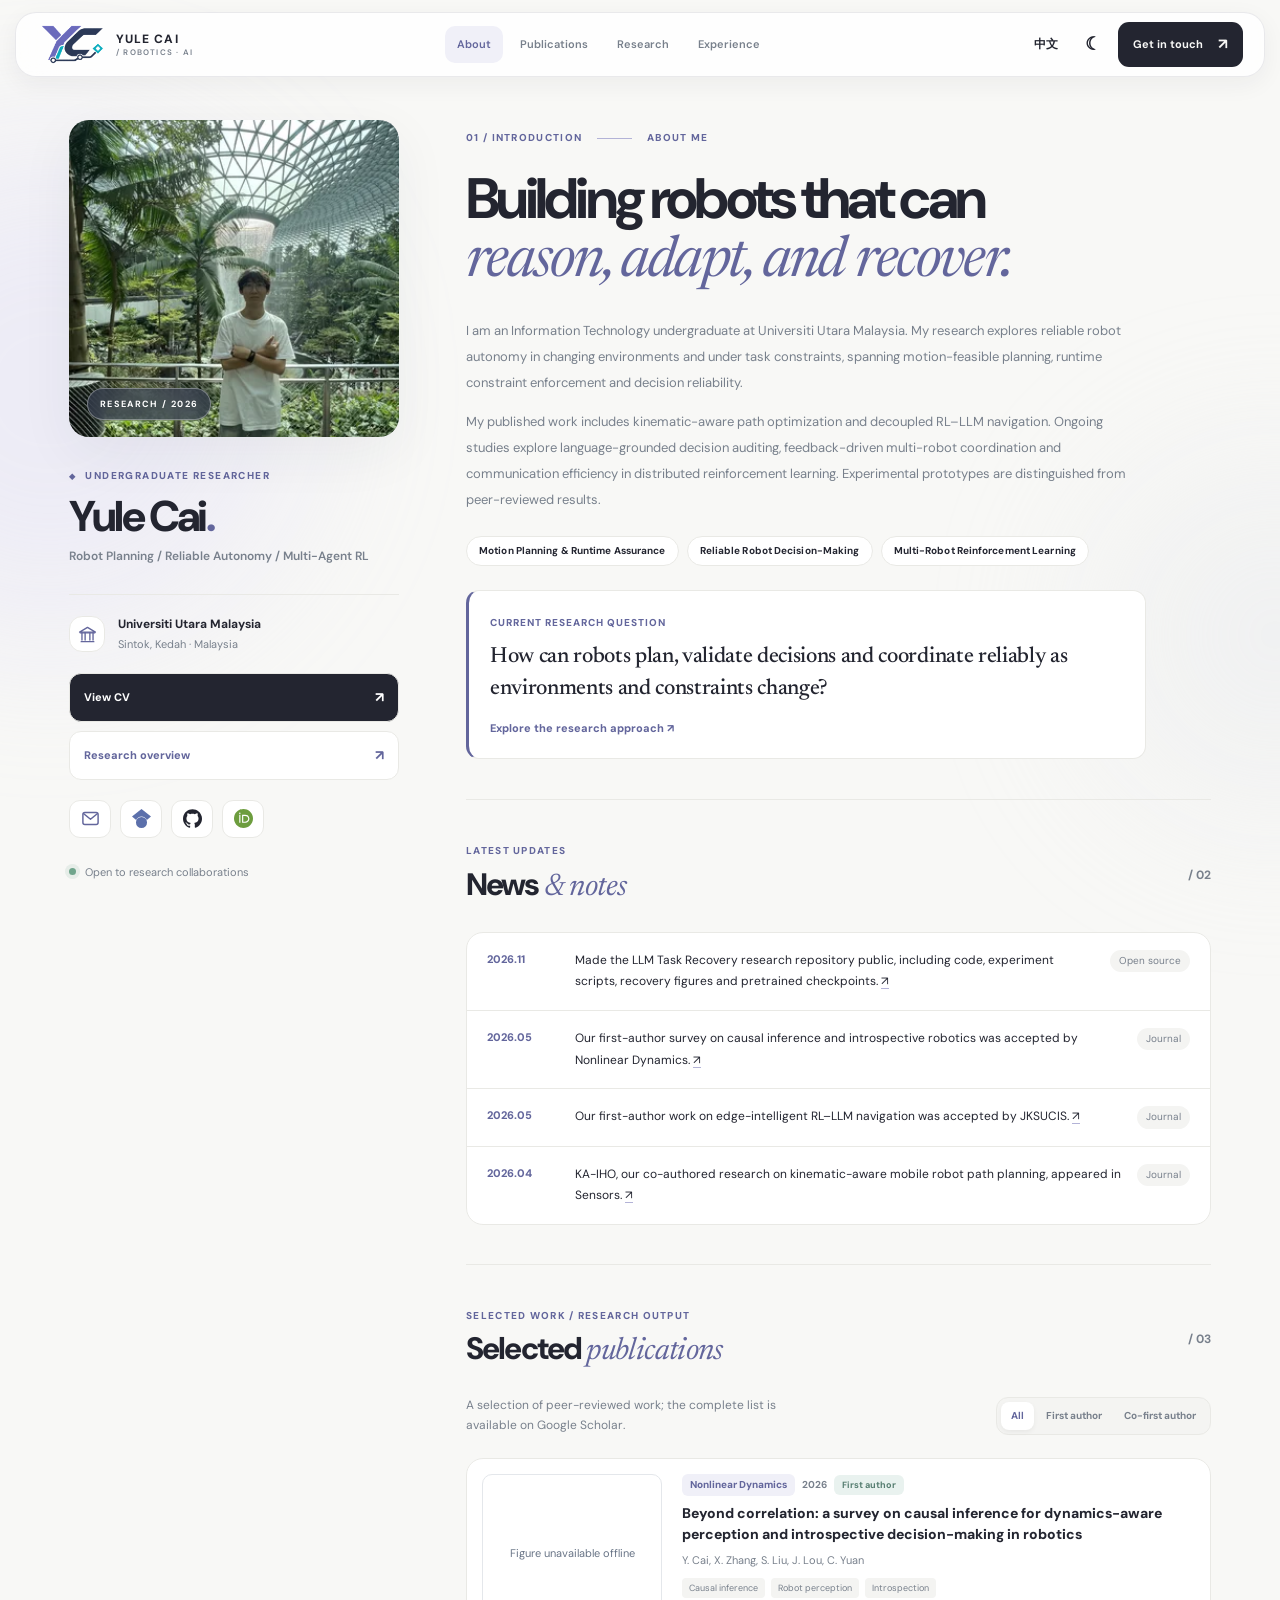
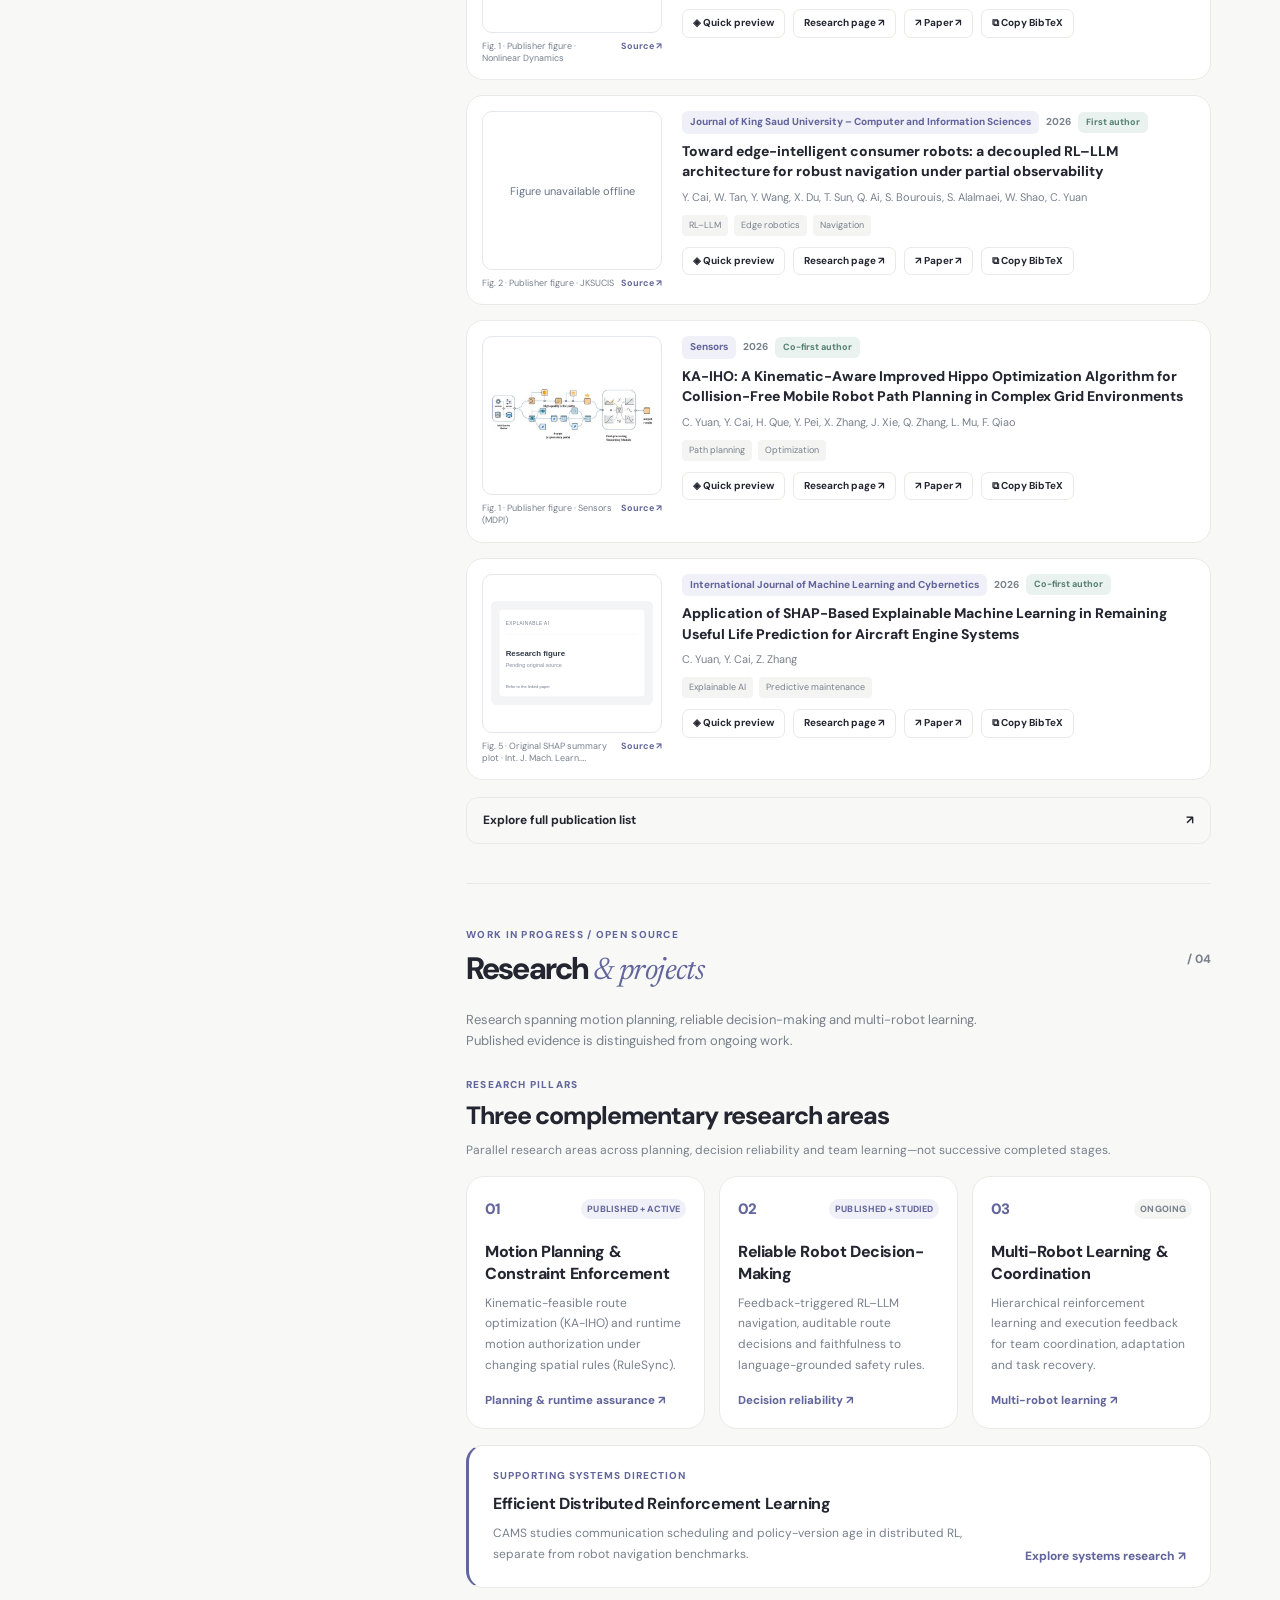
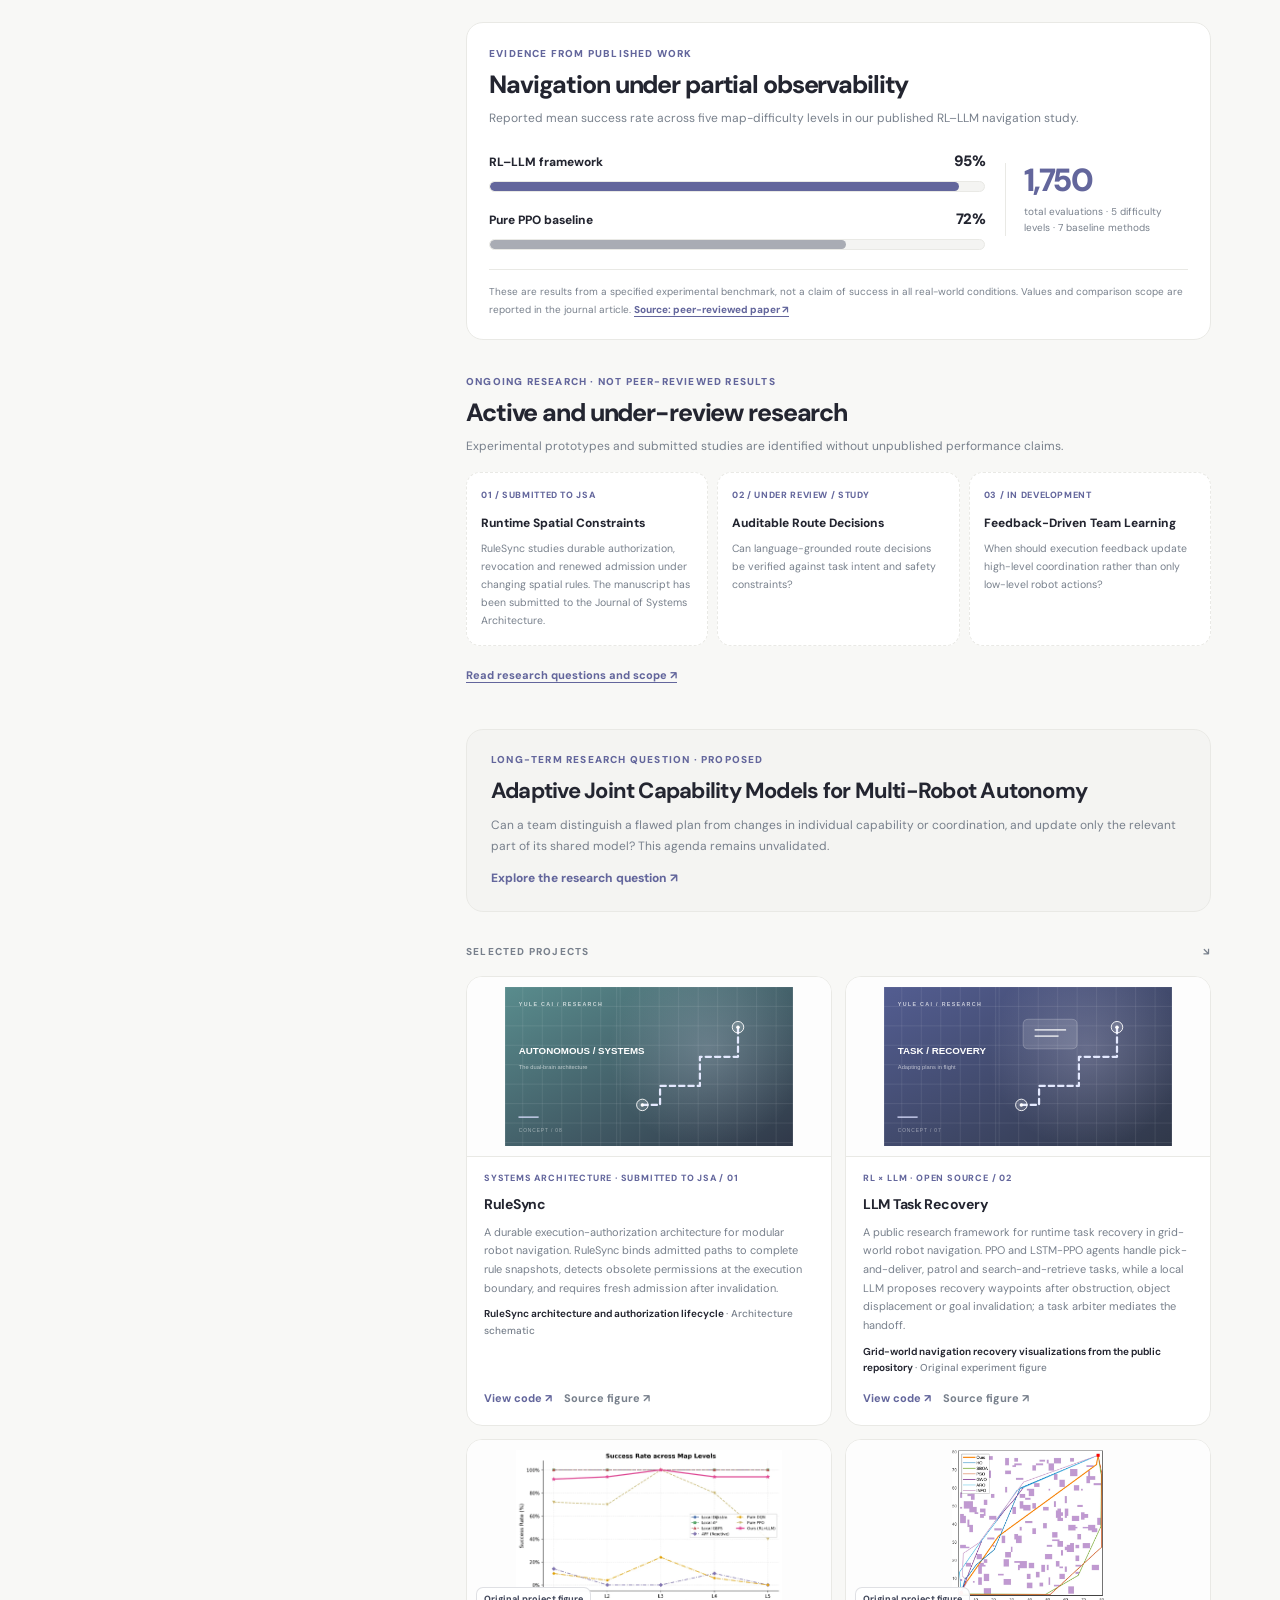
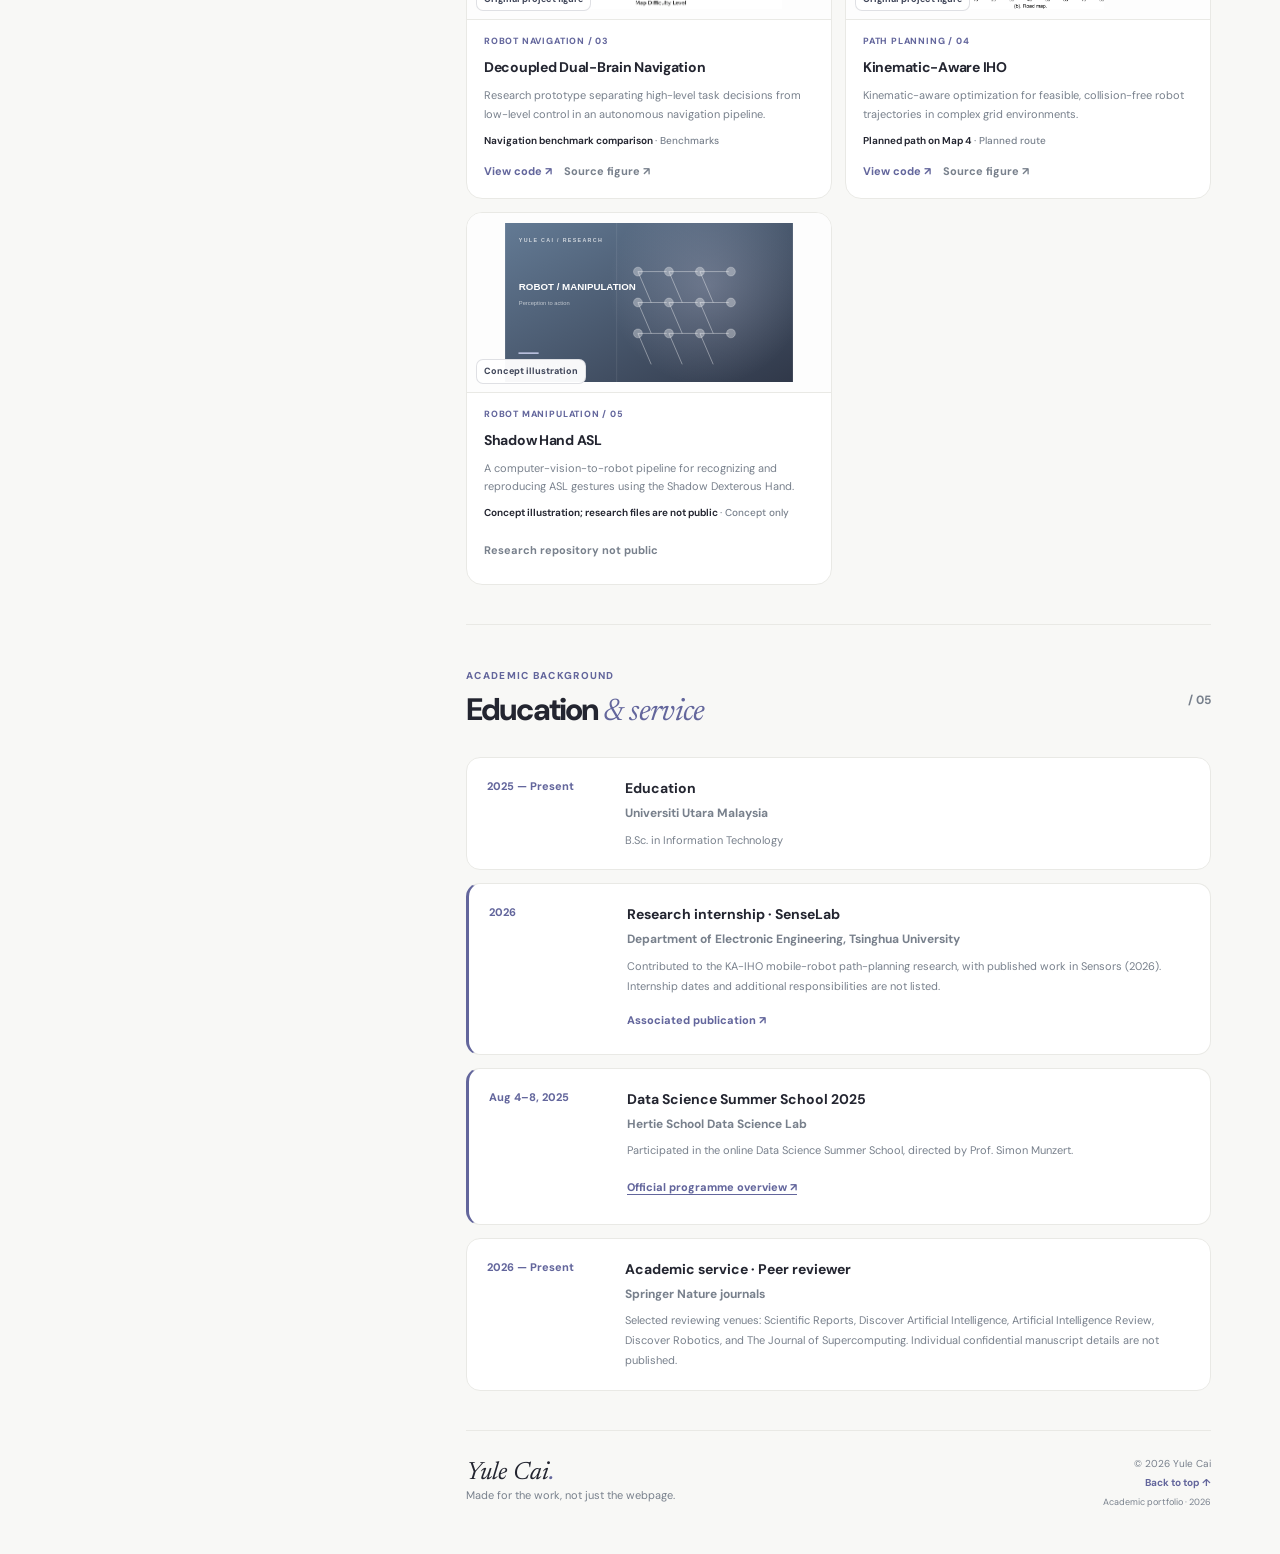
==== index.html @ 25d48a4c "Mark LLM Task Recovery as public and link original research figures" ====
<!doctype html>
<html lang="en">
<head>
  <meta charset="UTF-8" />
  <meta name="viewport" content="width=device-width, initial-scale=1" />
  <meta name="color-scheme" content="light dark" />
  <meta name="description" content="Yule Cai — academic portfolio in embodied AI, robotic navigation, reinforcement learning, and language-grounded robotics." />
  <title>Yule Cai · Research & Robotics</title>
  <link rel="canonical" href="https://yule-cai.github.io/" />
  <meta name="theme-color" content="#f8f8f6" />
  <meta property="og:type" content="profile" />
  <meta property="og:site_name" content="Yule Cai · Academic Portfolio" />
  <meta property="og:title" content="Yule Cai | Robotics, Reinforcement Learning & LLM Planning" />
  <meta property="og:description" content="Research in reliable robot navigation, embodied intelligence, task recovery, and edge RL–LLM systems. Publications, reproducible experiments, and open-source projects." />
  <meta property="og:url" content="https://yule-cai.github.io/" />
  <meta property="og:image" content="https://yule-cai.github.io/images/homepage-bg.jpg" />
  <meta property="og:image:alt" content="Abstract header image for Yule Cai's academic portfolio" />
  <meta name="twitter:card" content="summary_large_image" />
  <meta name="twitter:title" content="Yule Cai | Robotics & Embodied AI" />
  <meta name="twitter:description" content="Robotics research, navigation, RL–LLM systems, publications and projects." />
  <link rel="preconnect" href="https://fonts.googleapis.com" />
  <link rel="preconnect" href="https://fonts.gstatic.com" crossorigin />
  <script type="application/ld+json">
  {"@context":"https://schema.org","@type":"Person","name":"Yule Cai","alternateName":"蔡雨乐","url":"https://yule-cai.github.io/","email":"mailto:caiyule0911@163.com","jobTitle":"Undergraduate Researcher","affiliation":{"@type":"CollegeOrUniversity","name":"Universiti Utara Malaysia","url":"https://www.uum.edu.my/"},"sameAs":["https://github.com/Yule-Cai","https://scholar.google.com/citations?user=W8lwxUYAAAAJ","https://orcid.org/0009-0007-2692-0031"],"knowsAbout":["Robot Navigation","Reinforcement Learning","Embodied Artificial Intelligence","Language-Model Planning"]}
  </script>
  <link rel="icon" type="image/png" sizes="32x32" href="/assets/yc-icon-32.png?v=2.1" />
  <link rel="icon" type="image/png" sizes="64x64" href="/assets/yc-icon-64.png?v=2.1" />
  <link rel="shortcut icon" href="/favicon.ico?v=2.1" />
  <link rel="apple-touch-icon" sizes="180x180" href="/assets/yc-icon-180.png?v=2.1" />
  <link rel="stylesheet" href="styles.css?v=2.9" />
<link rel="stylesheet" href="/assets/motion.css?v=1.7"><script src="/assets/motion.js?v=1.7"></script>  <link rel="stylesheet" href="/assets/hero-spotlight.css?v=2.5" />
  <link rel="stylesheet" href="/assets/hero-nav-scene.css?v=3.3" />
  
</head>
<body>
  <div class="ambient ambient-one"></div><div class="ambient ambient-two"></div>
  <header class="global-header" id="top">
    <a class="brand" href="#top" aria-label="Yule Cai homepage"><picture class="brand-artwork"><source type="image/webp" srcset="/assets/yc-original-logo-240.webp 1x, /assets/yc-original-logo-480.webp 2x"><img class="brand-original-image" src="/assets/yc-original-logo.png" alt="" width="64" height="41" decoding="async" fetchpriority="high"></picture><span class="brand-caption">YULE CAI <small>/ ROBOTICS · AI</small></span></a>
    <nav class="primary-nav" id="main-navigation" aria-label="Main navigation">
      <a href="#about" data-nav="about">About</a><a href="#publications" data-nav="publications">Publications</a><a href="#research" data-nav="research">Research</a><a href="#experience" data-nav="experience">Experience</a>
    </nav>
    <div class="header-actions">
      <button id="language-toggle" class="header-button lang-button" aria-label="Switch language">中文</button>
      <button id="theme-toggle" class="header-button theme-button" title="Switch color mode" aria-label="Switch color mode" aria-pressed="false"><span id="theme-icon">☾</span></button>
      <a class="get-in-touch" href="mailto:caiyule0911@163.com">Get in touch <span>↗</span></a>
    </div>
    <button class="mobile-menu" id="menu-toggle" aria-label="Toggle navigation" aria-controls="main-navigation" aria-expanded="false">☰</button>
  </header>
  <main class="layout">
    <aside class="profile-column" aria-label="Profile information">
      <div class="profile-sticky">
        <div class="portrait-frame">
          <div class="portrait-shape"></div>
          <img class="portrait" id="portrait" src="assets/profile-900.webp" srcset="assets/profile-420.webp 420w, assets/profile-900.webp 900w" sizes="(max-width:760px) 180px, (max-width:1020px) 275px, 330px" alt="Portrait of Yule Cai" width="675" height="900" fetchpriority="high" loading="eager" decoding="async" />
          <div class="portrait-fallback" id="portrait-fallback">YC</div>
          <span class="portrait-label">RESEARCH / 2026</span>
        </div>
        <div class="profile-heading"><span class="eyebrow with-point" data-i18n="position">UNDERGRADUATE RESEARCHER</span><h1>Yule Cai<span class="period">.</span></h1><p id="profile-role">Embodied AI <span class="separator">/</span> Robot Navigation <span class="separator">/</span> RL × LLM</p></div>
        <div class="profile-rule"></div>
        <div class="profile-affiliation"><span class="round-icon" aria-hidden="true"><svg viewBox="0 0 24 24" fill="none" stroke="currentColor" stroke-width="1.7" stroke-linecap="round" stroke-linejoin="round"><path d="M3 10h18"/><path d="M4 21h16"/><path d="M5 10v9m4-9v9m6-9v9m4-9v9"/><path d="M12 3 2 9h20L12 3Z"/></svg></span><span class="affiliation-details"><strong>Universiti Utara Malaysia</strong><small data-i18n-text="location">Sintok, Kedah · Malaysia</small></span></div>
        <div class="profile-cta" aria-label="Research documents">
          <a href="cv.html" class="profile-cta-primary" id="cv-link">View CV <span aria-hidden="true">↗</span></a>
          <a href="research.html" class="profile-cta-secondary" id="research-link">Research overview <span aria-hidden="true">↗</span></a>
        </div>
        <div class="socials" aria-label="Academic profile links">
          <a href="mailto:caiyule0911@163.com" aria-label="Email" title="Email"><svg viewBox="0 0 24 24" fill="none" stroke="currentColor" stroke-width="1.85" stroke-linecap="round" stroke-linejoin="round" aria-hidden="true"><rect x="2.4" y="4.3" width="19.2" height="15.4" rx="2.5"/><path d="m3.5 6 8.5 7 8.5-7"/></svg></a>
          <a href="https://scholar.google.com/citations?hl=en&amp;user=W8lwxUYAAAAJ" target="_blank" rel="noopener noreferrer" aria-label="Google Scholar" title="Google Scholar"><svg viewBox="0 0 24 24" fill="currentColor" aria-hidden="true"><path d="M5.242 13.769L0 9.5 12 0l12 9.5-5.242 4.269C17.548 11.249 14.978 9.5 12 9.5c-2.977 0-5.548 1.748-6.758 4.269zM12 10a7 7 0 1 0 0 14 7 7 0 0 0 0-14z"/></svg></a>
          <a href="https://github.com/Yule-Cai" target="_blank" rel="noopener noreferrer" aria-label="GitHub" title="GitHub"><svg viewBox="0 0 24 24" fill="currentColor" aria-hidden="true"><path d="M12 .297c-6.63 0-12 5.373-12 12 0 5.303 3.438 9.8 8.205 11.385.6.113.82-.258.82-.577 0-.285-.01-1.04-.015-2.04-3.338.724-4.042-1.61-4.042-1.61C4.422 18.07 3.633 17.7 3.633 17.7c-1.087-.744.084-.729.084-.729 1.205.084 1.838 1.236 1.838 1.236 1.07 1.835 2.809 1.305 3.495.998.108-.776.417-1.305.76-1.605-2.665-.3-5.466-1.332-5.466-5.93 0-1.31.465-2.38 1.235-3.22-.135-.303-.54-1.523.105-3.176 0 0 1.005-.322 3.3 1.23.96-.267 1.98-.399 3-.405 1.02.006 2.04.138 3 .405 2.28-1.552 3.285-1.23 3.285-1.23.645 1.653.24 2.873.12 3.176.765.84 1.23 1.91 1.23 3.22 0 4.61-2.805 5.625-5.475 5.92.42.36.81 1.096.81 2.22 0 1.606-.015 2.896-.015 3.286 0 .315.21.69.825.57C20.565 22.092 24 17.592 24 12.297c0-6.627-5.373-12-12-12"/></svg></a>
          <a href="https://orcid.org/0009-0007-2692-0031" target="_blank" rel="noopener noreferrer" aria-label="ORCID" title="ORCID"><svg viewBox="0 0 24 24" fill="currentColor" aria-hidden="true"><path d="M12 0C5.372 0 0 5.372 0 12s5.372 12 12 12 12-5.372 12-12S18.628 0 12 0zM7.369 4.378c.525 0 .947.431.947.947s-.422.947-.947.947a.95.95 0 0 1-.947-.947c0-.525.422-.947.947-.947zm-.722 3.038h1.444v10.041H6.647V7.416zm3.562 0h3.9c3.712 0 5.344 2.653 5.344 5.025 0 2.578-2.016 5.025-5.325 5.025h-3.919V7.416zm1.444 1.303v7.444h2.297c3.272 0 4.022-2.484 4.022-3.722 0-2.016-1.284-3.722-4.097-3.722h-2.222z"/></svg></a>
        </div>
        <div class="profile-bottom"><span class="availability-dot"></span><span data-i18n="open">Open to research collaborations</span></div>
      </div>
    </aside>
    <div class="content-column">
      <section class="intro-section observed" id="about">
        <div class="section-kicker"><span data-i18n-text="introKicker">01 / INTRODUCTION</span><span class="kicker-line"></span><span data-i18n-text="aboutKicker">ABOUT ME</span></div>
        <h2 class="intro-title" id="intro-title">Building robots that can <em>reason, adapt, and recover.</em></h2>
        <div id="bio-paragraphs" class="bio-text"></div>
        <div class="research-tags"><span>Reinforcement Learning</span><span>Robot Navigation</span><span>LLM Planning</span><span>Embodied AI</span></div>
        <div class="research-premise"><span class="premise-label" data-i18n-text="researchQuestion">CURRENT RESEARCH QUESTION</span><p id="premise-text">When should a robot stop repairing a route and decide to replan?</p><a href="research.html" id="premise-link">Explore the research approach ↗</a></div>
      </section>
<section class="news-section observed" id="news">
        <div class="section-heading"><div><div class="section-kicker" data-i18n-text="latest">LATEST UPDATES</div><h2 data-i18n="news">News <span>& notes</span></h2></div><span class="section-number">/ 02</span></div>
        <div id="news-list" class="news-list"><div class="news-row"><span class="news-date">2026.11</span><div class="news-body">Made the LLM Task Recovery repository public, with source code, experiment scripts and recovery figures. <a href="https://github.com/Yule-Cai/llm_task_recovery" target="_blank" rel="noopener noreferrer" aria-label="LLM Task Recovery public GitHub repository">↗</a></div><span class="news-type">Open source</span></div><div class="news-row"><span class="news-date">2026.05</span><div class="news-body">Our first-author survey on causal inference and introspective robotics was accepted by Nonlinear Dynamics. <a href="https://doi.org/10.1007/s11071-026-12695-2" target="_blank" rel="noreferrer" aria-label="Related source">↗</a></div><span class="news-type">Journal</span></div><div class="news-row"><span class="news-date">2026.05</span><div class="news-body">Our first-author work on edge-intelligent RL–LLM navigation was accepted by JKSUCIS. <a href="https://doi.org/10.1007/s44443-026-00870-9" target="_blank" rel="noreferrer" aria-label="Related source">↗</a></div><span class="news-type">Journal</span></div><div class="news-row"><span class="news-date">2026.04</span><div class="news-body">KA-IHO, our co-authored research on kinematic-aware mobile robot path planning, appeared in Sensors. <a href="https://doi.org/10.3390/s26082416" target="_blank" rel="noreferrer" aria-label="Related source">↗</a></div><span class="news-type">Journal</span></div></div>
      </section>
      <section class="publication-section observed" id="publications">
        <div class="section-heading"><div><div class="section-kicker" data-i18n-text="selectedWork">SELECTED WORK / RESEARCH OUTPUT</div><h2 data-i18n="publications">Selected <span>publications</span></h2></div><span class="section-number">/ 03</span></div>
        <div class="publication-toolbar"><p id="publication-caption">A selection of peer-reviewed work; the complete list is available on Google Scholar.</p><div class="pub-filters" role="group" aria-label="Filter publications"><button class="filter active" data-filter="all" aria-pressed="true">All</button><button class="filter" data-filter="first" aria-pressed="false">First author</button><button class="filter" data-filter="cofirst" aria-pressed="false">Co-first author</button></div></div>
        <div id="publication-list" class="publication-list" aria-live="polite"><article class="pub-card" data-static="true"><div class="paper-visual"><a href="papers/causal.html" aria-label="Read Beyond correlation: a survey on causal inference for dynamics-aware perception and introspective decision-making in robotics"><img class="pub-cover" alt="Beyond correlation: a survey on causal inference for dynamics-aware perception and introspective decision-making in robotics" src="https://media.springernature.com/m312/springer-static/image/art%3A10.1007%2Fs11071-026-12695-2/MediaObjects/11071_2026_12695_Fig1_HTML.png" loading="lazy" decoding="async" /></a></div><div class="pub-body"><div class="pub-meta"><span class="pub-venue">Nonlinear Dynamics</span><span class="pub-year">2026</span></div><h3 class="pub-title"><a href="papers/causal.html">Beyond correlation: a survey on causal inference for dynamics-aware perception and introspective decision-making in robotics</a></h3><p class="pub-authors">Y. Cai, X. Zhang, S. Liu, J. Lou, C. Yuan</p><div class="pub-tags"><span>Causal inference</span><span>Robot perception</span><span>Introspection</span></div><div class="pub-actions"><a href="papers/causal.html">Research summary ↗</a><a href="https://doi.org/10.1007/s11071-026-12695-2" target="_blank" rel="noreferrer">Publisher ↗</a></div></div></article><article class="pub-card" data-static="true"><div class="paper-visual"><a href="papers/edge.html" aria-label="Read Toward edge-intelligent consumer robots: a decoupled RL–LLM architecture for robust navigation under partial observability"><img class="pub-cover" alt="Toward edge-intelligent consumer robots: a decoupled RL–LLM architecture for robust navigation under partial observability" src="https://media.springernature.com/lw685/springer-static/image/art%3A10.1007%2Fs44443-026-00870-9/MediaObjects/44443_2026_870_Fig2_HTML.png" loading="lazy" decoding="async" /></a></div><div class="pub-body"><div class="pub-meta"><span class="pub-venue">Journal of King Saud University – Computer and Information Sciences</span><span class="pub-year">2026</span></div><h3 class="pub-title"><a href="papers/edge.html">Toward edge-intelligent consumer robots: a decoupled RL–LLM architecture for robust navigation under partial observability</a></h3><p class="pub-authors">Y. Cai, W. Tan, Y. Wang, X. Du, T. Sun, Q. Ai, S. Bourouis, S. Alalmaei, W. Shao, C. Yuan</p><div class="pub-tags"><span>RL–LLM</span><span>Edge robotics</span><span>Navigation</span></div><div class="pub-actions"><a href="papers/edge.html">Research summary ↗</a><a href="https://doi.org/10.1007/s44443-026-00870-9" target="_blank" rel="noreferrer">Publisher ↗</a></div></div></article><article class="pub-card" data-static="true"><div class="paper-visual"><a href="papers/iho.html" aria-label="Read KA-IHO: A Kinematic-Aware Improved Hippo Optimization Algorithm for Collision-Free Mobile Robot Path Planning in Complex Grid Environments"><img class="pub-cover" alt="KA-IHO: A Kinematic-Aware Improved Hippo Optimization Algorithm for Collision-Free Mobile Robot Path Planning in Complex Grid Environments" src="assets/paper-iho.webp" loading="lazy" decoding="async" /></a></div><div class="pub-body"><div class="pub-meta"><span class="pub-venue">Sensors</span><span class="pub-year">2026</span></div><h3 class="pub-title"><a href="papers/iho.html">KA-IHO: A Kinematic-Aware Improved Hippo Optimization Algorithm for Collision-Free Mobile Robot Path Planning in Complex Grid Environments</a></h3><p class="pub-authors">C. Yuan, Y. Cai, H. Que, Y. Pei, X. Zhang, J. Xie, Q. Zhang, L. Mu, F. Qiao</p><div class="pub-tags"><span>Path planning</span><span>Optimization</span></div><div class="pub-actions"><a href="papers/iho.html">Research summary ↗</a><a href="https://doi.org/10.3390/s26082416" target="_blank" rel="noreferrer">Publisher ↗</a></div></div></article><article class="pub-card" data-static="true"><div class="paper-visual"><a href="papers/shap.html" aria-label="Read Application of SHAP-Based Explainable Machine Learning in Remaining Useful Life Prediction for Aircraft Engine Systems"><img class="pub-cover" alt="Application of SHAP-Based Explainable Machine Learning in Remaining Useful Life Prediction for Aircraft Engine Systems" src="https://media.springernature.com/m312/springer-static/image/art%3A10.1007%2Fs13042-026-03246-7/MediaObjects/13042_2026_3246_Fig5_HTML.png" loading="lazy" decoding="async" /></a></div><div class="pub-body"><div class="pub-meta"><span class="pub-venue">International Journal of Machine Learning and Cybernetics</span><span class="pub-year">2026</span></div><h3 class="pub-title"><a href="papers/shap.html">Application of SHAP-Based Explainable Machine Learning in Remaining Useful Life Prediction for Aircraft Engine Systems</a></h3><p class="pub-authors">C. Yuan, Y. Cai, Z. Zhang</p><div class="pub-tags"><span>Explainable AI</span><span>Predictive maintenance</span></div><div class="pub-actions"><a href="papers/shap.html">Research summary ↗</a><a href="https://doi.org/10.1007/s13042-026-03246-7" target="_blank" rel="noreferrer">Publisher ↗</a></div></div></article></div>
        <a class="archive-link" href="https://scholar.google.com/citations?hl=en&amp;user=W8lwxUYAAAAJ" target="_blank" rel="noreferrer"><span id="all-publications-link">Explore full publication list</span><span>↗</span></a>
      </section>
      <section class="research-section observed" id="research">
        <div class="section-heading"><div><div class="section-kicker" data-i18n-text="openSource">WORK IN PROGRESS / OPEN SOURCE</div><h2 data-i18n="research">Research <span>& projects</span></h2></div><span class="section-number">/ 04</span></div>
        <p class="section-lede" id="project-lede">Research questions and working prototypes, from task recovery to path planning and robotic manipulation.</p>
        

        <div class="research-arc-block" aria-labelledby="arc-heading">
          <div class="research-microhead"><span class="research-microtag" data-i18n-v15="arcEyebrow">RESEARCH PILLARS</span><h3 id="arc-heading" data-i18n-v15="arcTitle">Three complementary research areas</h3><p data-i18n-v15="arcIntro">Parallel research areas across planning, decision reliability and team learning—not successive completed stages.</p></div>
          <ol class="research-arc-list research-pillar-list" id="research-arc-list">
            <li class="arc-step"><div class="arc-step-top"><span class="arc-index">01</span><span class="arc-state mixed">PUBLISHED + ACTIVE</span></div><h4>Motion Planning &amp; Constraint Enforcement</h4><p>Kinematic-feasible planning and runtime spatial-constraint authorization.</p><a href="research.html#planning">Planning &amp; assurance ↗</a></li>
            <li class="arc-step"><div class="arc-step-top"><span class="arc-index">02</span><span class="arc-state mixed">PUBLISHED + STUDIED</span></div><h4>Reliable Robot Decision-Making</h4><p>RL–LLM navigation, safety-rule faithfulness and route decision auditing.</p><a href="research.html#decision-reliability">Decision reliability ↗</a></li>
            <li class="arc-step"><div class="arc-step-top"><span class="arc-index">03</span><span class="arc-state exploring">ONGOING</span></div><h4>Multi-Robot Learning &amp; Coordination</h4><p>Hierarchical reinforcement learning and feedback-guided team adaptation.</p><a href="research.html#multi-robot">Multi-robot research ↗</a></li>
          </ol>
          <aside class="research-systems-note" aria-labelledby="systems-heading">
            <div><span class="research-support-kicker" data-i18n-v15="systemsEyebrow">SUPPORTING SYSTEMS DIRECTION</span><h4 id="systems-heading" data-i18n-v15="systemsTitle">Efficient Distributed Reinforcement Learning</h4><p data-i18n-v15="systemsText">CAMS studies communication scheduling and policy-version age in distributed RL, separate from robot navigation benchmarks.</p></div>
            <a href="research.html#distributed-rl" data-i18n-v15="systemsLink">Explore systems research ↗</a>
          </aside>
        </div>
        <section class="results-block" aria-labelledby="results-heading">
          <div class="research-microhead"><span class="research-microtag" data-i18n-v15="resultsEyebrow">EVIDENCE FROM PUBLISHED WORK</span><h3 id="results-heading" data-i18n-v15="resultsTitle">Navigation under partial observability</h3><p data-i18n-v15="resultsIntro">Reported mean success rate across five map-difficulty levels in our published RL–LLM navigation study.</p></div>
          <div class="results-panel"><div class="comparison-chart" role="img" aria-label="Published navigation study: RL–LLM 95 percent mean success; pure PPO 72 percent mean success across five levels">
            <div class="comparison-row"><div class="comparison-label"><strong data-i18n-v15="combinedName">RL–LLM framework</strong><span>95%</span></div><div class="comparison-track"><div class="comparison-fill combined" style="width:95%"></div></div></div>
            <div class="comparison-row"><div class="comparison-label"><strong data-i18n-v15="ppoName">Pure PPO baseline</strong><span>72%</span></div><div class="comparison-track"><div class="comparison-fill ppo" style="width:72%"></div></div></div>
          </div><div class="evaluation-meta"><strong>1,750</strong><span data-i18n-v15="evaluations">total evaluations · 5 difficulty levels · 7 baseline methods</span></div></div>
          <p class="evidence-note"><span data-i18n-v15="resultsCaveat">These are results from a specified experimental benchmark, not a claim of success in all real-world conditions. Values and comparison scope are reported in the journal article.</span> <a href="https://doi.org/10.1007/s44443-026-00870-9" target="_blank" rel="noopener noreferrer" data-i18n-v15="resultsSource">Source: peer-reviewed paper ↗</a></p>
        </section>
        <section class="ongoing-block" aria-labelledby="ongoing-heading">
          <div class="research-microhead"><span class="research-microtag" data-i18n-v15="ongoingEyebrow">ONGOING RESEARCH · NOT PEER-REVIEWED RESULTS</span><h3 id="ongoing-heading" data-i18n-v15="ongoingTitle">Questions now being explored</h3><p data-i18n-v15="ongoingIntro">Early-stage investigations. No unpublished benchmark claims are made here.</p></div>
          <div class="ongoing-grid" id="ongoing-grid"><article class="ongoing-card"><span>01 / WORK IN PROGRESS</span><h4>Rule-aware execution</h4><p>How can robots react when task constraints change during execution?</p></article><article class="ongoing-card"><span>02 / WORK IN PROGRESS</span><h4>Multi-robot negotiation</h4><p>When should one robot wait or yield, and how should the team know?</p></article><article class="ongoing-card"><span>03 / WORK IN PROGRESS</span><h4>Communication-aware learning</h4><p>What information should autonomous teammates exchange to coordinate?</p></article></div>
          <a class="ongoing-more" href="research.html" data-i18n-v15="ongoingMore">Read research questions and scope ↗</a>
        </section>
        <aside class="research-vision" aria-labelledby="vision-heading">
          <span class="research-microtag" data-i18n-v15="visionEyebrow">LONG-TERM RESEARCH QUESTION · PROPOSED</span>
          <h3 id="vision-heading" data-i18n-v15="visionTitle">Adaptive Joint Capability Models for Multi-Robot Autonomy</h3>
          <p data-i18n-v15="visionText">Can a team distinguish a flawed plan from changes in individual capability or coordination, and update only the relevant part of its shared model? This agenda remains unvalidated.</p>
          <a href="research.html#future" data-i18n-v15="visionLink">Explore the research question ↗</a>
        </aside>
        <div class="projects-label"><span id="selected-projects-label">SELECTED PROJECTS</span><span>↘</span></div>
        <div id="projects-list" class="projects-list"></div>
      </section>
      <section class="experience-section observed" id="experience">
        <div class="section-heading"><div><div class="section-kicker" data-i18n-text="background">ACADEMIC BACKGROUND</div><h2 data-i18n="experience">Experience <span>& service</span></h2></div><span class="section-number">/ 05</span></div>
        <div id="experience-content" class="experience-content"></div>
      </section>
      <footer class="footer"><div><span class="footer-sign">Yule Cai<span>.</span></span><p id="footer-note">Made for the work, not just the webpage.</p></div><div class="footer-right"><span>© 2026 Yule Cai</span><a href="#top" id="back-to-top">Back to top ↑</a><small data-i18n-text="siteType">Academic portfolio · 2026</small></div></footer>
    </div>
  </main>
  <dialog id="paper-dialog" class="paper-dialog" aria-labelledby="paper-modal-title"><div class="modal-shell"><button id="paper-close" class="modal-close" aria-label="Close preview">✕</button><div id="modal-content"></div></div></dialog>
  <div class="toast" id="toast" aria-live="polite"></div>
  <script src="data.js?v=2.9"></script><script src="studies.js"></script><script src="app.js?v=2.9"></script>
  <script src="/assets/hero-spotlight.js?v=3.3"></script>
  <script src="/assets/hero-nav-scene.js?v=3.2"></script>
  
</body>
</html>
---- styles.css ----
@import url('https://fonts.googleapis.com/css2?family=DM+Sans:wght@400;500;600;700&family=Manrope:wght@400;500;600;700;800&family=Newsreader:ital,opsz,wght@0,6..72,400;0,6..72,500;1,6..72,400;1,6..72,500&display=swap');
:root{--bg:#f8f8f6;--surface:#fff;--ink:#232530;--muted:#78808c;--line:#e9e9e5;--accent:#63669c;--accent-soft:#f0f0f8;--violet:#b3b3d7;--soft:#f4f4f2;--shadow:0 16px 55px rgba(41,46,62,.06);color-scheme:light}
:root[data-theme="dark"]{--bg:#171a20;--surface:#21252e;--ink:#f0f0ef;--muted:#a4a9b2;--line:#373a42;--accent:#aeb1f1;--accent-soft:#2b2e46;--violet:#888fc2;--soft:#272b33;--shadow:0 16px 55px rgba(0,0,0,.2);color-scheme:dark}
*{box-sizing:border-box}html{scroll-behavior:smooth;scroll-padding-top:115px}body{margin:0;background:var(--bg);font-family:'DM Sans','Manrope',sans-serif;font-size:14px;line-height:1.64;color:var(--ink);-webkit-font-smoothing:antialiased}button,a{font:inherit}button{cursor:pointer}a{color:inherit;text-decoration:none}a:focus-visible,button:focus-visible{outline:2px solid var(--accent);outline-offset:4px}button{border:0}img{display:block;max-width:100%}.ambient{pointer-events:none;position:fixed;border-radius:50%;filter:blur(80px);opacity:.36;z-index:-1}.ambient-one{width:500px;height:500px;top:140px;left:-200px;background:#dbd8f6}.ambient-two{width:370px;height:370px;bottom:80px;right:-180px;background:#e5e7eb}.global-header{position:sticky;z-index:20;top:12px;max-width:1250px;margin:12px auto 0;min-height:65px;padding:0 21px 0 24px;border:1px solid rgba(196,198,205,.38);border-radius:21px;background:color-mix(in srgb,var(--surface) 82%,transparent);box-shadow:0 7px 25px rgba(37,40,54,.055);backdrop-filter:blur(24px);display:flex;align-items:center;gap:34px}.brand{display:flex;align-items:center;gap:9px;white-space:nowrap}.brand-mark{font-family:'Newsreader',serif;font-size:29px;font-weight:500;letter-spacing:-3px}.brand-dot{color:var(--accent)}.brand-caption{font-size:12px;font-weight:800;letter-spacing:.09em}.brand-caption small{display:block;font-size:8px;font-weight:600;color:var(--muted);letter-spacing:.15em;margin-top:-4px}.primary-nav{display:flex;gap:5px;align-items:center;justify-content:center;flex:1}.primary-nav a{padding:9px 12px;border-radius:10px;font-weight:600;font-size:11px;color:var(--muted);transition:all .2s}.primary-nav a:hover,.primary-nav a.active{color:var(--accent);background:var(--accent-soft)}.header-actions{display:flex;gap:7px;align-items:center}.header-button{height:33px;min-width:36px;padding:0 10px;border-radius:9px;background:transparent;color:var(--ink);font-size:12px;font-weight:700}.header-button:hover{background:var(--soft)}.theme-button{font-size:18px}.get-in-touch{display:flex;align-items:center;gap:15px;background:var(--ink);color:var(--bg);border-radius:11px;padding:10px 15px;font-size:11px;font-weight:700}.get-in-touch span{font-size:15px}.mobile-menu{display:none;background:none;color:var(--ink);font-size:24px}
.layout{display:grid;grid-template-columns:330px minmax(0,1fr);column-gap:67px;max-width:1190px;margin:43px auto 0;padding:0 24px}.profile-sticky{position:sticky;top:113px}.portrait-frame{aspect-ratio:1.04;overflow:hidden;position:relative;border-radius:20px;background:linear-gradient(138deg,#e5e1de 0%,#c9cbcf 100%);box-shadow:var(--shadow)}.portrait-shape{position:absolute;inset:0;background:radial-gradient(ellipse at 80% 18%,#ede9f7,transparent 63%)}.portrait{position:absolute;width:100%;height:100%;object-fit:cover;object-position:center 36%;z-index:1}.portrait-fallback{position:absolute;inset:0;display:flex;align-items:center;justify-content:center;font:95px 'Newsreader',serif;color:#7d80a0}.portrait-label{position:absolute;bottom:17px;left:18px;z-index:2;font-size:9px;font-weight:700;letter-spacing:.15em;color:white;background:#343c51a8;border:1px solid #ffffff55;backdrop-filter:blur(10px);padding:8px 12px;border-radius:20px}.profile-heading{margin-top:26px}.eyebrow{font-size:10px;letter-spacing:.14em;font-weight:800;color:var(--accent)}.with-point:before{content:'◆';font-size:8px;margin-right:9px}.profile-heading h1{margin:6px 0 4px;font-size:43px;line-height:1.12;letter-spacing:-.065em;font-weight:800}.period{color:var(--accent)}.profile-heading p{font-size:12px;color:var(--muted);line-height:1.8;margin:6px 0 0;font-weight:600}.separator{color:#bcbece;margin:0 3px}.profile-rule{margin:26px 0 21px;border-bottom:1px solid var(--line)}.profile-affiliation{display:flex;align-items:center;gap:13px}.round-icon{width:36px;height:36px;border:1px solid var(--line);border-radius:13px;display:grid;place-items:center;color:var(--accent);font-size:21px;background:var(--surface)}.profile-affiliation strong{font-size:12px;display:block}.profile-affiliation small{display:block;color:var(--muted);font-size:11px;margin-top:2px}.socials{display:flex;gap:9px;margin-top:20px}.socials a{width:42px;height:38px;border-radius:11px;display:grid;place-items:center;background:var(--surface);border:1px solid var(--line);font-size:12px;font-weight:800;color:var(--accent);transition:transform .2s,background .2s}.socials a:hover{transform:translateY(-3px);background:var(--accent-soft)}.profile-bottom{display:flex;gap:9px;align-items:center;font-size:11px;color:var(--muted);margin-top:25px}.availability-dot{width:7px;height:7px;background:#70a58c;border-radius:50%;box-shadow:0 0 0 4px #70a58c22}
.content-column{min-width:0}.content-column section{scroll-margin-top:110px}.intro-section{padding:10px 0 40px}.section-kicker{font-size:10px;letter-spacing:.13em;font-weight:800;color:var(--accent)}.intro-section>.section-kicker{display:flex;align-items:center;gap:15px}.kicker-line{width:35px;height:1px;background:var(--violet)}.intro-title{font-size:clamp(37px,4vw,58px);line-height:1.16;letter-spacing:-.065em;margin:22px 0 23px;max-width:730px;font-weight:700}.intro-title em{font-family:'Newsreader',serif;font-weight:400;color:var(--accent);letter-spacing:-.045em}.bio-text{max-width:670px;color:var(--muted);font-size:13px;line-height:2}.bio-text p{margin:0 0 13px}.research-tags{display:flex;flex-wrap:wrap;gap:8px;margin-top:23px}.research-tags span{font-size:10px;font-weight:700;letter-spacing:.01em;padding:6px 12px;border:1px solid var(--line);background:var(--surface);color:var(--ink);border-radius:30px}.content-column>section:not(.intro-section){padding:43px 0 39px;border-top:1px solid var(--line)}.section-heading{display:flex;justify-content:space-between;align-items:center;margin-bottom:24px}.section-heading h2{font-size:31px;letter-spacing:-.06em;margin:5px 0 0;font-weight:800;line-height:1.3}.section-heading h2 span{font-family:'Newsreader',serif;font-weight:400;font-style:italic;color:var(--accent);letter-spacing:-.02em}.section-number{font-size:12px;color:var(--muted);font-weight:700}.news-list{background:var(--surface);border:1px solid var(--line);border-radius:17px;overflow:hidden}.news-row{display:grid;grid-template-columns:74px 1fr auto;gap:14px;align-items:start;padding:17px 20px;border-bottom:1px solid var(--line)}.news-row:last-child{border-bottom:0}.news-date{color:var(--accent);font-weight:800;font-size:11px}.news-body{font-size:12px;line-height:1.8}.news-body a{text-decoration:underline;text-underline-offset:3px;text-decoration-color:var(--violet)}.news-type{color:var(--muted);font-size:10px;background:var(--soft);border-radius:20px;padding:3px 9px;white-space:nowrap}.publication-toolbar{display:flex;align-items:center;justify-content:space-between;gap:20px;margin-bottom:22px}.publication-toolbar p{color:var(--muted);font-size:12px;max-width:350px;margin:0}.pub-filters{display:flex;padding:4px;background:var(--soft);border:1px solid var(--line);border-radius:12px;gap:2px}.filter{background:transparent;color:var(--muted);padding:6px 10px;white-space:nowrap;border-radius:8px;font-size:10px;font-weight:700}.filter.active{background:var(--surface);color:var(--accent);box-shadow:0 2px 5px #0000000e}.publication-list{display:grid;gap:15px}.pub-card{display:grid;grid-template-columns:180px minmax(0,1fr);gap:20px;background:var(--surface);border:1px solid var(--line);border-radius:17px;padding:15px;transition:transform .2s,border .2s,box-shadow .2s}.pub-card:hover{transform:translateY(-2px);border-color:#aeafcd;box-shadow:var(--shadow)}.pub-cover{height:159px;width:100%;object-fit:cover;border-radius:11px;background:#e8e8ed}.pub-meta{display:flex;align-items:center;flex-wrap:wrap;gap:7px;margin-bottom:7px}.pub-venue{font-size:10px;font-weight:800;color:var(--accent);background:var(--accent-soft);border-radius:6px;padding:3px 8px}.pub-year{font-size:10px;font-weight:700;color:var(--muted)}.pub-role{font-size:9px;color:#557d70;background:#e9f2ef;padding:3px 8px;border-radius:6px;font-weight:700}.pub-title{font-size:14px;font-weight:800;line-height:1.48;margin:0 0 7px;letter-spacing:-.015em}.pub-title button{background:none;border:0;text-align:left;color:inherit;font-weight:inherit;padding:0;line-height:inherit}.pub-title button:hover{color:var(--accent)}.pub-authors{font-size:11px;line-height:1.55;color:var(--muted);margin:0 0 9px}.pub-tags{display:flex;flex-wrap:wrap;gap:6px;margin-bottom:11px}.pub-tags span{font-size:9px;color:var(--muted);background:var(--soft);padding:3px 7px;border-radius:4px}.pub-actions{display:flex;gap:8px;flex-wrap:wrap}.pub-actions a,.pub-actions button{border:1px solid var(--line);background:transparent;border-radius:7px;padding:5px 10px;color:var(--ink);font-size:10px;font-weight:700}.pub-actions a:hover,.pub-actions button:hover{background:var(--accent-soft);color:var(--accent)}.archive-link{display:flex;justify-content:space-between;align-items:center;margin-top:17px;padding:13px 16px;border:1px solid var(--line);border-radius:12px;font-size:12px;font-weight:700}.archive-link:hover{background:var(--surface);color:var(--accent)}.section-lede{font-size:13px;color:var(--muted);margin:-7px 0 25px;max-width:530px}.focus-grid{display:grid;grid-template-columns:repeat(3,1fr);gap:10px}.focus-card{padding:17px 15px;border:1px solid var(--line);border-radius:14px;background:var(--surface)}.focus-mark{display:flex;align-items:center;justify-content:space-between;color:var(--accent);margin-bottom:12px}.focus-mark .mono{font-weight:800;font-size:10px;color:var(--muted)}.focus-mark svg{width:38px;height:35px}.focus-card h3{font-size:12px;line-height:1.5;margin:0 0 8px}.focus-card p{margin:0;color:var(--muted);font-size:10px;line-height:1.7}.projects-label{display:flex;justify-content:space-between;align-items:center;font-weight:800;letter-spacing:.12em;font-size:10px;color:var(--muted);margin:32px 0 15px}.projects-list{display:grid;grid-template-columns:repeat(2,minmax(0,1fr));gap:13px}.project-card{background:var(--surface);border:1px solid var(--line);border-radius:16px;overflow:hidden;display:flex;flex-direction:column;transition:transform .2s,box-shadow .2s}.project-card:hover{transform:translateY(-2px);box-shadow:var(--shadow)}.project-art{width:100%;aspect-ratio:1.95;object-fit:cover;background:var(--soft)}.project-content{padding:14px 17px 18px;display:flex;flex-direction:column;flex:1}.project-category{font-size:9px;letter-spacing:.09em;font-weight:800;color:var(--accent);margin-bottom:7px}.project-card h3{margin:0 0 7px;font-size:14px;letter-spacing:-.02em}.project-card p{color:var(--muted);font-size:11px;line-height:1.7;margin:0 0 14px}.project-link{font-weight:800;font-size:11px;color:var(--accent);margin-top:auto}.experience-content{display:grid;gap:13px}.timeline-item{display:grid;grid-template-columns:118px minmax(0,1fr);gap:20px;padding:19px 20px;background:var(--surface);border:1px solid var(--line);border-radius:14px}.timeline-date{font-weight:800;color:var(--accent);font-size:11px}.timeline-item h3{font-size:14px;margin:0 0 3px}.timeline-item .organization{font-size:12px;font-weight:700;margin:0 0 6px}.timeline-item p{font-size:11px;color:var(--muted);margin:0;line-height:1.8}.footer{display:flex;justify-content:space-between;gap:20px;align-items:center;padding:25px 0 45px;border-top:1px solid var(--line)}.footer-sign{font:italic 25px 'Newsreader',serif}.footer-sign span{color:var(--accent)}.footer p{margin:0;font-size:11px;color:var(--muted)}.footer-right{text-align:right;display:flex;flex-direction:column;gap:3px;font-size:10px;color:var(--muted)}.footer-right a{color:var(--accent);font-weight:700}.footer-right small{font-size:9px}
.paper-dialog{padding:0;border:1px solid var(--line);background:var(--surface);color:var(--ink);border-radius:21px;box-shadow:0 35px 100px #11121e5b;width:min(800px,calc(100vw - 30px));max-height:min(93vh,980px);overflow-y:auto}.paper-dialog::backdrop{background:rgba(23,25,34,.65);backdrop-filter:blur(7px)}.modal-shell{padding:36px;position:relative}.modal-close{position:sticky;z-index:4;top:0;float:right;width:35px;height:35px;border:1px solid var(--line);border-radius:50%;background:var(--surface);color:var(--ink);font-size:14px}.modal-overline{font-size:10px;letter-spacing:.13em;font-weight:800;color:var(--accent)}.modal-title{font-size:clamp(24px,3vw,36px);line-height:1.25;letter-spacing:-.05em;margin:14px 0}.modal-sub{color:var(--muted);font-size:12px}.modal-cover{height:230px;object-fit:cover;width:100%;border-radius:13px;margin:19px 0}.modal-takeaway{font:italic 28px/1.25 'Newsreader',serif;color:var(--accent);margin:16px 0}.modal-section{margin-top:22px;border-top:1px solid var(--line);padding-top:19px}.modal-section h3{font-size:13px;margin:0 0 9px}.modal-section p,.modal-section li{font-size:12px;line-height:1.85;color:var(--muted)}.modal-section ol{margin:0;padding-left:19px}.modal-actions{display:flex;gap:9px;flex-wrap:wrap;margin-top:18px}.modal-actions a,.modal-actions button{padding:10px 14px;border-radius:9px;background:var(--accent-soft);color:var(--accent);font-size:11px;font-weight:800}.modal-actions a.primary{background:var(--accent);color:#fff}.toast{position:fixed;bottom:28px;left:50%;transform:translate(-50%,20px);opacity:0;pointer-events:none;border:1px solid var(--line);background:var(--ink);color:var(--bg);padding:10px 15px;border-radius:10px;box-shadow:var(--shadow);font-size:12px;z-index:50;transition:all .2s}.toast.show{transform:translate(-50%,0);opacity:1}
@media(max-width:1020px){.global-header{margin:10px 15px 0}.layout{gap:35px;grid-template-columns:275px minmax(0,1fr);padding:0 23px}.primary-nav a{padding:7px}.brand-caption small{display:none}.get-in-touch{display:none}.pub-card{grid-template-columns:145px minmax(0,1fr)}.pub-cover{height:148px}.focus-grid{grid-template-columns:repeat(3,1fr)}}
@media(max-width:760px){.global-header{top:7px;padding:0 13px 0 17px;min-height:58px;border-radius:16px;gap:10px}.brand{margin-right:auto}.brand-caption{font-size:11px}.header-actions{gap:0}.mobile-menu{display:block;font-size:20px}.primary-nav{display:none;position:absolute;top:66px;left:0;right:0;padding:12px;border:1px solid var(--line);background:var(--surface);box-shadow:var(--shadow);border-radius:15px;flex-direction:column;align-items:stretch}.primary-nav.open{display:flex}.primary-nav a{padding:10px 14px}.layout{display:block;margin-top:25px;padding:0 18px}.profile-sticky{display:grid;position:static;grid-template-columns:128px 1fr;gap:0 18px}.portrait-frame{grid-row:span 3;aspect-ratio:.83;border-radius:14px}.portrait-label{display:none}.profile-heading{margin-top:4px}.profile-heading h1{font-size:33px}.profile-heading p{font-size:11px}.profile-rule,.profile-bottom{display:none}.profile-affiliation{grid-column:2;align-self:center}.profile-affiliation strong{font-size:10px}.profile-affiliation small{font-size:9px}.round-icon{width:30px;height:30px}.socials{grid-column:2;align-self:end;margin-top:9px;gap:6px}.socials a{width:34px;height:30px;font-size:10px}.intro-section{padding-top:34px}.intro-title{font-size:clamp(35px,8vw,48px)}.content-column>section:not(.intro-section){padding:34px 0}.section-heading h2{font-size:29px}.publication-toolbar{align-items:stretch;flex-direction:column;gap:12px}.pub-filters{width:max-content}.pub-card{grid-template-columns:127px minmax(0,1fr);gap:13px;padding:10px}.pub-cover{height:141px}.pub-title{font-size:12px}.pub-venue{font-size:9px}.pub-authors{font-size:10px}.pub-tags{display:none}.focus-grid{grid-template-columns:repeat(3,1fr);gap:6px}.focus-card{padding:13px 10px}.focus-card h3{font-size:11px}.focus-card p{font-size:10px}.projects-list{gap:10px}.project-content{padding:12px}.project-card h3{font-size:12px}.project-card p{font-size:10px}.news-row{grid-template-columns:55px 1fr;gap:9px;padding:12px}.news-type{display:none}}
@media(max-width:430px){.profile-sticky{grid-template-columns:105px 1fr;gap:0 12px}.profile-heading h1{font-size:28px}.profile-heading p{font-size:10px}.eyebrow{font-size:8px}.portrait-frame{aspect-ratio:.76}.socials{margin-top:7px}.socials a{width:31px;height:29px}.focus-grid{grid-template-columns:1fr}.focus-card{display:grid;grid-template-columns:45px 1fr;gap:0 13px}.focus-mark{grid-row:span 2;margin:0;align-self:center}.focus-mark .mono{display:none}.focus-card h3{margin-bottom:2px}.projects-list{grid-template-columns:1fr}.project-art{aspect-ratio:2.15}.pub-card{grid-template-columns:1fr}.pub-cover{height:158px;object-position:center}.pub-body{padding:3px 6px 7px}.pub-tags{display:flex}.timeline-item{grid-template-columns:1fr;gap:5px}.modal-shell{padding:21px}.modal-cover{height:175px}.footer{flex-direction:column;align-items:start}.footer-right{text-align:left}}
@media(prefers-reduced-motion:reduce){html{scroll-behavior:auto}*,*:before,*:after{transition:none!important}}

/* Publication media: real figures are shown in full, without decorative crops. */
.paper-visual{margin:0;width:100%;min-width:0;display:flex;flex-direction:column;gap:7px}
.paper-image-frame{height:159px;background:#fff;border:1px solid #e4e7eb;border-radius:10px;overflow:hidden;display:flex;align-items:center;justify-content:center;padding:8px}
.paper-visual .pub-cover{width:100%;height:100%;object-fit:contain;background:transparent;border-radius:0}
.paper-visual figcaption{font-size:9px;color:var(--muted);line-height:1.35;display:flex;gap:7px;align-items:flex-start;justify-content:space-between}
.paper-visual figcaption span{overflow:hidden;display:-webkit-box;-webkit-line-clamp:2;-webkit-box-orient:vertical}
.paper-visual figcaption a{flex-shrink:0;color:var(--accent);font-weight:700}
.paper-modal .paper-image-frame{height:auto;min-height:230px;max-height:450px;padding:15px}
.paper-modal .modal-cover{width:100%;height:auto;max-height:414px;margin:0;object-fit:contain;border-radius:0;background:transparent}
.paper-modal figcaption{font-size:11px}
.paper-empty{padding:16px;background:var(--soft);border:1px dashed var(--line);border-radius:11px;min-height:158px;justify-content:center;align-items:flex-start}
.paper-empty>span{font-size:9px;color:var(--accent);letter-spacing:.12em;font-weight:800}
.paper-empty>strong{font:600 18px/1.25 'Newsreader',serif;margin-top:4px}
.paper-empty>small{color:var(--muted);font-size:10px}
.paper-empty.paper-modal{min-height:180px}
.figure-unavailable{color:#687486;font-size:11px;padding:18px;text-align:center}
@media(max-width:1020px){.paper-image-frame{height:145px}}
@media(max-width:760px){.paper-image-frame{height:141px}}
@media(max-width:430px){.paper-image-frame{height:158px}}

/* v1.2: actual brand glyphs and responsive sidebar */
.profile-column,.profile-sticky,.profile-heading,.affiliation-details{min-width:0}
.profile-affiliation{min-width:0;align-items:center}
.affiliation-details{flex:1;min-width:0}
.profile-affiliation strong{line-height:1.4;overflow-wrap:break-word}
.round-icon{flex:0 0 36px}
.round-icon svg{width:19px;height:19px}
.socials{flex-wrap:wrap}
.socials a{flex-shrink:0}
.socials a svg{display:block;width:19px;height:19px;transition:transform .2s ease}
.socials a:hover svg{transform:scale(1.08)}
.socials a[aria-label="ORCID"]{color:#6d9d3e}
.socials a[aria-label="GitHub"]{color:var(--ink)}
.socials a[aria-label="Google Scholar"]{color:#5c70ab}
:root[data-theme="dark"] .socials a[aria-label="Google Scholar"]{color:#a9baff}
:root[data-theme="dark"] .socials a[aria-label="ORCID"]{color:#b0d883}
@media (min-width:761px) and (max-height:790px){.profile-sticky{position:static}}
@media(max-width:760px){
.profile-heading,.profile-affiliation{min-width:0}
.round-icon{flex-basis:30px}
.round-icon svg{width:17px;height:17px}
.socials a{width:35px;height:34px}
.socials a svg{width:16px;height:16px}
}
@media(max-width:430px){
.profile-sticky{grid-template-columns:100px minmax(0,1fr);gap:0 12px}
.profile-affiliation{gap:8px}
.profile-affiliation strong{font-size:10px;line-height:1.35}
.profile-affiliation small{font-size:9px;line-height:1.45}
.socials{gap:6px;margin-top:11px}
.socials a{width:32px;height:32px}
.socials a svg{width:15px;height:15px}
}

/* v1.3 · paper reading room: publisher figures + evidence-led previews */
.paper-dialog{width:min(970px,calc(100vw - 28px));max-height:min(94vh,1100px);border-radius:23px;scrollbar-gutter:stable}
.modal-shell{padding:40px 46px 34px}
.modal-close{position:sticky;top:0;float:right;display:grid;place-items:center;width:40px;height:40px;cursor:pointer;box-shadow:0 5px 16px rgba(22,26,40,.05)}
.study-header{padding-right:25px;padding-bottom:22px;border-bottom:1px solid var(--line)}
.study-header .modal-title{max-width:820px;margin:13px 0 13px;font-size:clamp(27px,3.6vw,38px);line-height:1.21;letter-spacing:-.042em}
.study-byline{display:flex;align-items:center;flex-wrap:wrap;gap:10px;font-size:13px;color:var(--ink);line-height:1.55;font-weight:600}
.study-byline span{display:inline-flex;padding:4px 9px;border-radius:7px;background:var(--accent-soft);color:var(--accent);font-size:10px;font-weight:800}
.study-header .modal-sub{margin-top:7px;font-size:12px}
.study-overview{margin:26px 0 22px;padding:26px 27px;border-radius:16px;background:linear-gradient(112deg,var(--accent-soft),var(--surface) 75%);border:1px solid var(--line);position:relative}
.study-eyebrow{font-size:10px;letter-spacing:.125em;font-weight:800;color:var(--accent)}
.study-overview h3{font-size:clamp(19px,2.5vw,25px);line-height:1.35;max-width:720px;margin:12px 0 10px;letter-spacing:-.023em;font-weight:700}
.study-overview p{font-size:12.5px;line-height:1.85;color:var(--muted);max-width:720px;margin:0}
.study-stats{display:grid;grid-template-columns:repeat(3,minmax(0,1fr));gap:11px;margin:0 0 27px}
.study-metric{padding:18px 19px 16px;border:1px solid var(--line);border-radius:12px;background:var(--surface);min-width:0}
.study-value{font-size:clamp(26px,3.4vw,36px);font-weight:800;line-height:1.1;letter-spacing:-.05em;color:var(--ink);font-variant-numeric:tabular-nums}
.study-metric-label{font-weight:800;font-size:11px;margin-top:9px;color:var(--accent)}
.study-metric p{font-size:10.5px;color:var(--muted);margin:4px 0 0;line-height:1.6}
.study-section{padding:0;min-width:0}
.study-section-caption{display:flex;align-items:center;gap:11px;margin:0 0 15px}
.study-section-caption span{font-weight:800;font-size:11px;color:var(--accent);font-variant-numeric:tabular-nums}
.study-section-caption h3{font-size:15px;line-height:1.25;letter-spacing:-.015em;margin:0;font-weight:800}
.study-gallery{border-top:1px solid var(--line);padding-top:23px}
.study-figure-tabs{display:flex;gap:8px;flex-wrap:wrap;margin:0 0 12px}
.study-figure-tab{cursor:pointer;display:flex;align-items:center;gap:7px;border:1px solid var(--line);background:var(--surface);padding:8px 10px;border-radius:8px;color:var(--muted);font-weight:800;font-size:11px;transition:border-color .16s,background .16s,color .16s}
.study-figure-tab small{font-weight:600;font-size:10px;color:inherit}
.study-figure-tab.active{background:var(--accent-soft);color:var(--accent);border-color:var(--theme-color-border,var(--accent))}
.study-figure-tab:focus-visible{outline:2px solid var(--accent);outline-offset:2px}
.study-figure-large{margin:0;border:1px solid var(--line);border-radius:15px;overflow:hidden}
.study-figure-viewport{position:relative;display:flex;align-items:center;justify-content:center;height:min(360px,46vw);min-height:250px;background:#fff;overflow:hidden;padding:18px}
.study-figure-viewport img{display:block;max-width:100%;max-height:100%;width:auto;height:auto;object-fit:contain}
.study-figure-error{position:absolute;inset:0;display:flex;align-items:center;justify-content:center;background:#fff;color:#586277;font-size:12px}
.study-figure-large figcaption{display:flex;justify-content:space-between;align-items:flex-start;gap:17px;padding:13px 16px;background:var(--surface)}
.study-figure-large figcaption strong{font-weight:800;font-size:12px;line-height:1.6}
.study-figure-large figcaption p{margin:4px 0 0;color:var(--muted);font-size:11px;line-height:1.65}
.study-figure-large figcaption a{white-space:nowrap;flex-shrink:0;font-size:10px;font-weight:800;color:var(--accent)}
.study-figure-section{border-top:1px solid var(--line);padding-top:23px}
.study-figure-section .paper-modal .paper-image-frame{max-height:390px}
.study-columns{display:grid;grid-template-columns:1fr 1fr;gap:30px;margin:29px 0 0;padding-top:26px;border-top:1px solid var(--line)}
.study-step-list,.study-finding-list{margin:0;padding:0;list-style:none;display:grid;gap:15px}
.study-step-list li,.study-finding-list li{display:flex;align-items:flex-start;gap:11px}
.study-step-number{font-size:11px;color:var(--accent);font-weight:800;line-height:1.6;min-width:21px}
.study-finding-marker{color:var(--accent);line-height:1.5;font-size:14px;min-width:17px;font-weight:800}
.study-step-list h4,.study-finding-list h4{font-size:12px;margin:0 0 4px;line-height:1.45;color:var(--ink)}
.study-step-list p,.study-finding-list p{margin:0;font-size:11px;line-height:1.78;color:var(--muted)}
.study-boundary{margin-top:28px;padding:18px 21px;border-left:3px solid var(--accent);background:var(--soft);border-radius:0 11px 11px 0}
.study-boundary p{font-size:11.5px;line-height:1.85;margin:8px 0 0;color:var(--muted)}
.study-abstract{margin-top:21px;border-block:1px solid var(--line)}
.study-abstract summary{display:flex;align-items:center;justify-content:space-between;cursor:pointer;padding:15px 2px;font-size:12px;font-weight:800;color:var(--ink);list-style:none}
.study-abstract summary::-webkit-details-marker{display:none}
.study-abstract summary span{color:var(--accent);font-size:18px}
.study-abstract p{font-size:11.5px;line-height:1.85;color:var(--muted);padding:0 2px 15px;margin:0}
.study-disclaimer{font-size:10px;color:var(--muted);line-height:1.65;margin:15px 0 0}
.paper-dialog .modal-actions{margin-top:23px;padding-top:6px}
.paper-dialog .modal-actions a,.paper-dialog .modal-actions button{font-size:11px}
@media(max-width:760px){
  .paper-dialog{width:calc(100vw - 20px);border-radius:17px}
  .modal-shell{padding:22px 23px 26px}
  .study-header .modal-title{font-size:26px}
  .study-overview{padding:19px 19px;margin-top:19px}
  .study-overview h3{font-size:19px}
  .study-stats{gap:7px}
  .study-metric{padding:12px 11px}
  .study-value{font-size:25px}
  .study-metric-label{font-size:9px}
  .study-metric p{font-size:9px}
  .study-figure-viewport{height:300px;min-height:215px;padding:10px}
  .study-columns{gap:20px}
}
@media(max-width:530px){
  .study-header{padding-right:0}
  .study-header .modal-title{font-size:23px;padding-right:6px}
  .study-byline{font-size:11px}
  .study-stats{grid-template-columns:repeat(3,minmax(0,1fr))}
  .study-value{font-size:23px}
  .study-metric{padding:12px 8px}
  .study-metric-label{font-size:9px}
  .study-metric p{font-size:8.5px}
  .study-figure-tab{gap:4px;padding:8px 9px}
  .study-figure-tab small{font-size:9px}
  .study-figure-viewport{height:280px}
  .study-figure-large figcaption{display:block;padding:12px}
  .study-figure-large figcaption a{display:inline-block;margin-top:10px}
  .study-columns{grid-template-columns:1fr;gap:27px}
  .study-overview h3{font-size:17px}
  .study-overview p{font-size:11.5px}
  .study-boundary{padding:15px 16px}
}


/* v1.4 — evidence-led academic information design */
.profile-cta{display:grid;gap:9px;margin-top:20px}
.profile-cta a{display:flex;align-items:center;justify-content:space-between;gap:10px;padding:12px 14px;min-height:44px;border:1px solid var(--line);border-radius:12px;font-size:11px;font-weight:800;transition:border-color .2s,transform .2s}
.profile-cta a:hover{border-color:var(--accent);transform:translateY(-1px)}
.profile-cta-primary{color:var(--surface);background:var(--ink)}
.profile-cta-secondary{color:var(--accent);background:var(--surface)}
.profile-cta a span{font-size:14px}
.research-premise{margin-top:24px;padding:19px 21px;background:var(--surface);border:1px solid var(--line);border-left:3px solid var(--accent);border-radius:13px;max-width:680px}
.premise-label{color:var(--accent);font-size:10px;font-weight:800;letter-spacing:.1em}
.research-premise p{font:500 clamp(17px,2vw,22px)/1.45 'Newsreader',serif;letter-spacing:-.015em;margin:9px 0 10px}
.research-premise a{font-size:11px;font-weight:800;color:var(--accent)}
.project-media-link{position:relative;display:block;background:var(--soft);overflow:hidden;border-bottom:1px solid var(--line);height:180px}
.project-card .project-art{width:100%;height:100%;aspect-ratio:auto;object-fit:contain;padding:10px;background:#fdfdfd;transition:transform .25s}
.project-media-link:hover .project-art{transform:scale(1.016)}
.project-evidence-chip{position:absolute;bottom:8px;left:9px;padding:4px 7px;border:1px solid rgba(220,221,225,.9);border-radius:7px;font-size:9px;font-weight:800;background:rgba(255,255,255,.96);color:#41475a}
.project-evidence-caption{margin:-5px 0 13px;color:var(--ink);font-size:10px;font-weight:650}
.project-evidence-caption span{font-weight:500;color:var(--muted)}
.project-actions{display:flex;align-items:center;flex-wrap:wrap;gap:12px;margin-top:auto}
.project-actions a{font-size:11px;font-weight:750}
.project-secondary-link{color:var(--muted)}
.project-secondary-link:hover{color:var(--accent)}
.modal-detail-link{font-weight:750}
@media(max-width:900px){.profile-cta{grid-template-columns:repeat(2,minmax(0,1fr));gap:8px}.profile-cta a{font-size:10px;min-width:0}}
@media(max-width:460px){.profile-cta{grid-template-columns:1fr 1fr}.profile-cta a{padding:11px 10px}.research-premise{padding:16px 17px}.project-media-link{height:175px}}
@media(prefers-reduced-motion:reduce){*,*:before,*:after{animation-duration:.01ms!important;transition-duration:.01ms!important;scroll-behavior:auto!important}}

/* v1.5 · evidence-first research roadmap, benchmark, and exploratory work */
.research-arc-block,.results-block,.ongoing-block{margin:0 0 34px;min-width:0}
.research-microhead{margin:0 0 15px}
.research-microtag{display:block;color:var(--accent);font-weight:850;font-size:10px;letter-spacing:.12em;margin-bottom:7px}
.research-microhead h3{font-size:clamp(19px,2.2vw,25px);letter-spacing:-.045em;line-height:1.3;font-weight:800;margin:0 0 7px}
.research-microhead p{font-size:12px;line-height:1.75;color:var(--muted);margin:0;max-width:680px}
.research-arc-list{list-style:none;margin:0;padding:0;display:grid;grid-template-columns:repeat(3,minmax(0,1fr));gap:9px;counter-reset:researchsteps}
.arc-step{min-width:0;background:var(--surface);border:1px solid var(--line);border-radius:15px;padding:16px 15px 14px;display:flex;flex-direction:column;min-height:198px;position:relative}
.arc-step:not(:last-child)::after{content:'›';position:absolute;right:-10px;top:37px;z-index:2;color:var(--accent);font-weight:900;font-size:18px;background:var(--surface);width:17px;height:17px;display:grid;place-items:center;border-radius:50%}
.arc-step-top{display:flex;align-items:center;justify-content:space-between;gap:5px;margin-bottom:16px}
.arc-index{font-size:15px;font-weight:850;color:var(--accent);letter-spacing:-.04em;font-variant-numeric:tabular-nums}
.arc-state{font-size:8px;line-height:1.2;letter-spacing:.055em;font-weight:800;padding:5px 6px;border-radius:20px;white-space:nowrap}
.arc-state.verified{background:var(--accent-soft);color:var(--accent)}.arc-state.exploring{background:var(--soft);color:var(--muted)}
.arc-step h4{margin:0 0 8px;font-size:13px;font-weight:800;line-height:1.45;letter-spacing:-.01em}
.arc-step p{margin:0 0 12px;color:var(--muted);font-size:10.5px;line-height:1.65}
.arc-step a{color:var(--accent);font-weight:800;font-size:10.5px;line-height:1.4;margin-top:auto;display:inline-block;overflow-wrap:anywhere}
.results-block{padding:23px 22px 20px;border:1px solid var(--line);border-radius:17px;background:var(--surface)}
.results-block .research-microhead{margin-bottom:20px}
.results-panel{display:grid;grid-template-columns:minmax(0,1.9fr) minmax(130px,.7fr);align-items:center;gap:20px}
.comparison-chart{display:grid;gap:15px;min-width:0}
.comparison-row{min-width:0}
.comparison-label{display:flex;justify-content:space-between;align-items:baseline;gap:12px;margin:0 0 7px;color:var(--ink)}
.comparison-label strong{font-size:12px;font-weight:800;line-height:1.4}
.comparison-label span{font-size:15px;font-weight:850;letter-spacing:-.04em;font-variant-numeric:tabular-nums}
.comparison-track{height:11px;background:var(--soft);border:1px solid var(--line);border-radius:20px;overflow:hidden}
.comparison-fill{height:100%;border-radius:20px;background:var(--accent)}
.comparison-fill.ppo{background:#a9acb4}
:root[data-theme="dark"] .comparison-fill.ppo{background:#777b86}
.evaluation-meta{min-width:0;border-left:1px solid var(--line);padding-left:18px;display:flex;flex-direction:column;gap:5px}
.evaluation-meta strong{font-size:32px;line-height:1.1;letter-spacing:-.06em;font-weight:850;color:var(--accent);font-variant-numeric:tabular-nums}
.evaluation-meta span{font-size:10px;line-height:1.6;color:var(--muted)}
.evidence-note{font-size:10px;line-height:1.8;color:var(--muted);border-top:1px solid var(--line);margin:19px 0 0;padding-top:13px}
.evidence-note a{display:inline-block;color:var(--accent);font-weight:800;text-underline-offset:3px;text-decoration:underline}
.ongoing-grid{display:grid;grid-template-columns:repeat(3,minmax(0,1fr));gap:9px}
.ongoing-card{min-width:0;border:1px dashed var(--line);background:var(--surface);border-radius:14px;padding:15px 14px;min-height:142px}
.ongoing-card>span{display:block;color:var(--accent);font-size:9px;letter-spacing:.07em;font-weight:800;margin-bottom:12px}
.ongoing-card h4{font-size:12px;line-height:1.4;margin:0 0 8px;font-weight:800}
.ongoing-card p{font-size:10.5px;color:var(--muted);line-height:1.72;margin:0}
.ongoing-more{display:inline-flex;align-items:center;min-height:40px;color:var(--accent);font-size:11px;font-weight:800;margin:9px 0 0;text-decoration:underline;text-underline-offset:3px}
.research-experience-item{border-left:3px solid var(--accent)}
.research-experience-source{display:inline-flex;color:var(--accent);font-size:11px;font-weight:800;margin-top:8px;min-height:30px;align-items:center}
@media(max-width:1080px) and (min-width:761px){
 .research-arc-list,.ongoing-grid{grid-template-columns:1fr}
 .arc-step{min-height:auto;padding:14px 16px}
 .arc-step:not(:last-child)::after{content:'⌄';top:auto;bottom:-13px;left:20px;right:auto}
 .arc-step-top{margin-bottom:8px}
 .results-panel{grid-template-columns:1fr}
 .evaluation-meta{border-left:0;border-top:1px solid var(--line);padding:13px 0 0;flex-direction:row;align-items:baseline;gap:12px}
}
@media(max-width:760px){
 .research-arc-list,.ongoing-grid{grid-template-columns:1fr;gap:10px}
 .research-arc-block,.results-block,.ongoing-block{margin-bottom:30px}
 .arc-step{min-height:auto;padding:17px}
 .arc-step:not(:last-child)::after{content:'⌄';top:auto;bottom:-13px;left:20px;right:auto}
 .arc-step-top{margin-bottom:8px}
 .arc-step p{font-size:12px}
 .arc-step h4{font-size:15px}
 .arc-step a{min-height:42px;display:inline-flex;align-items:center;font-size:12px}
 .ongoing-card{min-height:auto;padding:16px}
 .ongoing-card h4{font-size:14px}
 .ongoing-card p{font-size:12px}
 .results-block{padding:20px 18px}
 .results-panel{grid-template-columns:1fr;gap:13px}
 .evaluation-meta{border-left:0;border-top:1px solid var(--line);padding:12px 0 0;display:flex;flex-direction:row;align-items:baseline;gap:13px}
 .evaluation-meta strong{font-size:30px}
 .evaluation-meta span{font-size:11px}
 .comparison-label strong{font-size:13px}
 .comparison-label span{font-size:17px}
 .comparison-track{height:12px}
 .evidence-note{font-size:11px}
 .research-experience-source{min-height:44px}
 .header-button,.mobile-menu{min-height:44px;min-width:44px}
 .primary-nav a{display:flex;align-items:center;min-height:44px}
 .pub-actions a,.pub-actions button,.project-actions a{min-height:42px;display:inline-flex;align-items:center}
}
@media(max-width:380px){
 .results-block{padding:16px 13px}
 .evaluation-meta{align-items:flex-start}
 .evaluation-meta strong{font-size:28px}
 .research-microhead h3{font-size:19px}
 .arc-state{font-size:7.5px}
 .research-arc-block,.ongoing-block{min-width:0}
}

/* v1.6: private-research image source labeling */
.project-access-note{display:inline-flex;align-items:center;min-height:32px;font-size:11px;font-weight:700;color:var(--muted)}

/* v1.8 — understated YC monogram shared by navbar and favicon */
.brand{gap:11px}
.brand-emblem{width:34px;height:34px;flex:0 0 auto;display:block;overflow:visible}
.brand-emblem .emblem-ring{stroke:var(--ink)}
.brand-emblem .emblem-initial{stroke:var(--accent)}
.brand:focus-visible .brand-emblem,.brand:hover .brand-emblem{transform:translateY(-1px);transition:transform .16s ease}
@media(max-width:430px){.brand-emblem{width:30px;height:30px}.brand{gap:8px}}
@media(prefers-reduced-motion:reduce){.brand:focus-visible .brand-emblem,.brand:hover .brand-emblem{transform:none;transition:none}}


/* v1.9 — technical YC route monogram, with two navigation waypoints */
.tech-emblem{width:35px;height:35px}
.tech-emblem .yc-y{stroke:#716CC7}
.tech-emblem .yc-c{stroke:var(--ink)}
.tech-emblem .yc-node{fill:#08AEBB;stroke:var(--bg)}
.tech-emblem .yc-pulse{fill:#08AEBB}
:root[data-theme="dark"] .tech-emblem .yc-y{stroke:#A29CFF}
:root[data-theme="dark"] .tech-emblem .yc-node{fill:#29D5DD;stroke:#202A42}
:root[data-theme="dark"] .tech-emblem .yc-pulse{fill:#29D5DD}
@media(max-width:430px){.tech-emblem{width:31px;height:31px}}


/* v2.0 — robot route planning monogram and visible research progression */
.route-brand-emblem{width:40px;height:40px;flex:0 0 auto;display:block;overflow:visible}
.route-brand-emblem .letter-y{stroke:var(--accent)}
.route-brand-emblem .letter-c,.route-brand-emblem .route{stroke:var(--ink)}
.route-brand-emblem .point{fill:#10b3bd;stroke:var(--surface)}
:root[data-theme="dark"] .route-brand-emblem .point{fill:#31d6db}
@media(max-width:430px){.route-brand-emblem{width:34px;height:34px}}
/* The arrows indicate stages of research, not click targets. */
.research-arc-list{column-gap:22px;row-gap:22px}
.arc-step:not(:last-child)::after{
  content:"→";
  position:absolute;z-index:3;box-sizing:border-box;
  width:38px;height:38px;right:-30px;left:auto;
  top:50%;bottom:auto;transform:translateY(-50%);
  display:grid;place-items:center;
  background:var(--accent);color:#fff;
  border:3px solid var(--bg);border-radius:50%;
  box-shadow:0 3px 12px rgba(42,45,85,.18);
  font:800 23px/1 Arial,sans-serif;
}
:root[data-theme="dark"] .arc-step:not(:last-child)::after{color:#191c2b;box-shadow:0 3px 15px #0006}
@media(max-width:1080px){
  .research-arc-list{grid-template-columns:1fr;row-gap:27px;column-gap:0}
  .arc-step:not(:last-child)::after{
    content:"↓";top:auto;right:auto;bottom:-24px;left:calc(50% - 19px);
    transform:none;width:38px;height:38px;font-size:22px;
  }
}
@media(prefers-reduced-motion:reduce){.arc-step:not(:last-child)::after{transition:none;animation:none}}


/* v2.1: exact source artwork. No approximate SVG recreation. */
.brand .brand-artwork{
  flex:0 0 auto;display:block;width:65px;aspect-ratio:1049 / 671;
  max-height:44px;overflow:visible;line-height:0;
}
.brand .brand-original-image{
  display:block;width:100%;height:100%;object-fit:contain;image-rendering:auto;
}
.brand:hover .brand-original-image,.brand:focus-visible .brand-original-image{
  transform:translateY(-1px);transition:transform .16s ease;
}
@media(max-width:760px){.brand .brand-artwork{width:53px}}
@media(max-width:380px){.brand .brand-artwork{width:43px}}
@media(prefers-reduced-motion:reduce){
  .brand:hover .brand-original-image,.brand:focus-visible .brand-original-image{
    transform:none;transition:none;
  }
}

/* v2.2 — lightweight directional research-flow connectors; no overlay on cards */
.research-arc-list{column-gap:40px;row-gap:32px}
.arc-step:not(:last-child)::before{
  content:"";position:absolute;z-index:2;pointer-events:none;
  left:auto;right:-33px;top:calc(50% - 1px);bottom:auto;
  width:28px;height:2px;border:0;border-radius:2px;
  background:var(--accent);opacity:.66;box-shadow:none;transform:none;
}
.arc-step:not(:last-child)::after{
  content:"";position:absolute;z-index:3;pointer-events:none;
  left:auto;right:-35px;top:calc(50% - 5px);bottom:auto;
  width:10px;height:10px;box-sizing:border-box;
  border:0;border-top:2px solid var(--accent);border-right:2px solid var(--accent);
  background:transparent;color:var(--accent);border-radius:0;box-shadow:none;
  transform:rotate(45deg);font-size:0;opacity:1;
}
:root[data-theme="dark"] .arc-step:not(:last-child)::after{color:var(--accent);box-shadow:none}
@media(max-width:1080px){
  .research-arc-list{grid-template-columns:1fr;column-gap:0;row-gap:32px}
  .arc-step:not(:last-child)::before{
    left:calc(50% - 1px);right:auto;top:auto;bottom:-28px;
    width:2px;height:23px;transform:none;
  }
  .arc-step:not(:last-child)::after{
    left:calc(50% - 5px);right:auto;top:auto;bottom:-27px;
    width:10px;height:10px;
    border:0;border-right:2px solid var(--accent);border-bottom:2px solid var(--accent);
    transform:rotate(45deg);
  }
}
.summer-school-item{border-left:3px solid var(--accent)}
.summer-school-link{
  display:inline-flex;align-items:center;min-height:36px;margin-top:8px;
  color:var(--accent);font-size:11px;font-weight:800;text-decoration:underline;
  text-underline-offset:3px;overflow-wrap:anywhere;
}
@media(max-width:760px){
  .summer-school-link{min-height:44px;font-size:12px}
  .summer-school-item .timeline-date{font-variant-numeric:tabular-nums}
}


/* v2.4 — put “reason” at the beginning of the second line.
   Applies to both the readable title and the spotlight's visual clone.
   Chinese heading keeps its natural responsive wrapping. */
html[lang="en"] .intro-title em {
  display: block;
  margin-top: .015em;
}


/* v2.5: stronger research headline with deliberate desktop line lengths. */
@media (min-width:1120px) {
  html[lang="en"] .intro-title {
    font-size:clamp(52px,4.45vw,64px);
    line-height:1.105;
  }
}


/* v2.9 — three parallel research pillars; arrows removed intentionally. */
.research-pillar-list{display:grid;grid-template-columns:repeat(3,minmax(0,1fr));gap:14px;list-style:none;padding:0;margin:0;}
.research-pillar-list .arc-step{min-width:0;min-height:244px;padding:20px 18px 18px;border-radius:18px;}
.research-pillar-list .arc-step:not(:last-child)::before,
.research-pillar-list .arc-step:not(:last-child)::after{content:none!important;display:none!important;}
.research-pillar-list .arc-step h4{font-size:clamp(14px,1.25vw,17px);line-height:1.36;letter-spacing:-.025em;}
.research-pillar-list .arc-step p{font-size:12px;line-height:1.72;margin-bottom:17px;}
.research-pillar-list .arc-step a{font-size:11.5px;line-height:1.5;overflow-wrap:anywhere;}
.research-pillar-list .arc-step-top{gap:8px;margin-bottom:20px;}
.research-pillar-list .arc-state{font-size:9px;letter-spacing:.01em;white-space:normal;text-align:right;}
.arc-state.mixed{background:var(--accent-soft);color:var(--accent);}
.research-systems-note,.research-vision{min-width:0;border-radius:17px;padding:22px 24px;border:1px solid var(--line);background:var(--surface);display:flex;flex-wrap:wrap;align-items:flex-end;justify-content:space-between;gap:14px 22px;}
.research-systems-note{margin-top:16px;border-left:3px solid var(--accent);}
.research-systems-note>div{min-width:0;flex:1 1 350px;}
.research-support-kicker{display:block;color:var(--accent);font-size:10px;font-weight:800;letter-spacing:.10em;margin-bottom:9px;}
.research-systems-note h4{font-size:16px;line-height:1.35;letter-spacing:-.025em;margin:0 0 8px;}
.research-systems-note p,.research-vision p{font-size:12px;line-height:1.75;color:var(--muted);margin:0;}
.research-systems-note a,.research-vision a{color:var(--accent);font-size:12px;font-weight:800;line-height:1.5;overflow-wrap:anywhere;}
.research-vision{display:block;margin:25px 0 32px;background:var(--soft);}
.research-vision h3{font-size:clamp(17px,2.1vw,22px);margin:7px 0 9px;letter-spacing:-.035em;line-height:1.4;}
.research-vision a{display:inline-block;margin-top:12px;}
@media(max-width:1080px){
  .research-pillar-list{grid-template-columns:repeat(2,minmax(0,1fr));gap:13px;}
}
@media(max-width:760px){
  .research-pillar-list{grid-template-columns:minmax(0,1fr);gap:13px;}
  .research-pillar-list .arc-step{min-height:0;padding:20px;}
  .research-systems-note,.research-vision{padding:19px 18px;}
  .research-systems-note>div{flex-basis:100%;}
}
@media(max-width:380px){
  .research-pillar-list .arc-step h4{font-size:15px;}
  .research-pillar-list .arc-step p{font-size:12px;}
}
---- assets/motion.css ----
/* Yule Cai academic site / gentle, progressive page transitions */
@view-transition { navigation: auto; }

@keyframes yule-page-out {
  to { opacity: 0; transform: translate3d(0, -5px, 0); }
}
@keyframes yule-page-in {
  from { opacity: 0; transform: translate3d(0, 9px, 0); }
  to { opacity: 1; transform: translate3d(0, 0, 0); }
}
@keyframes yule-panel-in {
  from { opacity: 0; transform: translate3d(0, 13px, 0) scale(.993); }
  to { opacity: 1; transform: translate3d(0, 0, 0) scale(1); }
}
@keyframes yule-panel-out {
  to { opacity: 0; transform: translate3d(0, 7px, 0) scale(.997); }
}
@keyframes yule-backdrop-in { from { opacity: 0; } to { opacity: 1; } }
@keyframes yule-backdrop-out { to { opacity: 0; } }
@keyframes yule-reveal { from { opacity: 0; transform: translate3d(0, 8px, 0); } to { opacity: 1; transform: translate3d(0, 0, 0); } }
@keyframes yule-menu-in { from { opacity: 0; transform: translate3d(0, -7px, 0); } to { opacity: 1; transform: translate3d(0, 0, 0); } }
@keyframes yule-section-arrive { from { box-shadow: inset 3px 0 0 var(--accent, #666aa2); } to { box-shadow: inset 0 0 0 transparent; } }

::view-transition-old(root) { animation: 165ms cubic-bezier(.4, 0, 1, 1) both yule-page-out; }
::view-transition-new(root) { animation: 260ms cubic-bezier(.22, 1, .36, 1) both yule-page-in; }

/* Older engines get the same short transition without relying on View Transitions. */
html.motion-leaving body { opacity: 0; transform: translate3d(0, -5px, 0); pointer-events: none; }
html.motion-leaving body { transition: opacity 150ms ease-in, transform 150ms ease-in; }
html.motion-entering body { animation: yule-page-in 240ms cubic-bezier(.22, 1, .36, 1) both; }

/* Same-page anchors get a light arrival cue without moving the layout. */
.section-arriving { animation: yule-section-arrive 550ms ease-out 1; }

/* Card contents refresh when a paper filter or language is changed. */
.pub-card { animation: yule-reveal 245ms cubic-bezier(.22, 1, .36, 1) both; }
.pub-card:nth-child(2) { animation-delay: 30ms; }
.pub-card:nth-child(3) { animation-delay: 55ms; }
.pub-card:nth-child(4) { animation-delay: 75ms; }

/* Light, touch-friendly hover feedback: movement only for precise pointers. */
@media (hover: hover) and (pointer: fine) {
  .doc-btn, .profile-cta a, .get-in-touch, .project-link, .pub-actions a, .pub-actions button { transition: transform 170ms ease, box-shadow 170ms ease, background-color 170ms ease; }
  .doc-btn:hover, .profile-cta a:hover, .get-in-touch:hover, .project-link:hover { transform: translate3d(0,-2px,0); }
  .pub-actions a:hover, .pub-actions button:hover { transform: translate3d(0,-1px,0); }
}

/* The publication reader opens/closes independently of page changes. */
.paper-dialog[open]:not(.is-closing) { animation: yule-panel-in 275ms cubic-bezier(.22,1,.36,1) both; }
.paper-dialog[open]:not(.is-closing)::backdrop { animation: yule-backdrop-in 230ms ease-out both; }
.paper-dialog.is-closing { animation: yule-panel-out 155ms ease-in forwards; }
.paper-dialog.is-closing::backdrop { animation: yule-backdrop-out 155ms ease-in forwards; }

@media (max-width: 760px) {
  .primary-nav.open { animation: yule-menu-in 195ms cubic-bezier(.22, 1, .36, 1) both; transform-origin: top center; }
  .pub-card:nth-child(n) { animation-delay: 0ms; }
}

@media (prefers-reduced-motion: reduce) {
  @view-transition { navigation: none; }
  ::view-transition-old(root), ::view-transition-new(root) { animation: none !important; }
  html { scroll-behavior: auto !important; }
  .section-arriving, .pub-card, .primary-nav.open, .paper-dialog[open], .paper-dialog.is-closing,
  .paper-dialog[open]::backdrop, html.motion-entering body { animation: none !important; }
  html.motion-leaving body { transition: none !important; opacity: 1 !important; transform: none !important; }
}

@media print {
  @view-transition { navigation: none; }
  .pub-card, .section-arriving, html.motion-entering body { animation: none !important; }
}
---- assets/hero-spotlight.css ----
/* v2.3 | Yule Cai / Interactive research-title spotlight
 * Original visual treatment; no MiMo brand marks or assets are reused.
 * The original heading remains the sole accessible/SEO heading.
 */
.hero-lens-stage{position:relative;isolation:isolate;display:flow-root;min-width:0}
.hero-lens-stage>.intro-title{position:relative;z-index:0}
.hero-lens-overlay{
  position:absolute;inset:-145px -82px -145px -82px;
  z-index:3;pointer-events:none;overflow:hidden;
  background:#111827;color:#fff;
  opacity:0;clip-path:circle(0px at 50% 50%);
  contain:paint;
}
.hero-lens-stage.is-revealing .hero-lens-overlay{opacity:1}
.hero-lens-pattern{
  position:absolute;inset:-40px -75px;
  display:flex;flex-direction:column;justify-content:center;gap:20px;
  transform:rotate(-7deg);overflow:hidden;
  font:800 clamp(20px,3.2vw,41px)/1.2 'DM Sans','Manrope',sans-serif;
  letter-spacing:.32em;color:#fff;opacity:.095;
  white-space:nowrap;user-select:none;
}
.hero-lens-pattern span:nth-child(even){transform:translateX(74px)}
.hero-lens-pattern span:nth-child(3n){transform:translateX(-35px)}
.hero-lens-overlay .hero-lens-copy{
  position:absolute;z-index:2;left:0;top:0;width:auto;height:auto;
  margin:0;max-width:none;
  color:#f9fbff;
  font-family:'DM Sans','Manrope',sans-serif;
  pointer-events:none;user-select:none;
}
.hero-lens-overlay .hero-lens-copy em{
  color:#9ae5dc;
}
.hero-lens-overlay .hero-lens-orbit-label{
  position:absolute;bottom:62px;right:76px;
  font:800 9px/1.4 'DM Sans',sans-serif;
  letter-spacing:.26em;color:#9ae5dc;opacity:.7;
}
.hero-lens-touch-toggle{display:none}
@media(hover:hover) and (pointer:fine){
  .hero-lens-stage>.intro-title{cursor:crosshair}
}
@media(hover:none), (pointer:coarse){
  .hero-lens-overlay{inset:-100px -35px -95px -35px}
  .hero-lens-touch-toggle{
    display:inline-flex;align-items:center;justify-content:center;
    gap:8px;min-height:44px;max-width:100%;
    margin:-5px 0 17px;padding:9px 14px;
    background:var(--surface);border:1px solid var(--line);
    border-radius:999px;color:var(--accent);
    font-size:11px;font-weight:800;letter-spacing:.035em;
    transition:background .2s ease,border-color .2s ease;
    position:relative;z-index:4;
  }
  .hero-lens-touch-toggle[aria-pressed="true"]{background:var(--accent-soft);border-color:var(--accent)}
  .hero-lens-touch-toggle .lens-toggle-dot{width:11px;height:11px;border-radius:50%;background:var(--accent);display:inline-block;box-shadow:0 0 0 3px var(--accent-soft)}
  .hero-lens-overlay .hero-lens-orbit-label{display:none}
}
@media(max-width:430px){
  .hero-lens-overlay{inset:-85px -24px -80px -24px}
  .hero-lens-pattern{font-size:23px;gap:16px;opacity:.08}
}
@media(prefers-reduced-motion:reduce){
  .hero-lens-overlay{display:none!important}
  .hero-lens-touch-toggle{display:none!important}
  .hero-lens-stage>.intro-title{cursor:auto!important}
}
/* Small screens must not create horizontal scrolling through negative insets. */
@media(max-width:760px){.hero-lens-overlay{left:0;right:0}}
/* The reveal always contrasts with the page behind it. */
:root[data-theme="dark"] .hero-lens-overlay{background:#e5eaf5;color:#15203a}
:root[data-theme="dark"] .hero-lens-overlay .hero-lens-copy{color:#16233e}
:root[data-theme="dark"] .hero-lens-overlay .hero-lens-copy em{color:#625eaf}
:root[data-theme="dark"] .hero-lens-pattern{color:#16213d;opacity:.105}
:root[data-theme="dark"] .hero-lens-orbit-label{color:#575c9d}

/* v2.5: keep the subtle route caption entirely inside the following lens. */
.hero-lens-overlay .hero-lens-orbit-label {
  left:var(--spotlight-x,50%);
  top:calc(var(--spotlight-y,50%) + var(--spotlight-label-offset,70px));
  right:auto;
  bottom:auto;
  transform:translateX(-50%);
  max-width:calc(100% - 20px);
  white-space:nowrap;
  font-size:10px;
  letter-spacing:.17em;
  opacity:.88;
}
---- assets/hero-nav-scene.css ----
/* v3.0 — A compact conceptual gallery for three complementary research areas.
   Contains no actual robot simulations, published figures or unverified claims. */
.hero-lens-pattern{opacity:.025}
.hero-lens-stage.is-revealing .hero-lens-copy{opacity:.26}
.hero-nav-map{
  position:absolute;z-index:3;pointer-events:none;
  left:var(--spotlight-x,50%);top:var(--spotlight-y,50%);
  width:282px;height:225px;
  transform:translate(-50%,-50%) translateY(-18px);
  filter:drop-shadow(0 4px 12px #03071666);
}
.hero-nav-map svg{display:block;width:100%;height:100%;overflow:visible}
.research-grid-panel{fill:#12263a;stroke:#6ca6bd4c;stroke-width:1.2}
.research-grid{color:#8bb3c7;opacity:.20}
.research-panel-line{stroke:#99b3cb40;stroke-width:1}
.research-led{fill:#70e4d6;filter:drop-shadow(0 0 3px #70e4d6)}
.research-head-label,.research-footer-label,.research-node-caption,.research-chip-text{font-family:'DM Sans','Manrope',sans-serif}
.research-head-label{font-size:7.6px;letter-spacing:1.2px;fill:#b7e5ef;font-weight:700}
.research-footer-label{font-size:6.4px;letter-spacing:1.05px;fill:#b5c5d9;opacity:.88}
.research-scene{opacity:0;transform:translateY(5px);transform-origin:center;transition:opacity 300ms ease,transform 350ms ease}
.research-phase-plan .research-scene-plan,.research-phase-verify .research-scene-verify,.research-phase-coordinate .research-scene-coordinate{opacity:1;transform:translateY(0)}
.research-static-obstacle{fill:#a8b0c0;opacity:.6;stroke:#e1e7ee88;stroke-width:1}
.research-route-muted{fill:none;stroke:#a1d7e4;stroke-width:5;stroke-linecap:round;stroke-linejoin:round;opacity:.22}
.research-route-primary,.research-route-accepted,.research-route-coord-a,.research-route-coord-b{fill:none;stroke-width:4.1;stroke-linecap:round;stroke-linejoin:round;stroke-dasharray:380;stroke-dashoffset:0}
.research-route-primary{stroke:url(#yc-hero-route-v30)}
.research-route-accepted{stroke:#83e6c4;stroke-width:4.6}
.research-route-coord-a{stroke:#7adcfa}
.research-route-coord-b{stroke:#c6b4ff}
.research-phase-plan .research-scene-plan .research-trace,
.research-phase-verify .research-scene-verify .research-trace,
.research-phase-coordinate .research-scene-coordinate .research-trace{animation:yc-research-draw 1.15s ease-out both}
@keyframes yc-research-draw{from{stroke-dashoffset:380}to{stroke-dashoffset:0}}
.research-robot{fill:#166078;stroke:#b2fff3;stroke-width:2.8}
.research-robot-core{stroke:#e7fffa;stroke-width:1.6;stroke-linecap:round}
.research-goal{fill:none;stroke:#9cf4cf;stroke-width:2.5}
.research-goal-cross{stroke:#9cf4cf;stroke-width:1.35}
.research-node-caption{font-size:8px;letter-spacing:1px;fill:#c5edf3;font-weight:750}
.research-chip{fill:#28546a;stroke:#9be0eb55;stroke-width:1}
.research-chip-text{font-size:7px;letter-spacing:.45px;fill:#d9fcf2;font-weight:800}
.research-rule-zone{fill:#e898a5;fill-opacity:.20;stroke:#ffb3c4;stroke-width:2.1;stroke-dasharray:5 5}
.research-route-rejected{fill:none;stroke:#f7a7b7;stroke-width:3;stroke-dasharray:4 6;stroke-linecap:round;opacity:.88}
.research-rule-cross{stroke:#ffa3b1;stroke-width:3;stroke-linecap:round}
.research-shield{fill:#274f66;stroke:#b7e7da;stroke-width:2.2}
.research-shield-check{fill:none;stroke:#aaf9dc;stroke-linecap:round;stroke-linejoin:round;stroke-width:3}
.research-team-robot-a{fill:#2a8dab;stroke:#b5f6ff;stroke-width:2.5}
.research-team-robot-b{fill:#846bc8;stroke:#e1d5ff;stroke-width:2.5}
.research-robot-id{fill:white;font-size:9px;font-family:Arial,sans-serif;font-weight:800}
.research-comm-link{fill:none;stroke:#e8eeff;stroke-width:1.7;stroke-dasharray:4 5;opacity:.92}
.research-signal{fill:none;stroke:#b5fae1;stroke-width:1.7;stroke-linecap:round;opacity:.55}
.research-signal-two{opacity:.28}
.hero-lens-overlay .hero-lens-orbit-label{
  z-index:4;left:var(--spotlight-x,50%);right:auto;bottom:auto;transform:translateX(-50%);top:calc(var(--spotlight-y,50%) + 115px);
  display:inline-flex;align-items:center;gap:7px;
  font-size:9px;letter-spacing:.045em;
  padding:5px 9px;border-radius:7px;
  color:#c6f7e8;background:#102a3eed;border:1px solid #9adacf61;
  opacity:1;max-width:min(285px,92vw);white-space:nowrap;
}
.hero-lens-overlay .hero-lens-orbit-label::before{content:"";width:5px;height:5px;flex:0 0 auto;border-radius:50%;background:#8cf4d7}
@media(min-width:761px) and (max-width:1199px){
  .hero-nav-map{transform:translate(-50%,-50%) translateY(-12px) scale(.82)}
  .hero-lens-overlay .hero-lens-orbit-label{top:calc(var(--spotlight-y,50%) + 82px);font-size:8px}
}
/* Touch screen: a legible card rather than a tiny clipped lens. */
@media(hover:none), (pointer:coarse){
  .hero-lens-overlay{position:relative!important;inset:auto!important;display:none;opacity:1;width:100%;height:264px;margin:10px 0 16px;clip-path:none!important;border-radius:18px;contain:layout paint}
  .hero-lens-stage.is-revealing .hero-lens-overlay{display:block}
  .hero-lens-overlay .hero-lens-copy,.hero-lens-pattern{display:none!important}
  .hero-lens-overlay .hero-nav-map{left:50%!important;top:46%!important;transform:translate(-50%,-50%) scale(.98)}
  .hero-lens-overlay .hero-lens-orbit-label{display:inline-flex!important;left:50%!important;top:auto!important;bottom:12px;right:auto!important;transform:translateX(-50%);font-size:10px;max-width:calc(100% - 20px)}
  .hero-lens-stage .hero-lens-touch-toggle{position:relative;z-index:4}
}
@media(max-width:430px){
  .hero-lens-stage .hero-lens-overlay{height:244px}
  .hero-lens-overlay .hero-nav-map{transform:translate(-50%,-50%) scale(.90)}
}
:root[data-theme="dark"] .research-grid-panel{fill:#e8f0fa;stroke:#607c9940}
:root[data-theme="dark"] .research-grid{color:#6989a7;opacity:.22}
:root[data-theme="dark"] .research-head-label{fill:#395673}
:root[data-theme="dark"] .research-footer-label{fill:#516c88}
:root[data-theme="dark"] .research-panel-line{stroke:#536a8655}
:root[data-theme="dark"] .research-chip{fill:#d5e7ef;stroke:#709bb960}
:root[data-theme="dark"] .research-chip-text{fill:#1d5262}
:root[data-theme="dark"] .research-node-caption{fill:#365772}
:root[data-theme="dark"] .research-route-muted{stroke:#597f92}
:root[data-theme="dark"] .research-route-primary{stroke:#287a8d}
:root[data-theme="dark"] .research-route-accepted{stroke:#299177}
:root[data-theme="dark"] .research-route-coord-a{stroke:#2a90b2}
:root[data-theme="dark"] .research-route-coord-b{stroke:#7759b7}
:root[data-theme="dark"] .research-shield{fill:#d2e9eb;stroke:#33848f}
:root[data-theme="dark"] .research-shield-check{stroke:#338a79}
:root[data-theme="dark"] .research-comm-link{stroke:#63749c}
:root[data-theme="dark"] .hero-lens-overlay .hero-lens-orbit-label{background:#ecf5ffec;color:#205270;border-color:#618ba766}
:root[data-theme="dark"] .hero-lens-overlay .hero-lens-orbit-label::before{background:#277d82}
@media(prefers-reduced-motion:reduce){.hero-nav-map{display:none!important}.research-trace,.research-scene{animation:none!important;transition:none!important}}

/* v3.1 — keep the actual SVG panel and caption inside the reveal lens. */
.hero-nav-map {
  transform:translate(-50%,-50%) translateY(-26px) scale(.96);
}
.hero-lens-overlay .hero-lens-orbit-label {
  top:calc(var(--spotlight-y,50%) + var(--spotlight-label-offset,88px));
  bottom:auto;
  width:max-content;
  max-width:min(260px,calc(100% - 22px));
  white-space:normal;
  text-align:center;
  line-height:1.35;
  padding:5px 9px;
}
@media (min-width:761px) and (max-width:1199px) {
  .hero-nav-map {transform:translate(-50%,-50%) translateY(-27px) scale(.78);}
  .hero-lens-overlay .hero-lens-orbit-label {
    top:calc(var(--spotlight-y,50%) + var(--spotlight-label-offset,72px));
    font-size:8px;
    max-width:215px;
  }
}
@media (hover:none), (pointer:coarse) {
  .hero-lens-overlay .hero-nav-map {
    top:44%!important;
    transform:translate(-50%,-50%) scale(.94);
  }
  .hero-lens-overlay .hero-lens-orbit-label {
    top:auto!important;bottom:11px!important;
    width:max-content;max-width:calc(100% - 24px);
    white-space:normal;text-align:center;
    font-size:10px;
  }
}
@media(max-width:360px){
  .hero-lens-overlay .hero-nav-map {transform:translate(-50%,-50%) scale(.82);}
  .hero-lens-stage .hero-lens-overlay {height:228px;}
}
@media (prefers-reduced-motion: reduce) {
  .research-scene,.research-trace {transition:none!important;animation:none!important;}
}


/* v3.2: the map and phase label are sized from the real reveal radius. */
.hero-nav-map {
  transform:translate(-50%,-50%) translateY(-15px) scale(var(--hero-map-scale,.80));
  transform-origin:center;
}
.hero-lens-overlay .hero-lens-orbit-label {
  top:calc(var(--spotlight-y,50%) + var(--hero-label-offset,88px));
  width:max-content;
  max-width:min(var(--hero-label-width,220px),calc(100% - 22px));
  white-space:normal;
  box-sizing:border-box;
  text-align:center;
  line-height:1.35;
}
@media (min-width:761px) and (max-width:1199px) {
  .hero-nav-map {
    transform:translate(-50%,-50%) translateY(-15px) scale(var(--hero-map-scale,.72));
  }
  .hero-lens-overlay .hero-lens-orbit-label {
    top:calc(var(--spotlight-y,50%) + var(--hero-label-offset,80px));
    max-width:min(var(--hero-label-width,210px),calc(100% - 22px));
  }
}
@media (hover:none), (pointer:coarse) {
  .hero-lens-overlay .hero-nav-map {
    top:45%!important;
    transform:translate(-50%,-50%) scale(.89);
  }
  .hero-lens-overlay .hero-lens-orbit-label {
    top:auto!important; bottom:10px!important;
    left:50%!important;transform:translateX(-50%)!important;
    max-width:calc(100% - 26px);white-space:normal;
    font-size:10px;line-height:1.3;
  }
}
@media(max-width:360px) {
  .hero-lens-overlay .hero-nav-map {
    transform:translate(-50%,-50%) scale(.80);
  }
  .hero-lens-stage .hero-lens-overlay {height:230px;}
}

/* v3.3 — iPhone / touch: the trigger precedes a compact, optional scene.
 * The old 244px panel expanded above the pressed button, causing iOS scroll
 * anchoring to jump and push the main heading behind the sticky header.
 * This visual demo is secondary; keep the research introduction readable. */
@media (hover:none), (pointer:coarse) {
  .hero-lens-stage {
    display:flex;
    flex-direction:column;
    align-items:stretch;
  }
  .hero-lens-stage > .intro-title { order:0; }
  .hero-lens-stage > .hero-lens-touch-toggle {
    order:1;
    align-self:flex-start;
    margin:0 0 3px;
  }
  .hero-lens-stage > .hero-lens-overlay {
    order:2;
    height:clamp(168px,49vw,196px);
    min-height:0;
    margin:10px 0 14px;
    border-radius:14px;
  }
  .hero-lens-stage .hero-lens-overlay .hero-nav-map {
    top:41%!important;
    transform:translate(-50%,-50%) scale(.67);
  }
  .hero-lens-stage .hero-lens-overlay .hero-lens-orbit-label {
    top:auto!important;
    bottom:7px!important;
    left:50%!important;
    transform:translateX(-50%)!important;
    font-size:9px;
    line-height:1.3;
    max-width:calc(100% - 16px);
  }
}
@media (max-width:360px) {
  .hero-lens-stage > .hero-lens-overlay {height:168px;}
  .hero-lens-stage .hero-lens-overlay .hero-nav-map {
    transform:translate(-50%,-50%) scale(.60);
  }
}
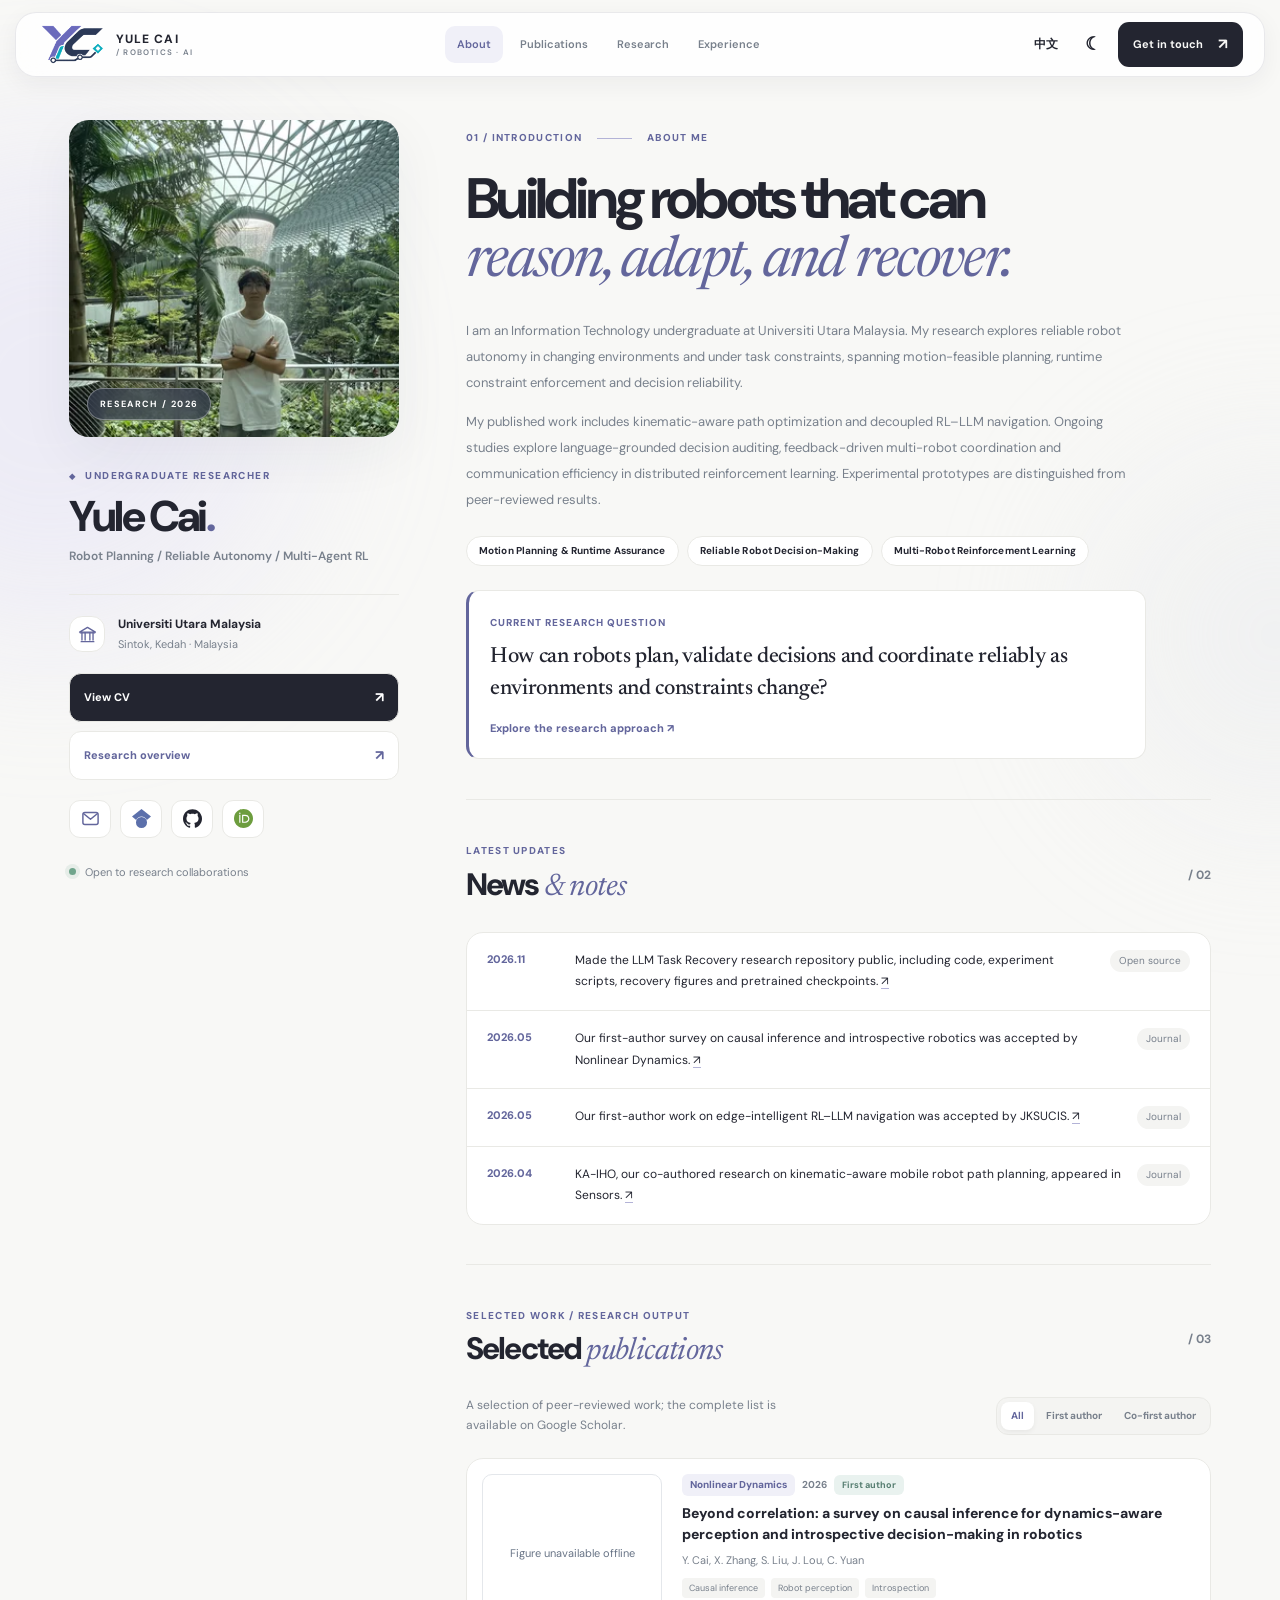
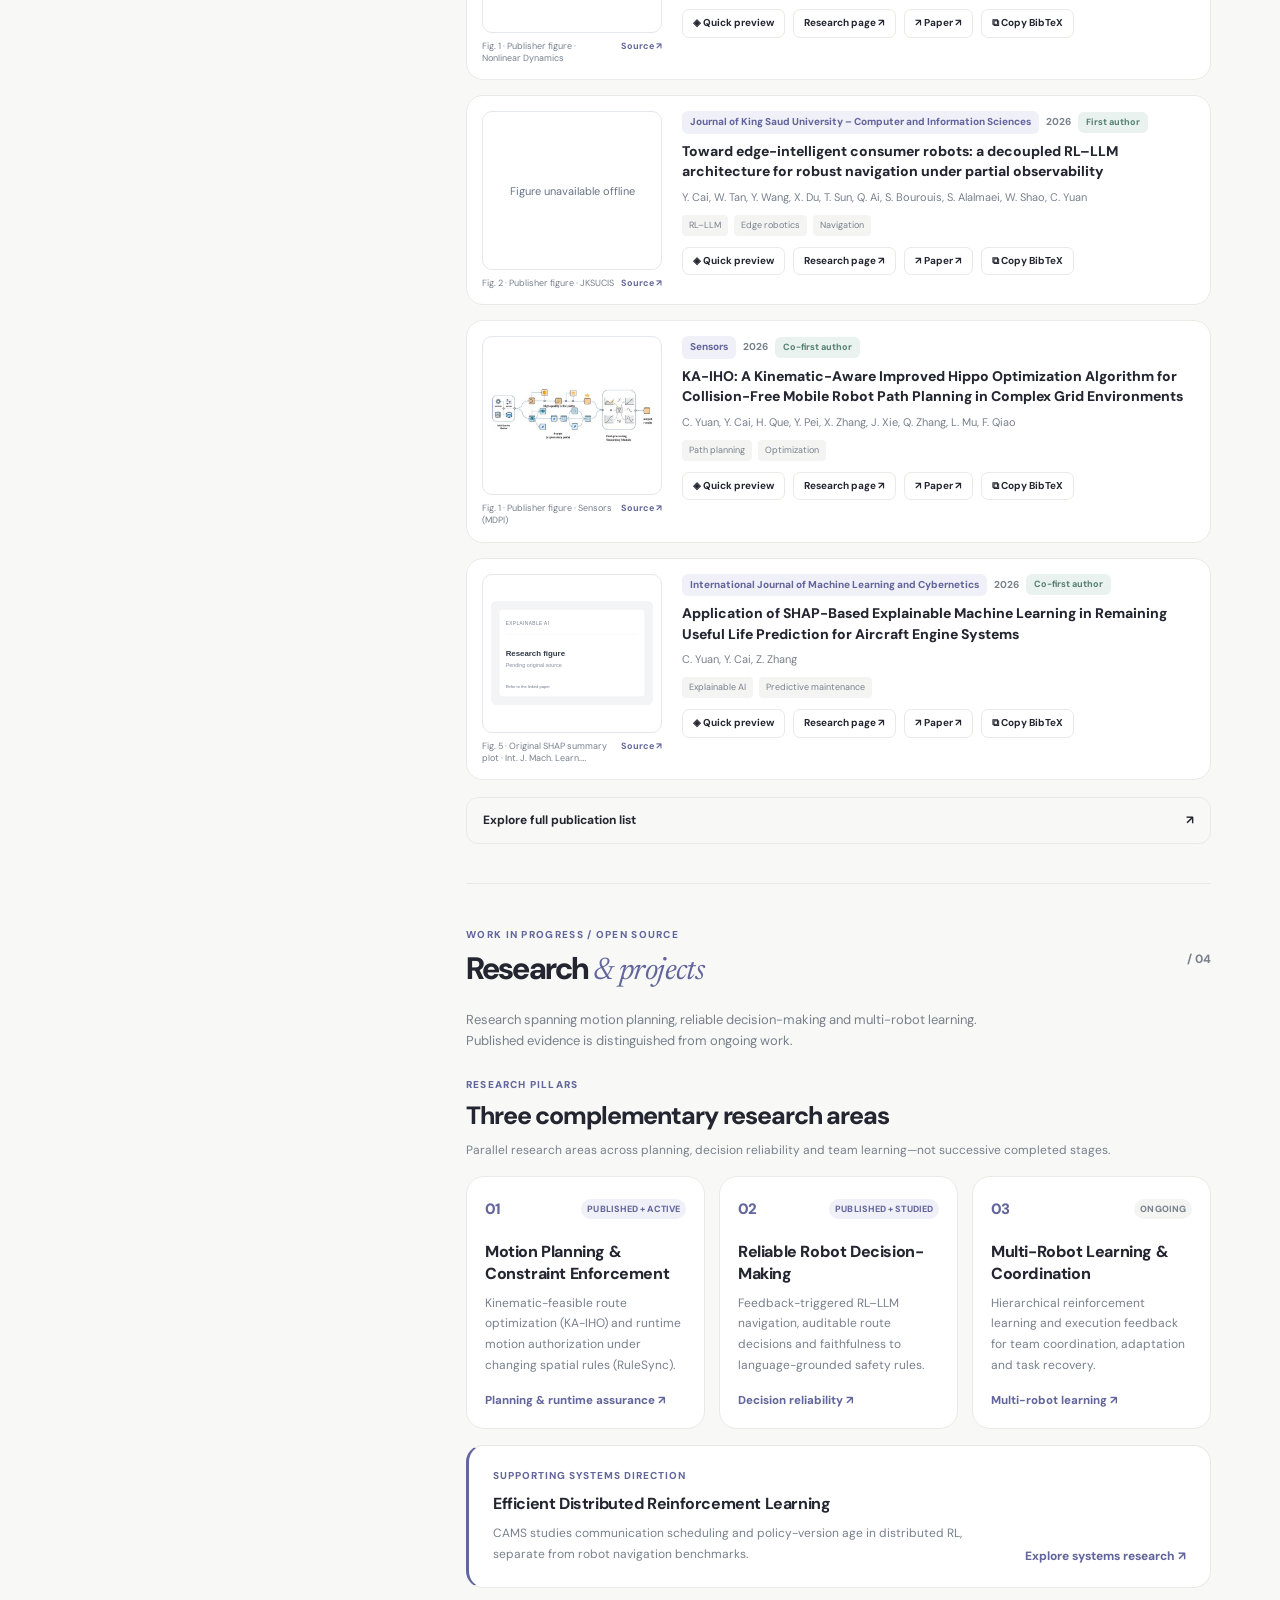
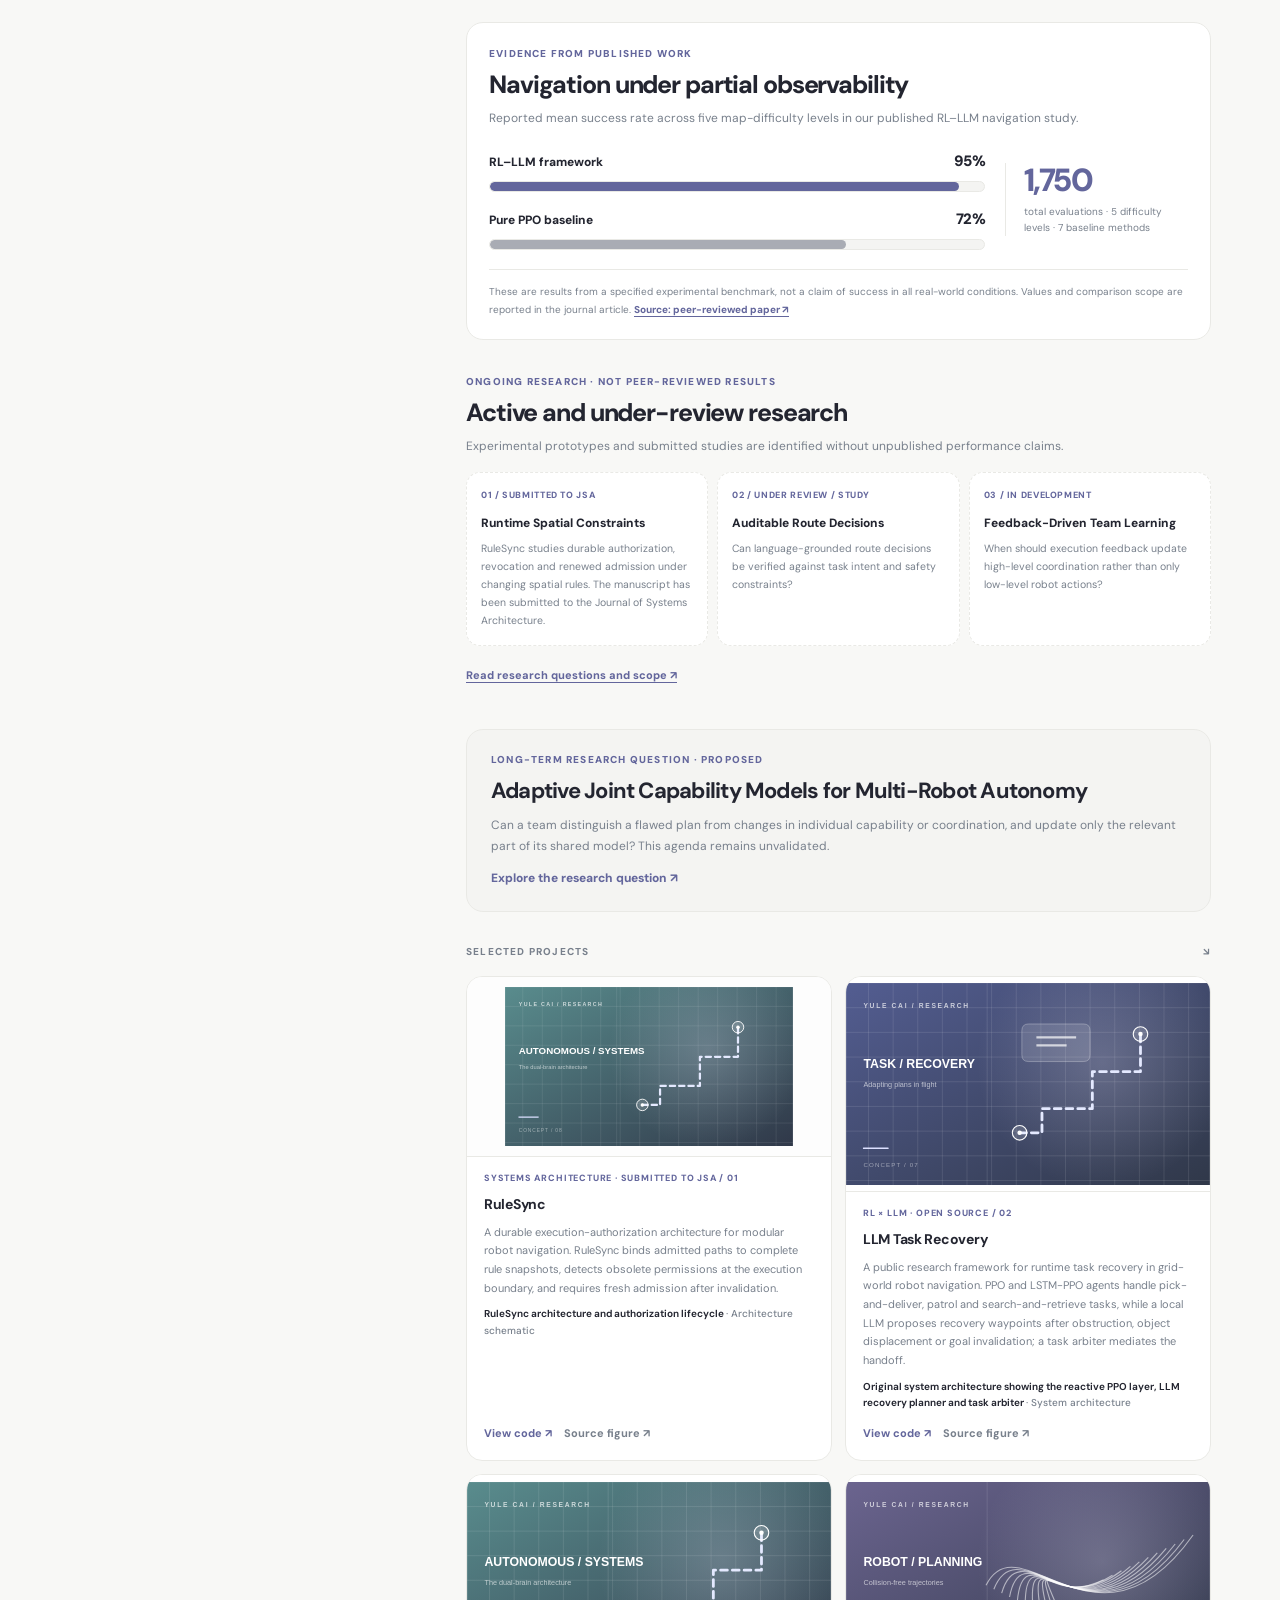
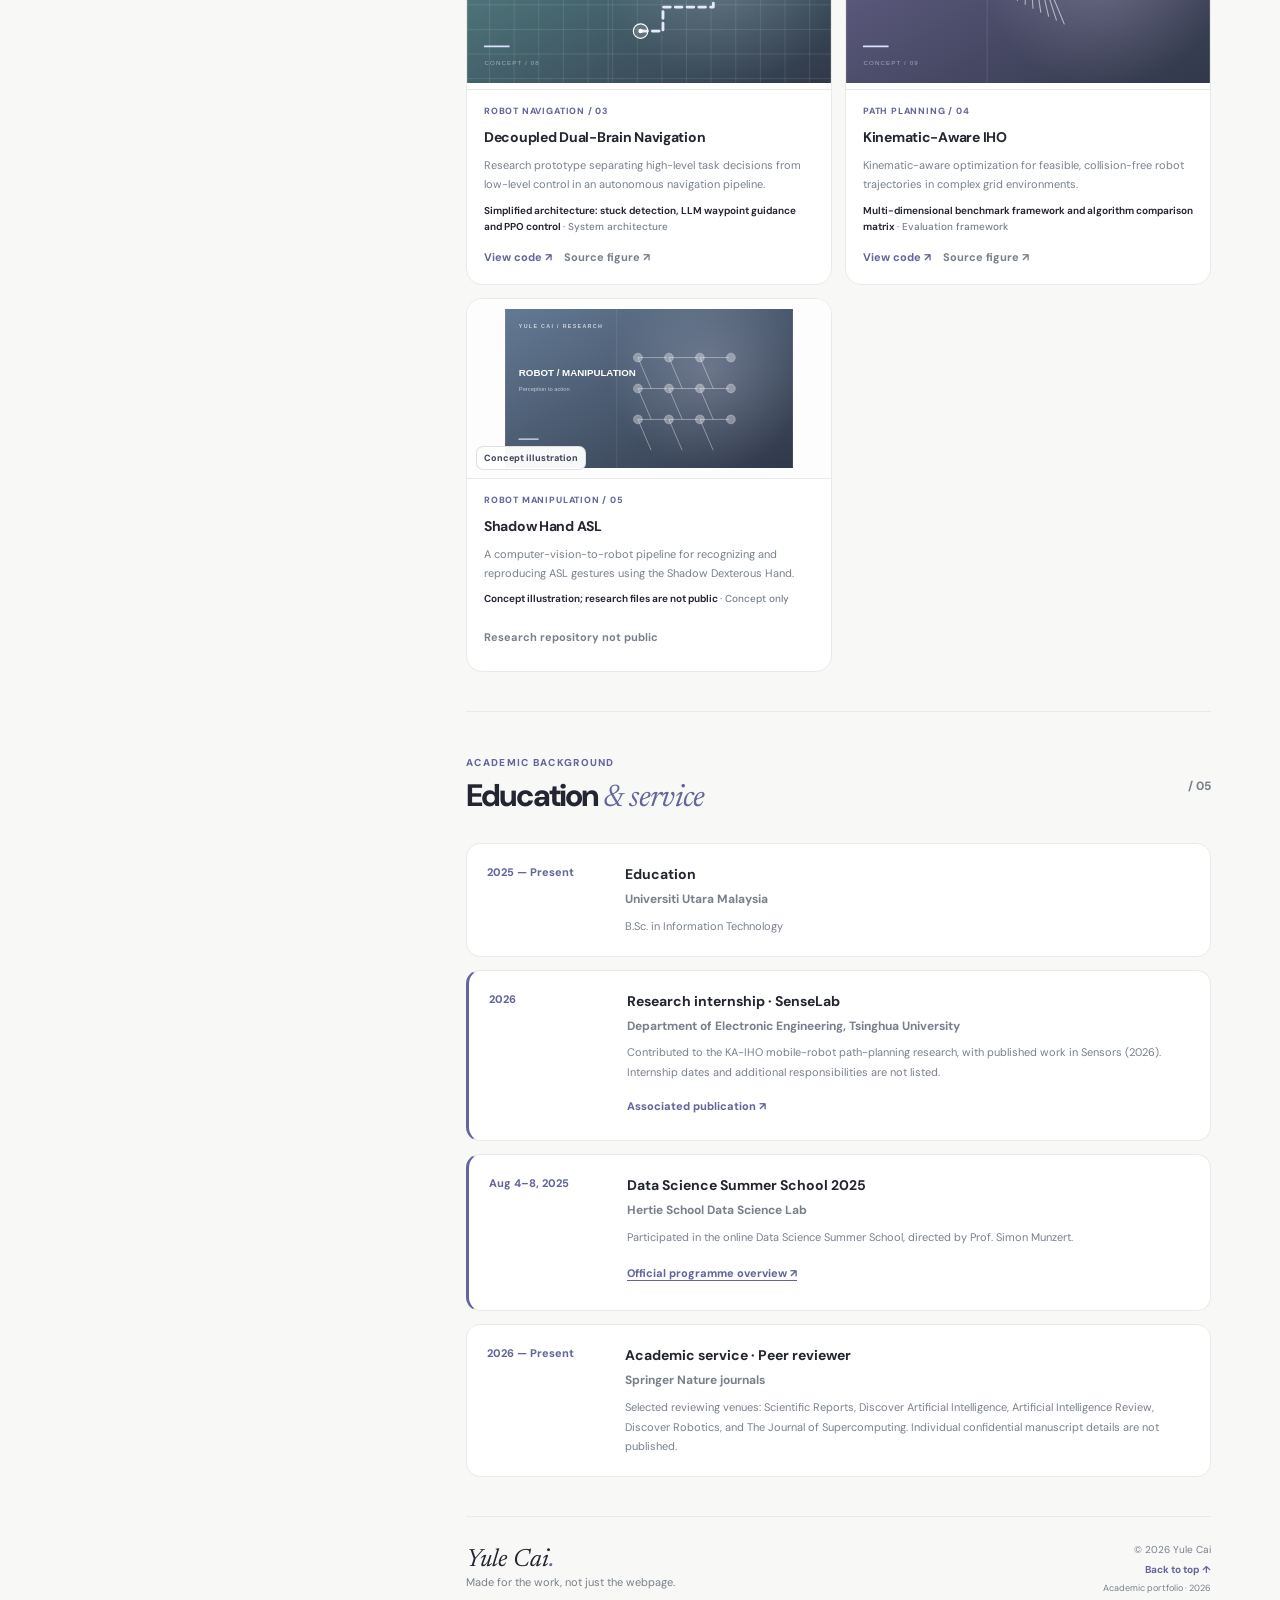
==== commit f4e3986e: "Bump cache versions for project figure updates" ====
--- a/index.html
+++ b/index.html
@@ -27,7 +27,7 @@
   <link rel="icon" type="image/png" sizes="64x64" href="/assets/yc-icon-64.png?v=2.1" />
   <link rel="shortcut icon" href="/favicon.ico?v=2.1" />
   <link rel="apple-touch-icon" sizes="180x180" href="/assets/yc-icon-180.png?v=2.1" />
-  <link rel="stylesheet" href="styles.css?v=2.9" />
+  <link rel="stylesheet" href="styles.css?v=3.0" />
 <link rel="stylesheet" href="/assets/motion.css?v=1.7"><script src="/assets/motion.js?v=1.7"></script>  <link rel="stylesheet" href="/assets/hero-spotlight.css?v=2.5" />
   <link rel="stylesheet" href="/assets/hero-nav-scene.css?v=3.3" />
   
@@ -137,7 +137,7 @@
   </main>
   <dialog id="paper-dialog" class="paper-dialog" aria-labelledby="paper-modal-title"><div class="modal-shell"><button id="paper-close" class="modal-close" aria-label="Close preview">✕</button><div id="modal-content"></div></div></dialog>
   <div class="toast" id="toast" aria-live="polite"></div>
-  <script src="data.js?v=2.9"></script><script src="studies.js"></script><script src="app.js?v=2.9"></script>
+  <script src="data.js?v=3.0"></script><script src="studies.js"></script><script src="app.js?v=3.0"></script>
   <script src="/assets/hero-spotlight.js?v=3.3"></script>
   <script src="/assets/hero-nav-scene.js?v=3.2"></script>
   
--- a/styles.css
+++ b/styles.css
@@ -433,3 +433,9 @@
   .research-pillar-list .arc-step h4{font-size:15px;}
   .research-pillar-list .arc-step p{font-size:12px;}
 }
+
+/* Preserve the full original published diagram on a neutral white background. */
+.project-card--full-figure .project-media-link{height:215px;background:#fff;}
+.project-card--full-figure .project-art{display:block;width:100%;height:100%;object-fit:contain;object-position:center;background:#fff;padding:0;}
+.project-card--full-figure .project-media-link:hover .project-art{transform:none;}
+@media(max-width:460px){.project-card--full-figure .project-media-link{height:205px;}}
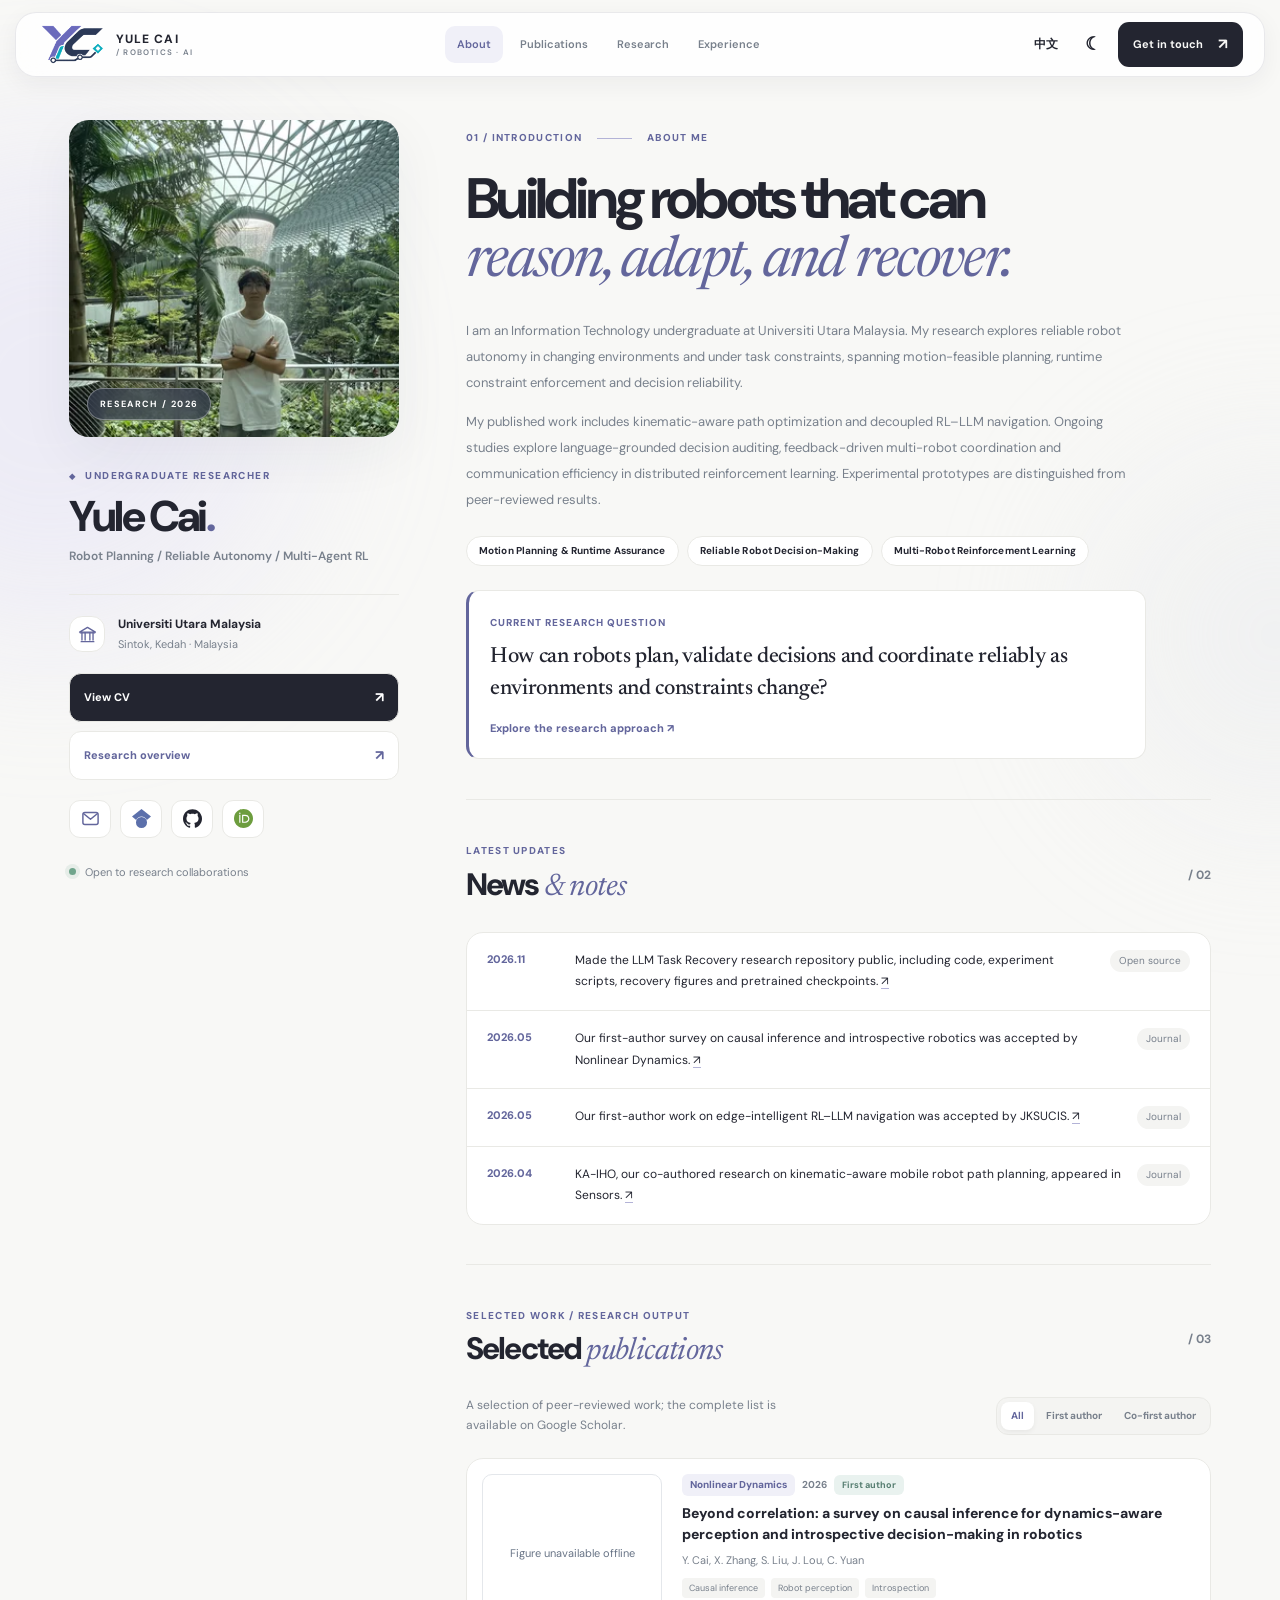
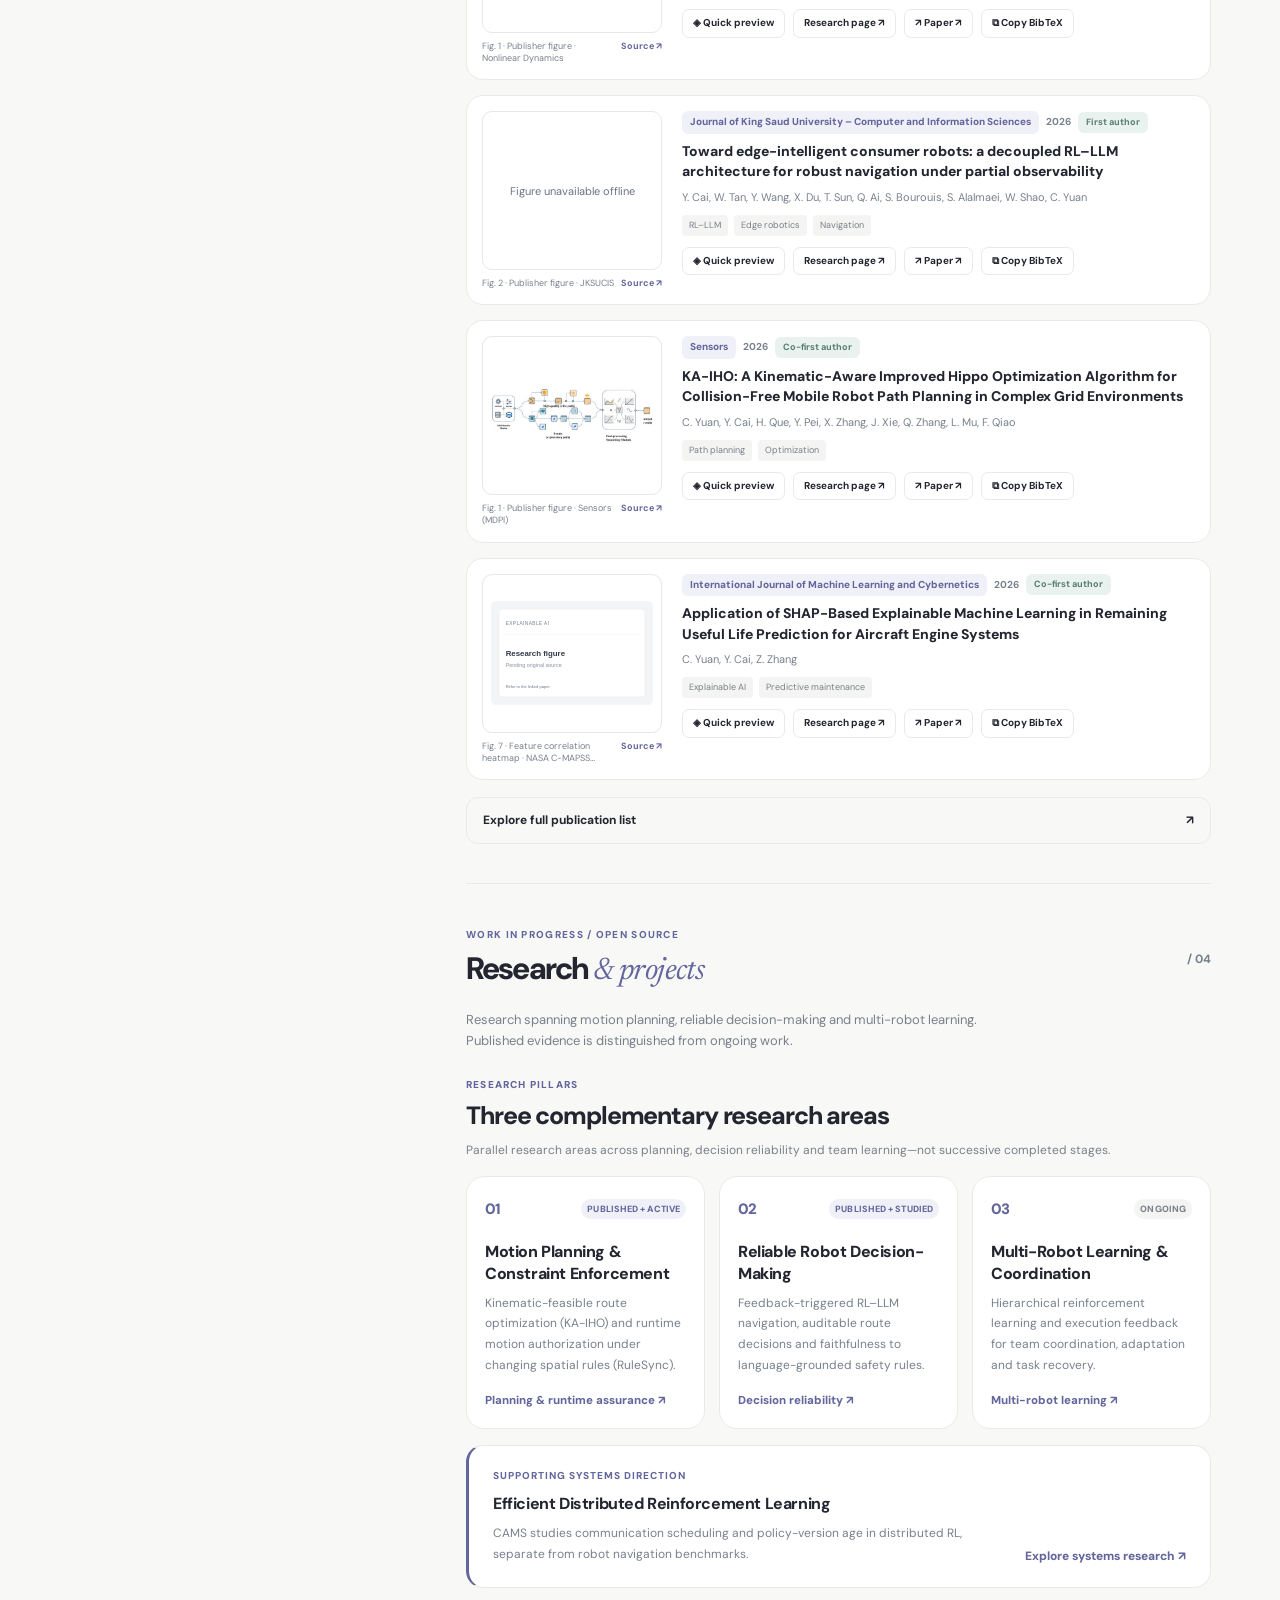
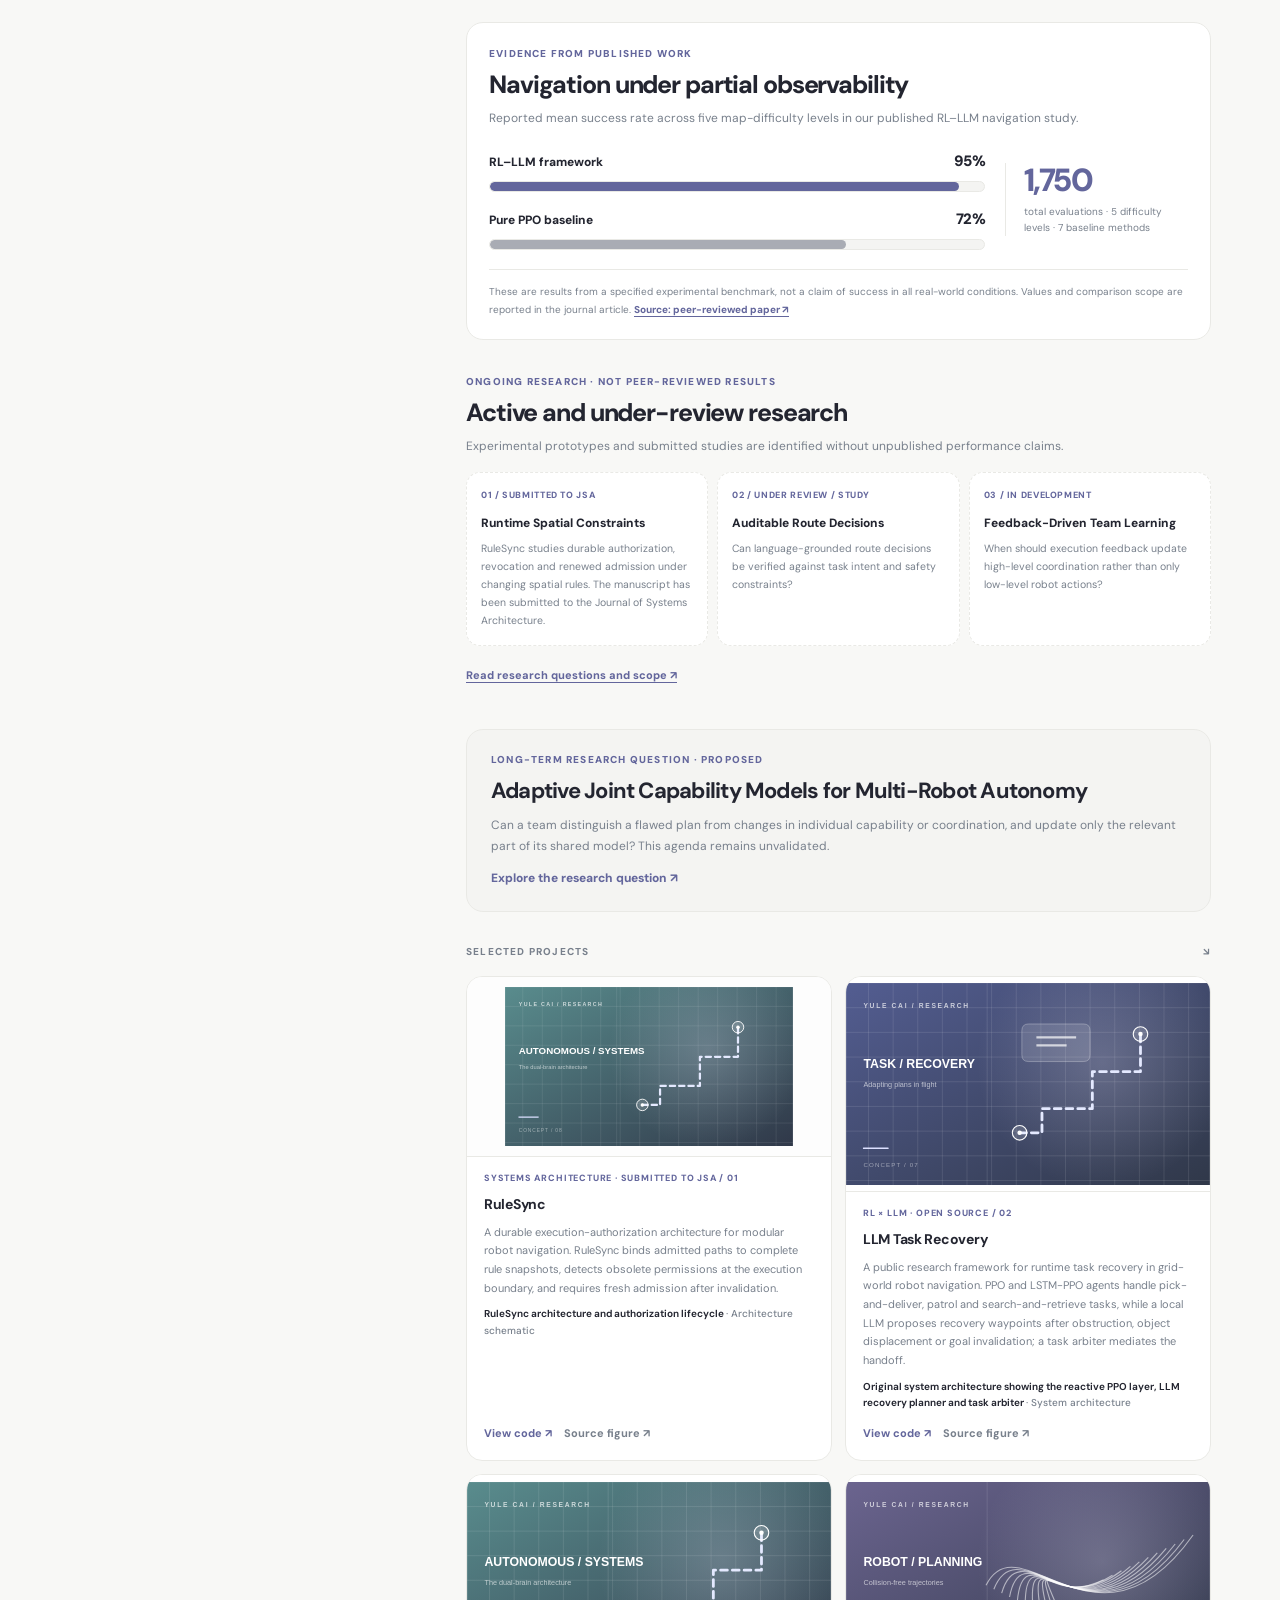
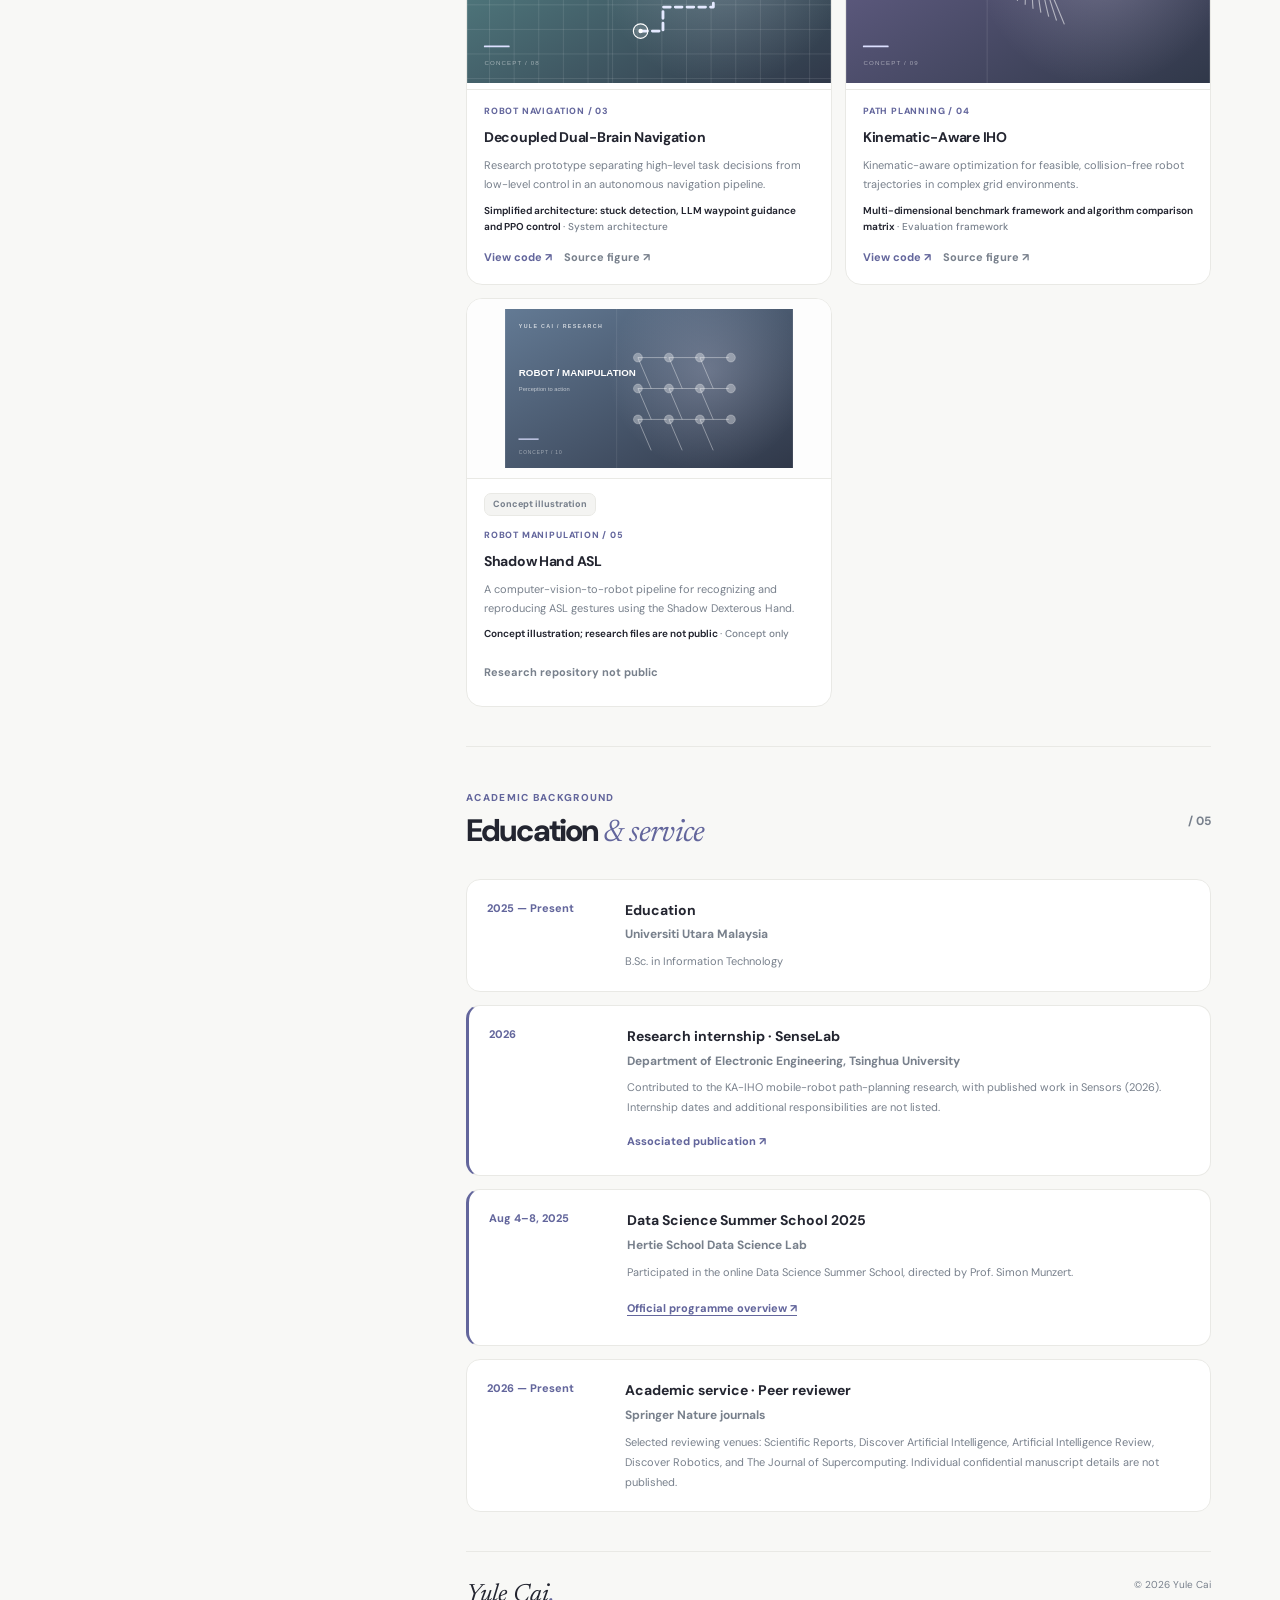
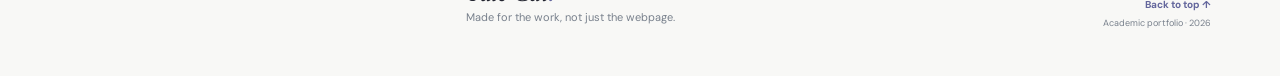
==== commit 8f8771e4: "Refresh assets after paper figure and project badge update" ====
--- a/index.html
+++ b/index.html
@@ -27,7 +27,7 @@
   <link rel="icon" type="image/png" sizes="64x64" href="/assets/yc-icon-64.png?v=2.1" />
   <link rel="shortcut icon" href="/favicon.ico?v=2.1" />
   <link rel="apple-touch-icon" sizes="180x180" href="/assets/yc-icon-180.png?v=2.1" />
-  <link rel="stylesheet" href="styles.css?v=3.0" />
+  <link rel="stylesheet" href="styles.css?v=3.1" />
 <link rel="stylesheet" href="/assets/motion.css?v=1.7"><script src="/assets/motion.js?v=1.7"></script>  <link rel="stylesheet" href="/assets/hero-spotlight.css?v=2.5" />
   <link rel="stylesheet" href="/assets/hero-nav-scene.css?v=3.3" />
   
@@ -137,7 +137,7 @@
   </main>
   <dialog id="paper-dialog" class="paper-dialog" aria-labelledby="paper-modal-title"><div class="modal-shell"><button id="paper-close" class="modal-close" aria-label="Close preview">✕</button><div id="modal-content"></div></div></dialog>
   <div class="toast" id="toast" aria-live="polite"></div>
-  <script src="data.js?v=3.0"></script><script src="studies.js"></script><script src="app.js?v=3.0"></script>
+  <script src="data.js?v=3.1"></script><script src="studies.js?v=3.1"></script><script src="app.js?v=3.1"></script>
   <script src="/assets/hero-spotlight.js?v=3.3"></script>
   <script src="/assets/hero-nav-scene.js?v=3.2"></script>
   
--- a/styles.css
+++ b/styles.css
@@ -439,3 +439,8 @@
 .project-card--full-figure .project-art{display:block;width:100%;height:100%;object-fit:contain;object-position:center;background:#fff;padding:0;}
 .project-card--full-figure .project-media-link:hover .project-art{transform:none;}
 @media(max-width:460px){.project-card--full-figure .project-media-link{height:205px;}}
+
+/* Figure 7 is a dense correlation heatmap; preserve the full plot and its axis labels. */
+.paper-cover-contain{object-fit:contain!important;object-position:center!important;background:#fff;}
+/* Project figure status is metadata below the figure, never an image overlay. */
+.project-content>.project-evidence-chip{position:static;display:inline-flex;align-self:flex-start;max-width:100%;margin:0 0 12px;padding:4px 8px;font-size:9px;line-height:1.45;background:var(--soft);border:1px solid var(--line);border-radius:7px;color:var(--muted);pointer-events:none;}
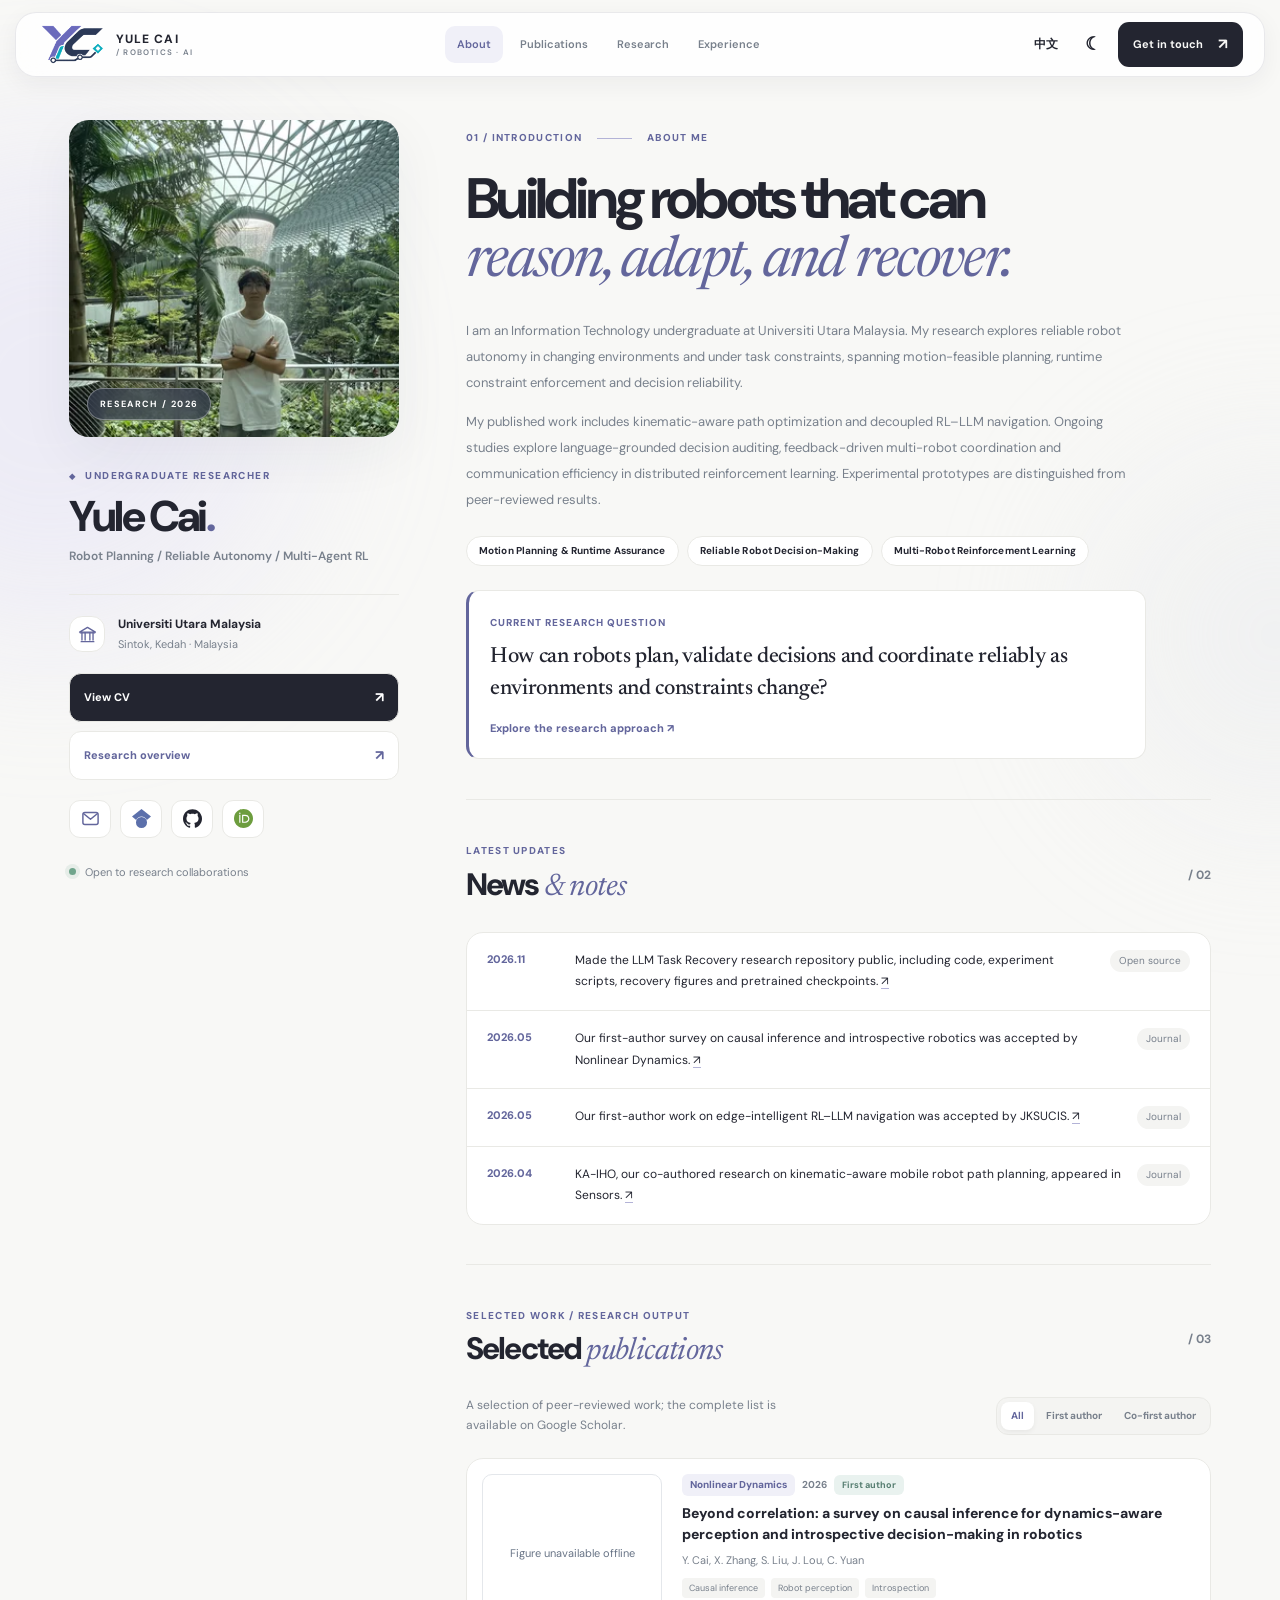
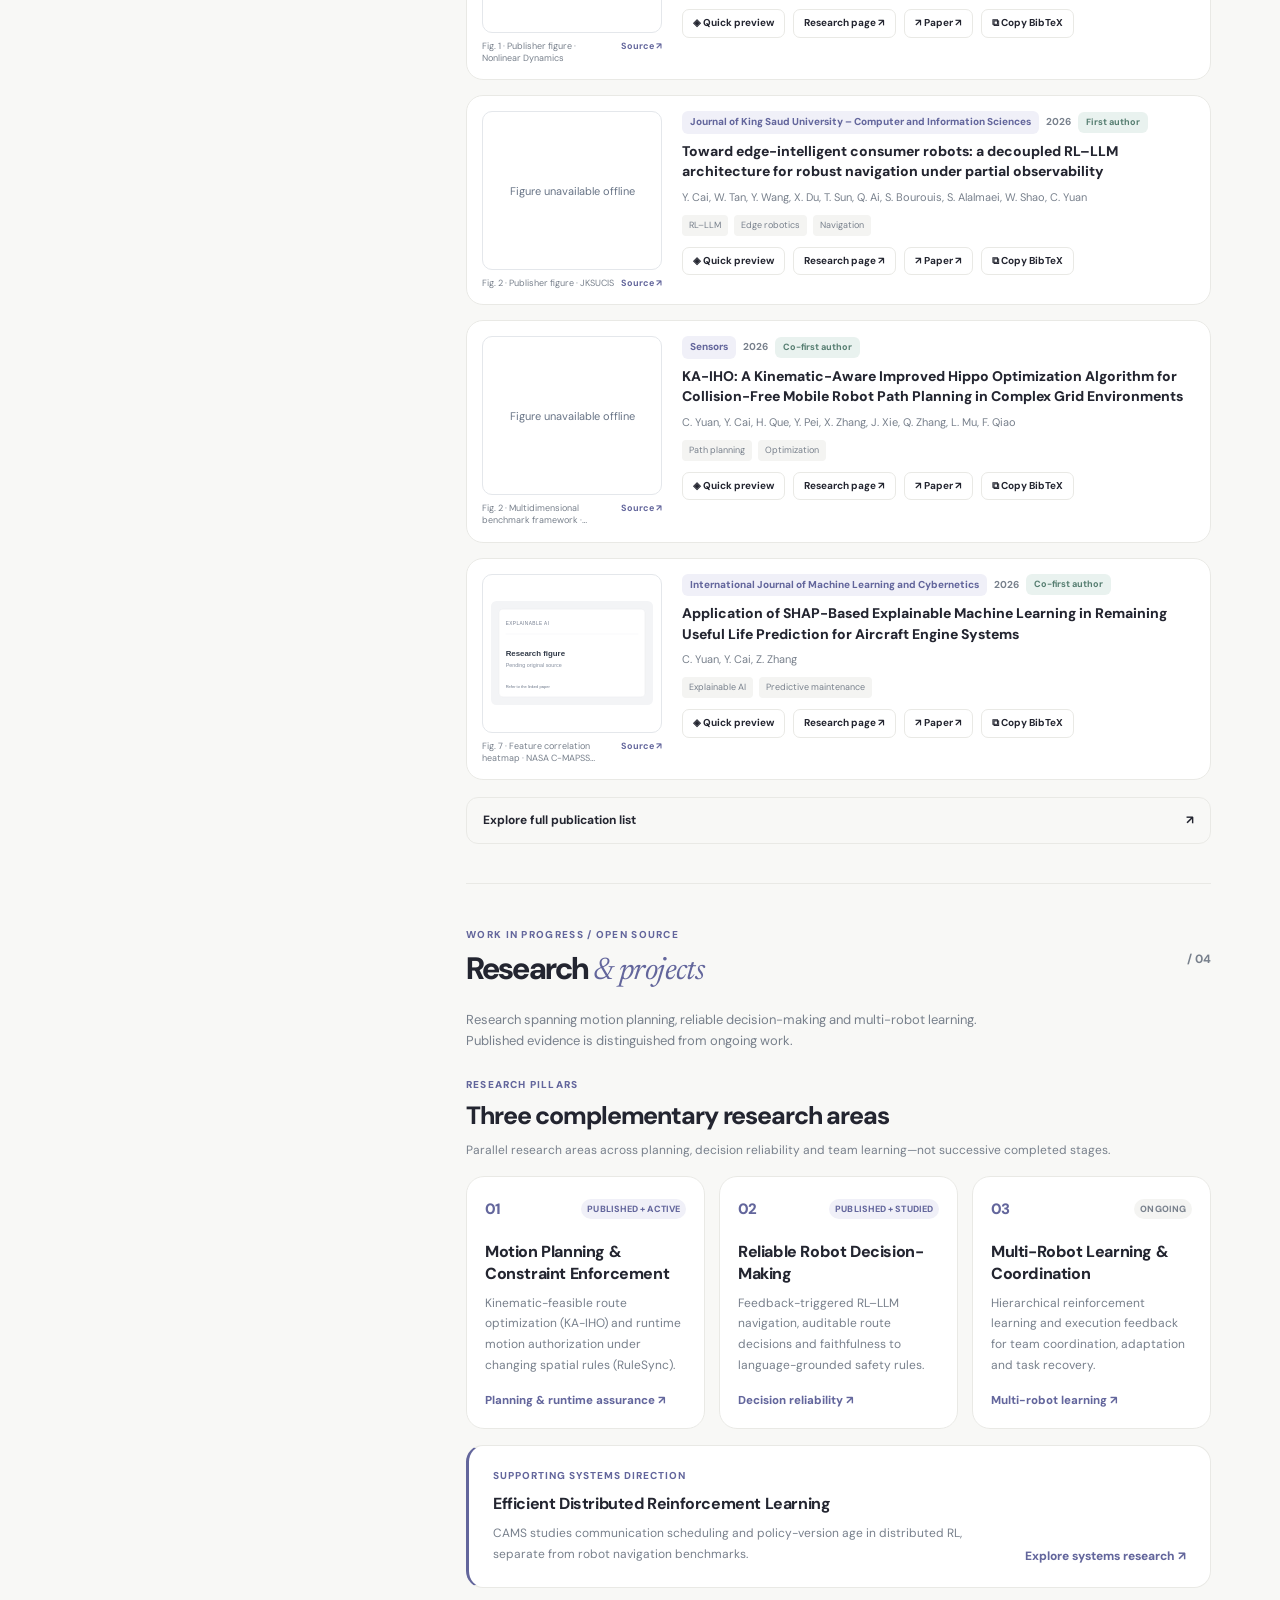
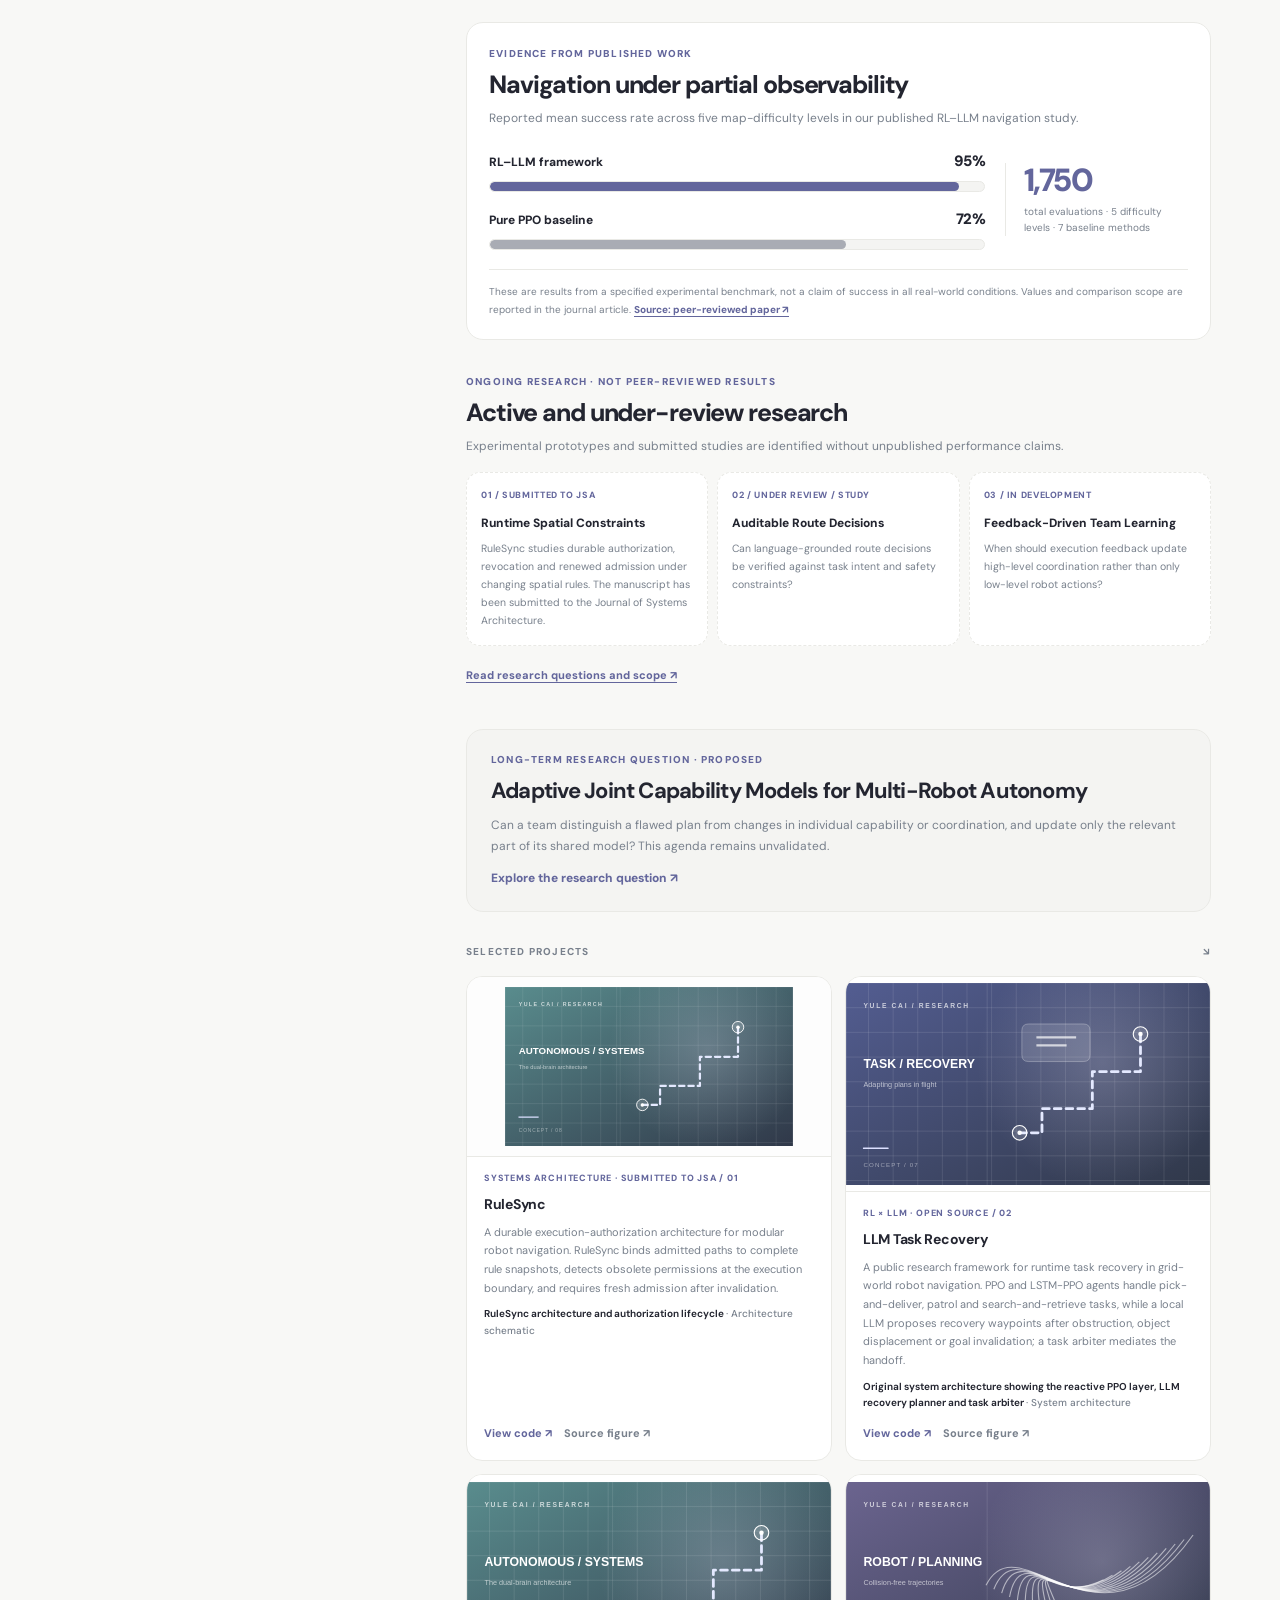
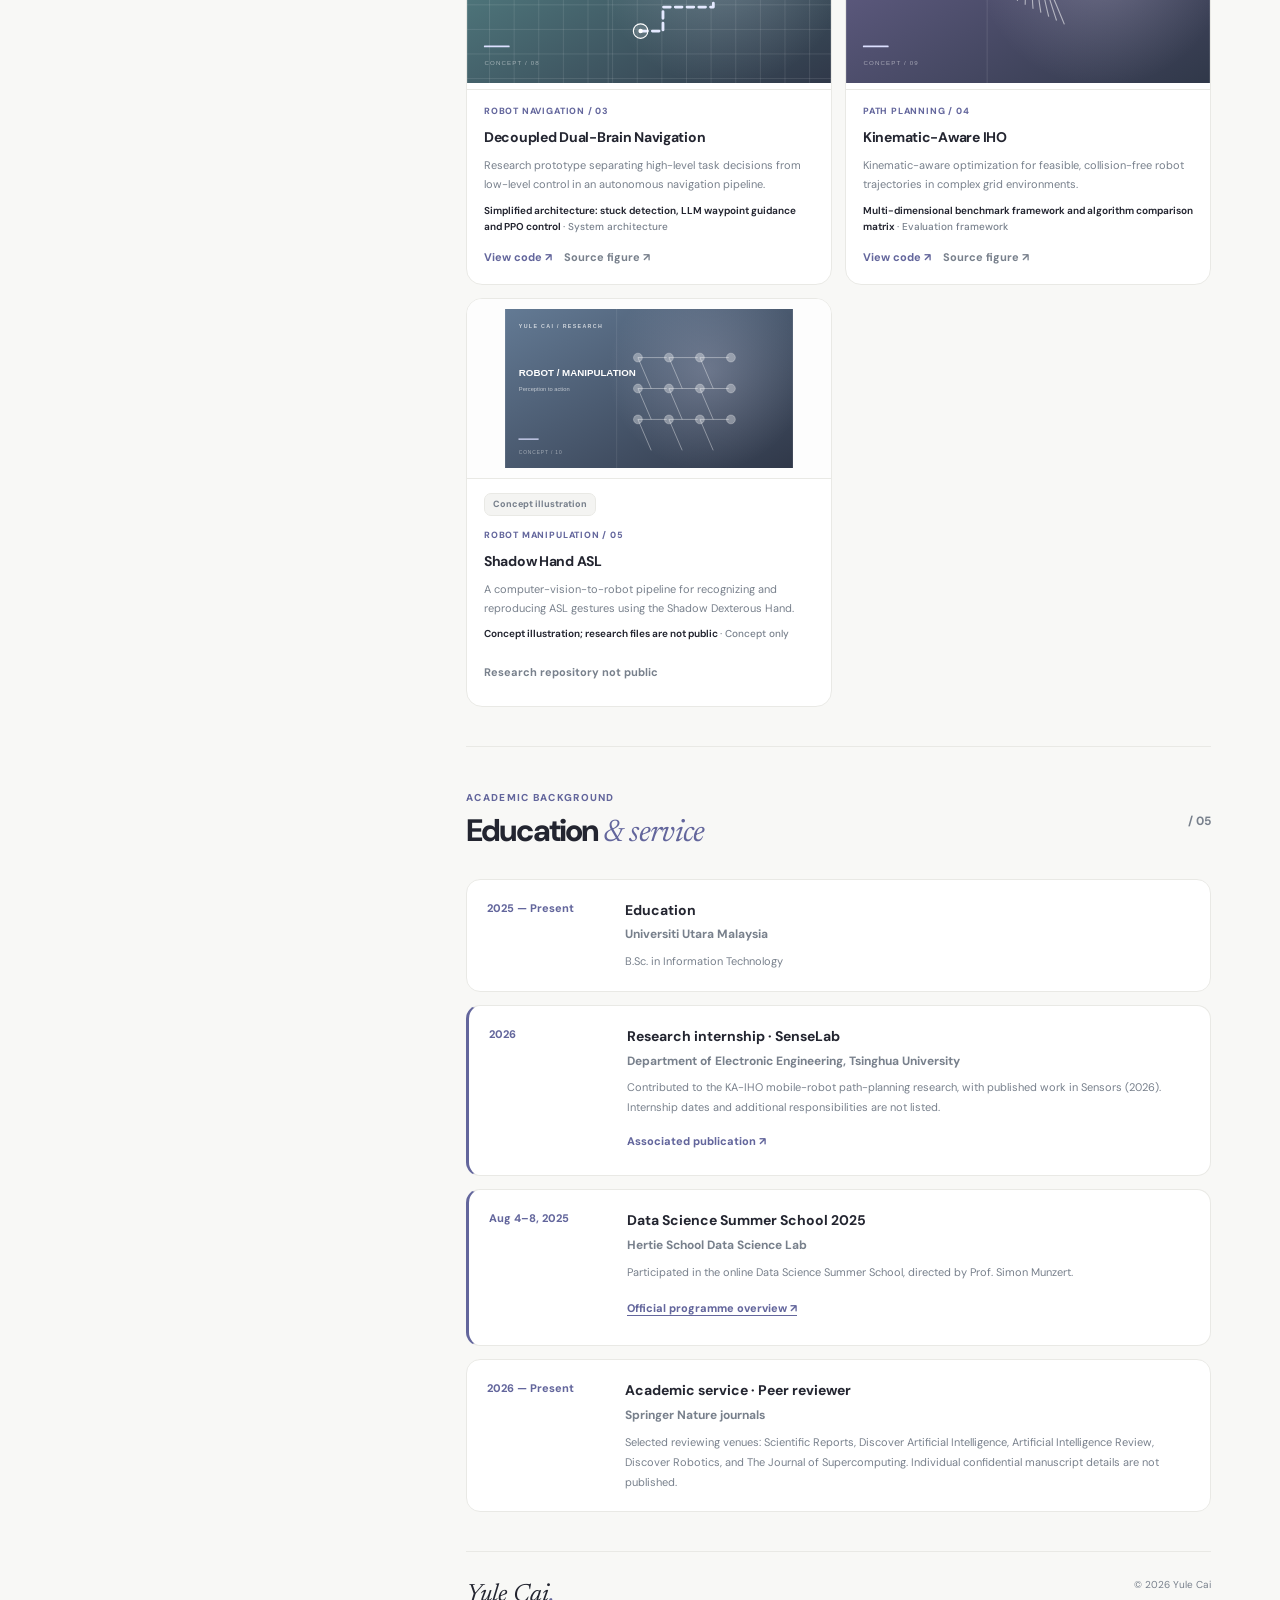
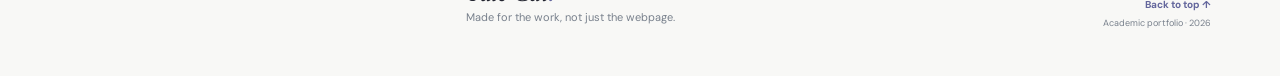
==== commit 59155b16: "Bust cache for KA-IHO publication image and reading notes" ====
--- a/index.html
+++ b/index.html
@@ -137,7 +137,7 @@
   </main>
   <dialog id="paper-dialog" class="paper-dialog" aria-labelledby="paper-modal-title"><div class="modal-shell"><button id="paper-close" class="modal-close" aria-label="Close preview">✕</button><div id="modal-content"></div></div></dialog>
   <div class="toast" id="toast" aria-live="polite"></div>
-  <script src="data.js?v=3.1"></script><script src="studies.js?v=3.1"></script><script src="app.js?v=3.1"></script>
+  <script src="data.js?v=3.2"></script><script src="studies.js?v=3.2"></script><script src="app.js?v=3.1"></script>
   <script src="/assets/hero-spotlight.js?v=3.3"></script>
   <script src="/assets/hero-nav-scene.js?v=3.2"></script>
   
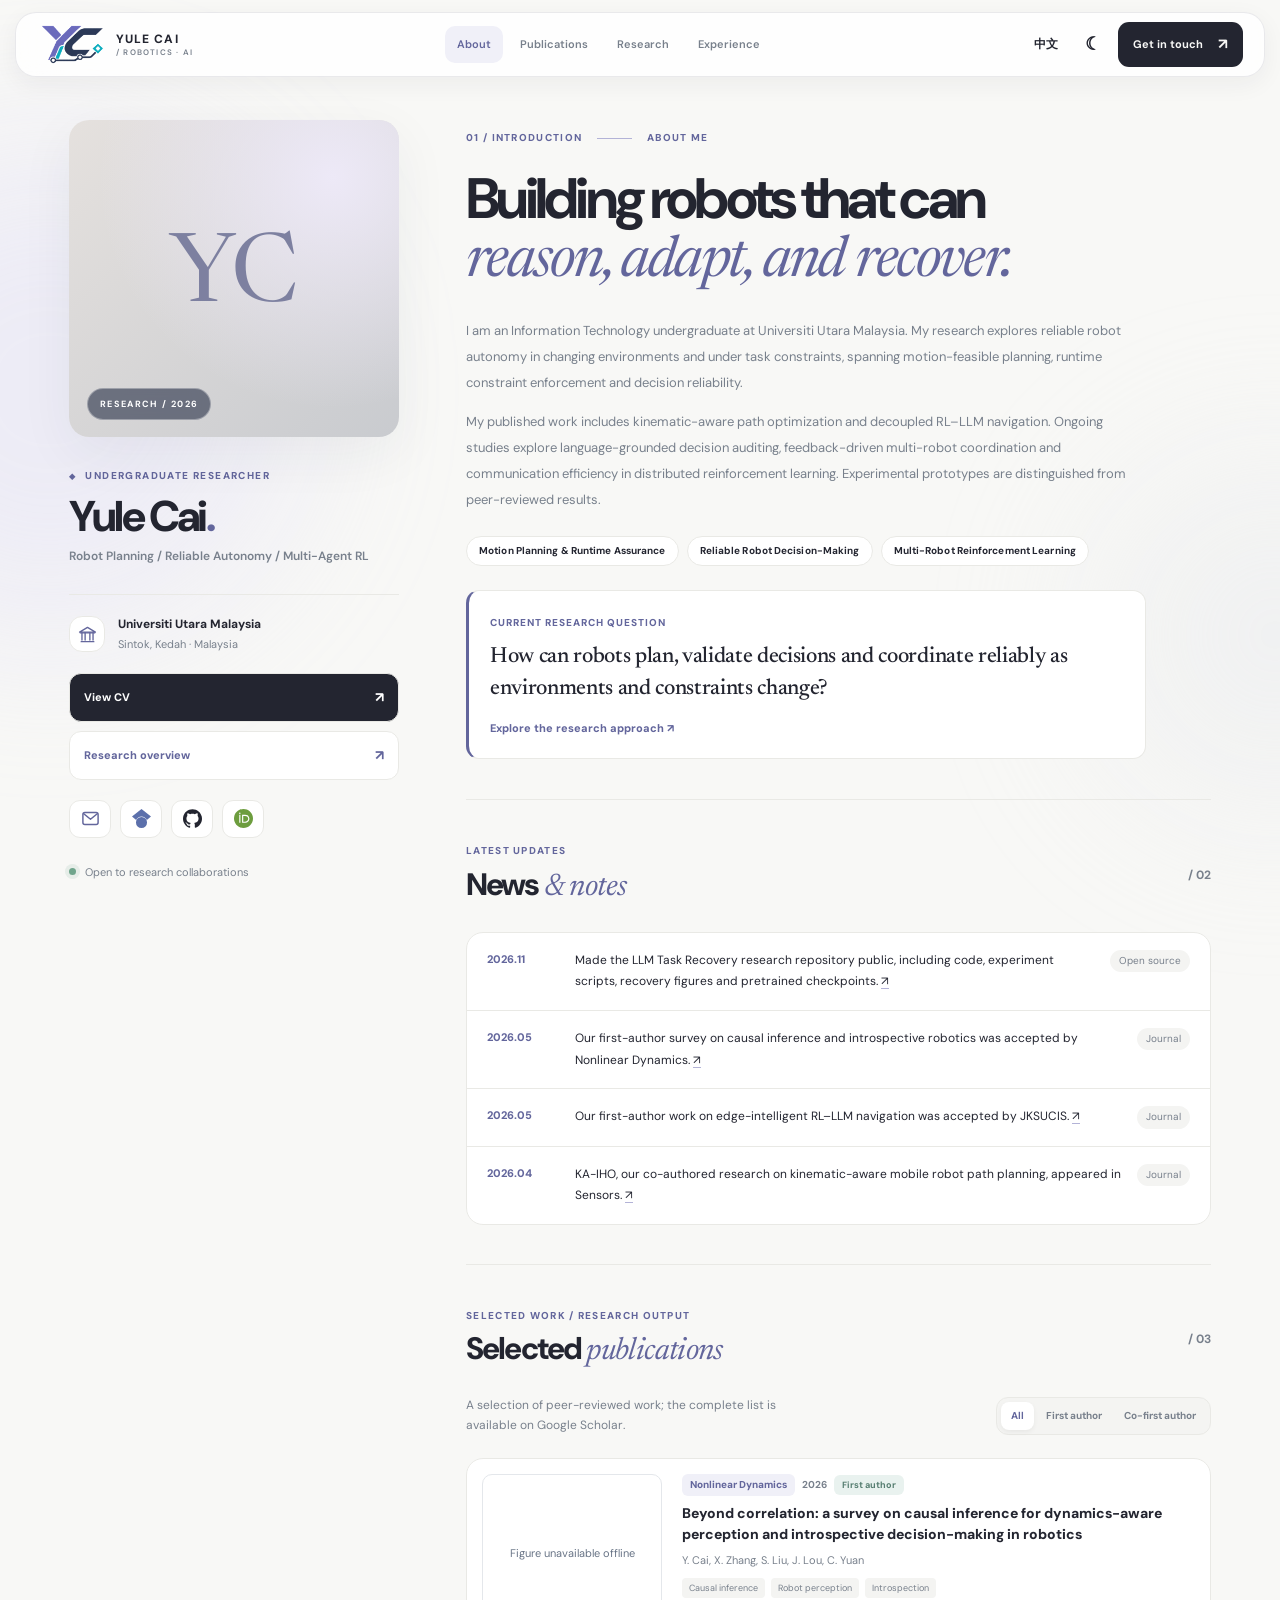
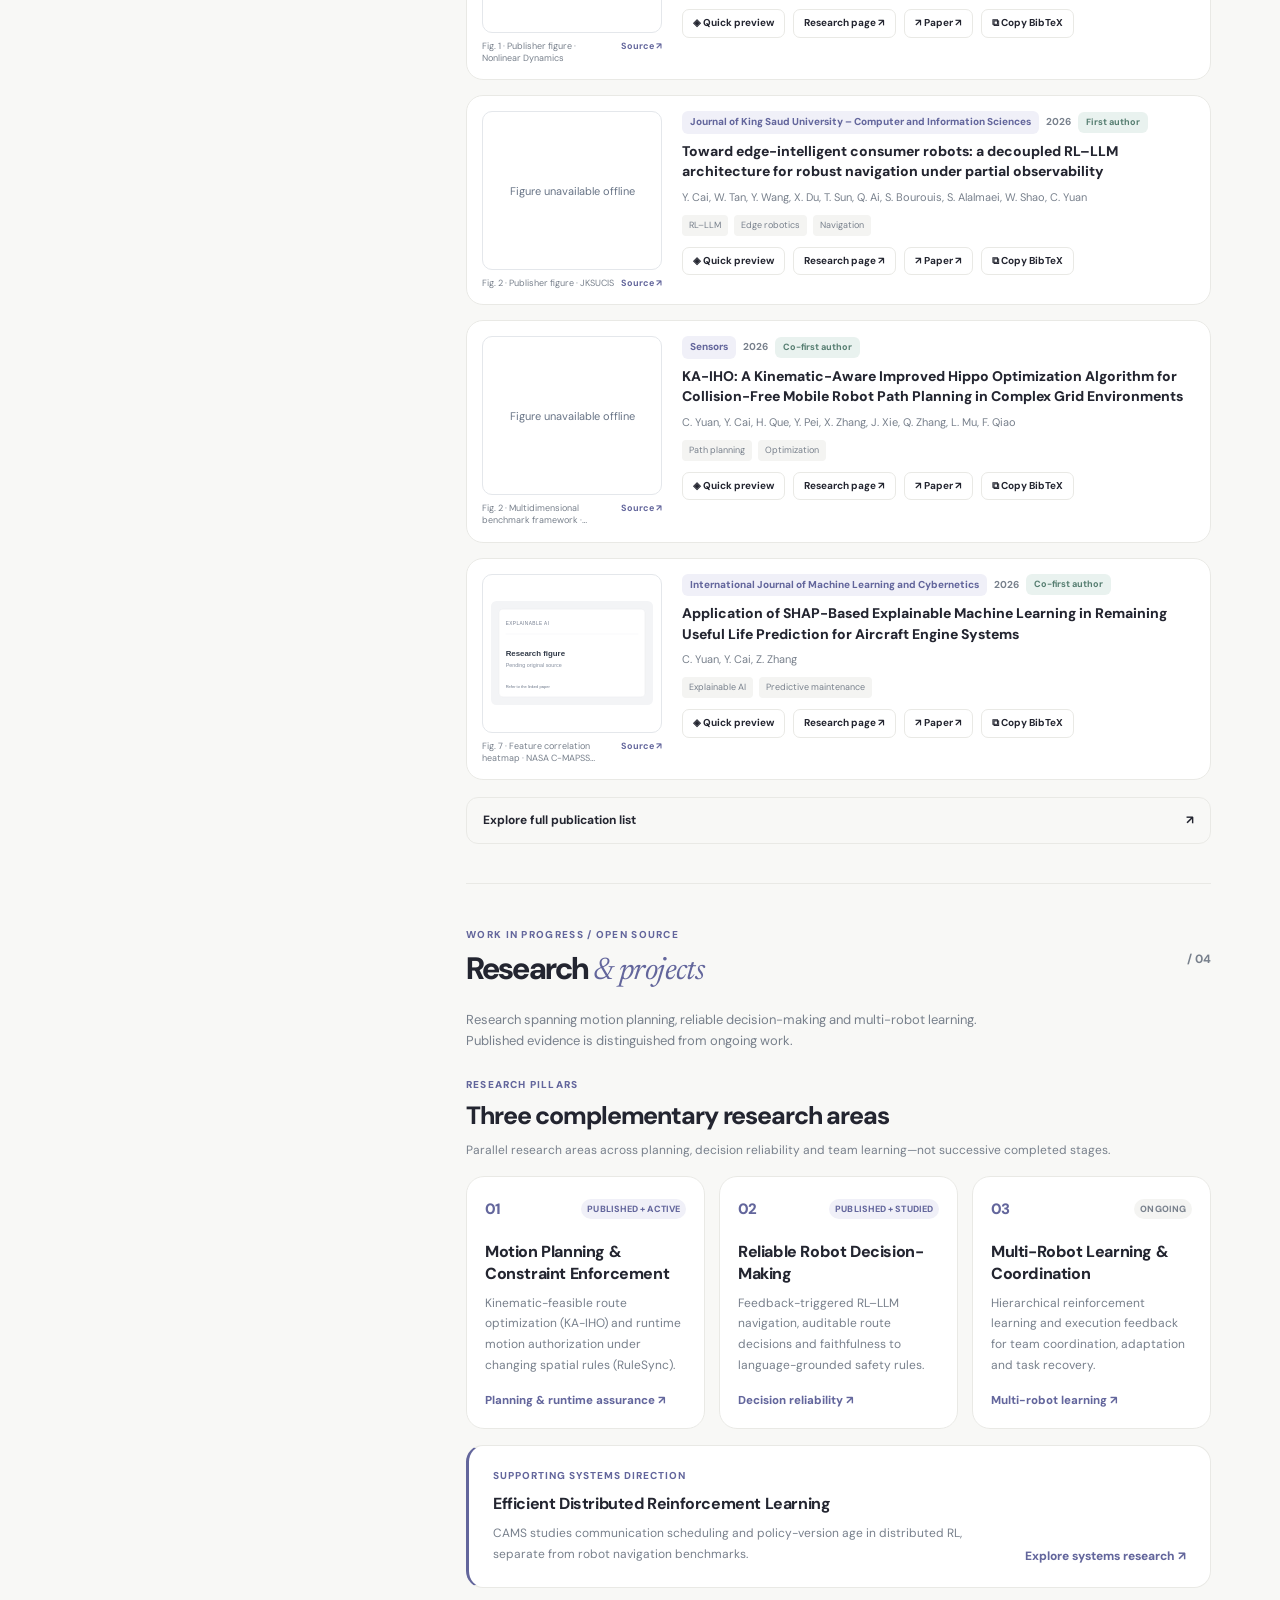
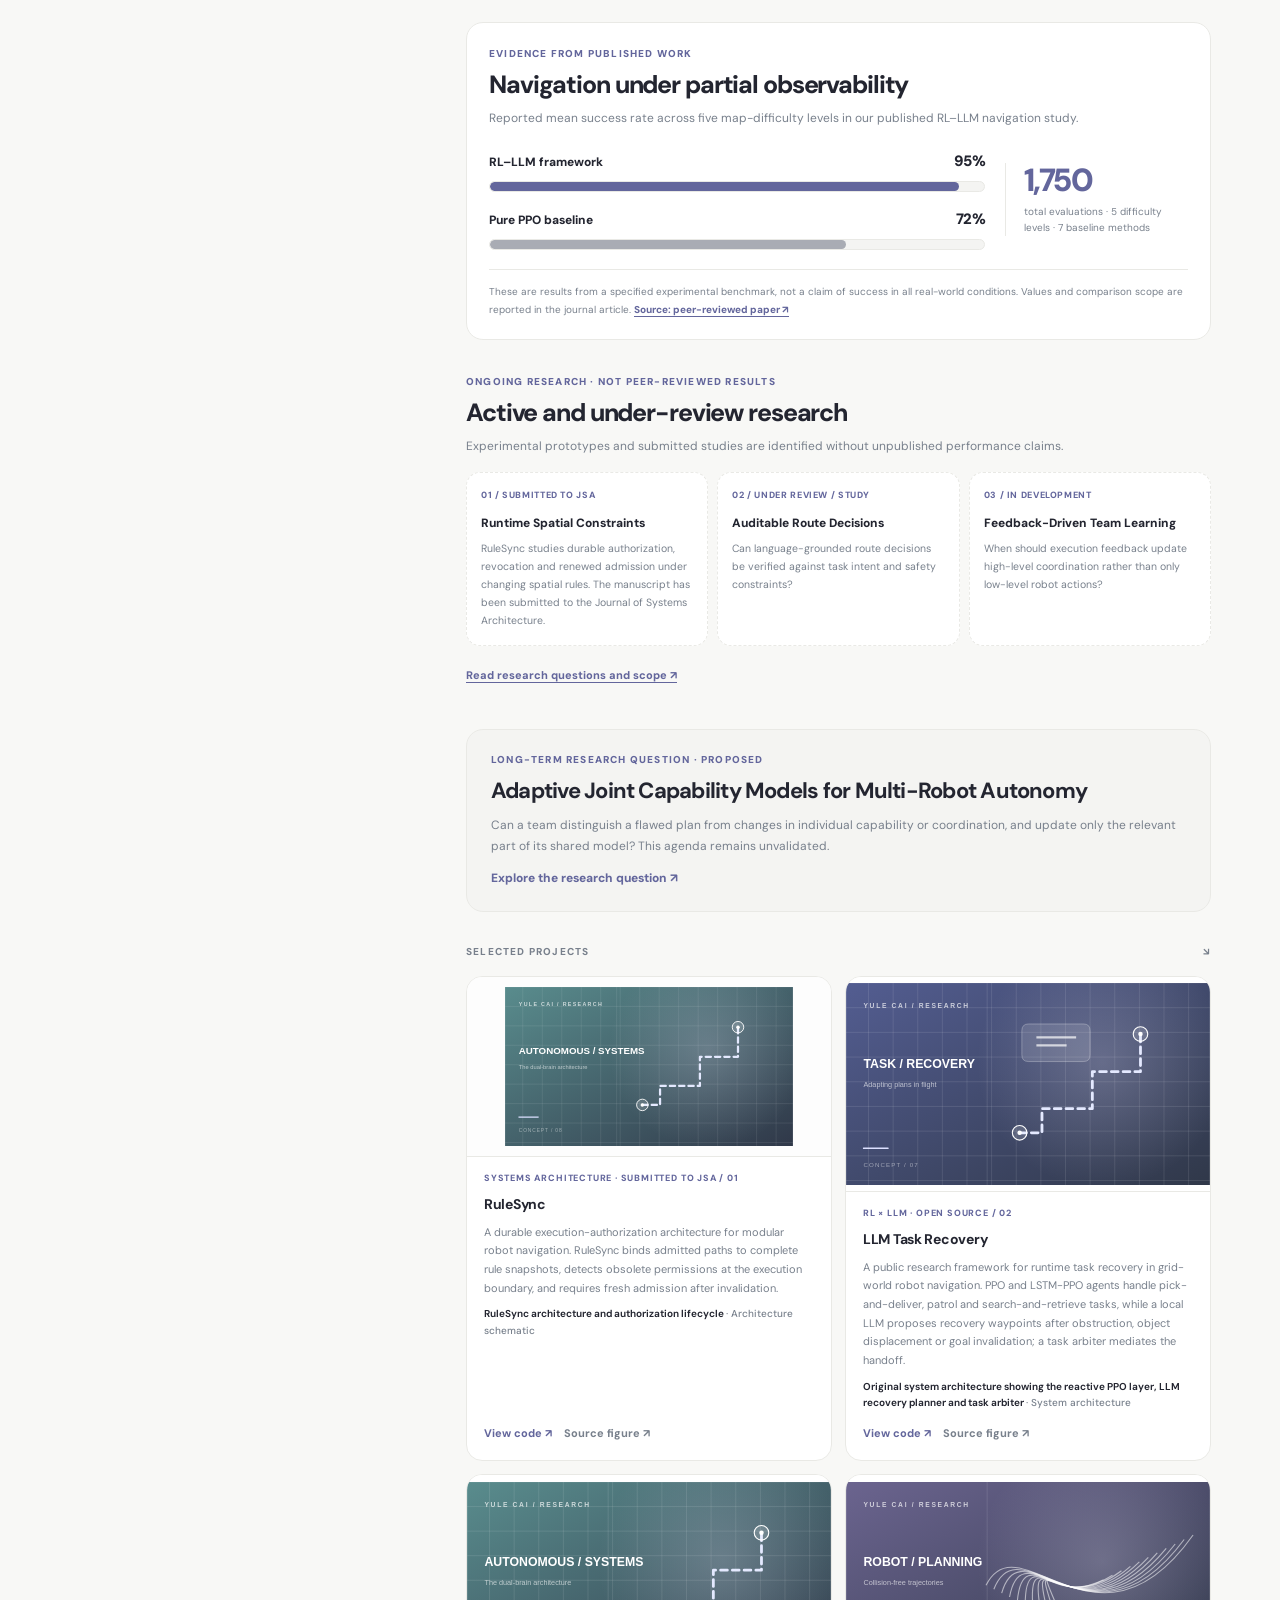
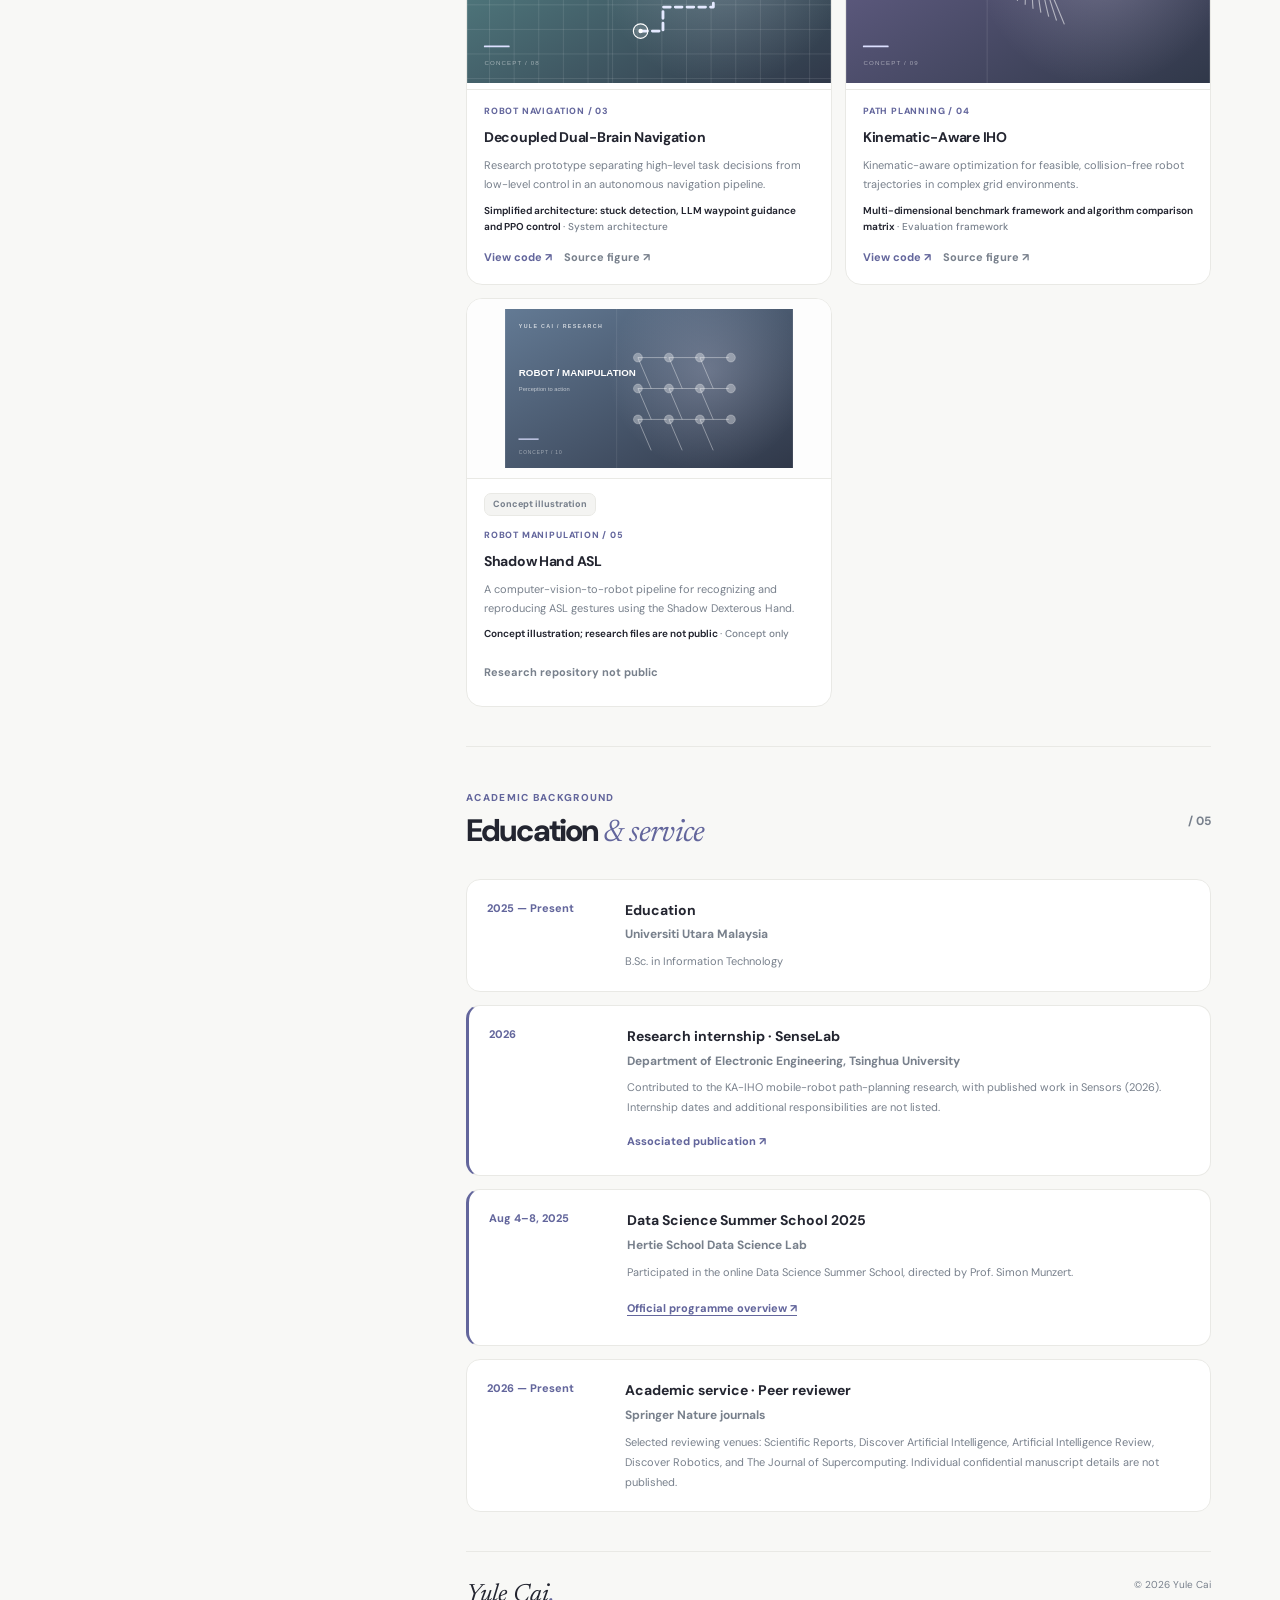
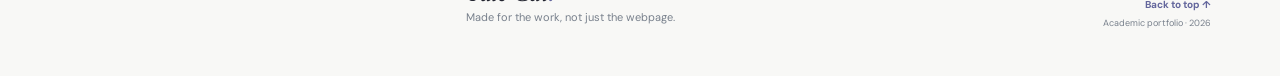
==== commit 3658b620: "Sync website portrait with GitHub profile photo" ====
--- a/index.html
+++ b/index.html
@@ -51,7 +51,7 @@
       <div class="profile-sticky">
         <div class="portrait-frame">
           <div class="portrait-shape"></div>
-          <img class="portrait" id="portrait" src="assets/profile-900.webp" srcset="assets/profile-420.webp 420w, assets/profile-900.webp 900w" sizes="(max-width:760px) 180px, (max-width:1020px) 275px, 330px" alt="Portrait of Yule Cai" width="675" height="900" fetchpriority="high" loading="eager" decoding="async" />
+          <img class="portrait" id="portrait" src="https://avatars.githubusercontent.com/u/239518976?v=4&amp;s=900" srcset="https://avatars.githubusercontent.com/u/239518976?v=4&amp;s=420 420w, https://avatars.githubusercontent.com/u/239518976?v=4&amp;s=900 900w" sizes="(max-width:760px) 180px, (max-width:1020px) 275px, 330px" alt="Portrait of Yule Cai" width="900" height="900" fetchpriority="high" loading="eager" decoding="async" />
           <div class="portrait-fallback" id="portrait-fallback">YC</div>
           <span class="portrait-label">RESEARCH / 2026</span>
         </div>
@@ -137,7 +137,7 @@
   </main>
   <dialog id="paper-dialog" class="paper-dialog" aria-labelledby="paper-modal-title"><div class="modal-shell"><button id="paper-close" class="modal-close" aria-label="Close preview">✕</button><div id="modal-content"></div></div></dialog>
   <div class="toast" id="toast" aria-live="polite"></div>
-  <script src="data.js?v=3.2"></script><script src="studies.js?v=3.2"></script><script src="app.js?v=3.1"></script>
+  <script src="data.js?v=3.3"></script><script src="studies.js?v=3.2"></script><script src="app.js?v=3.1"></script>
   <script src="/assets/hero-spotlight.js?v=3.3"></script>
   <script src="/assets/hero-nav-scene.js?v=3.2"></script>
   
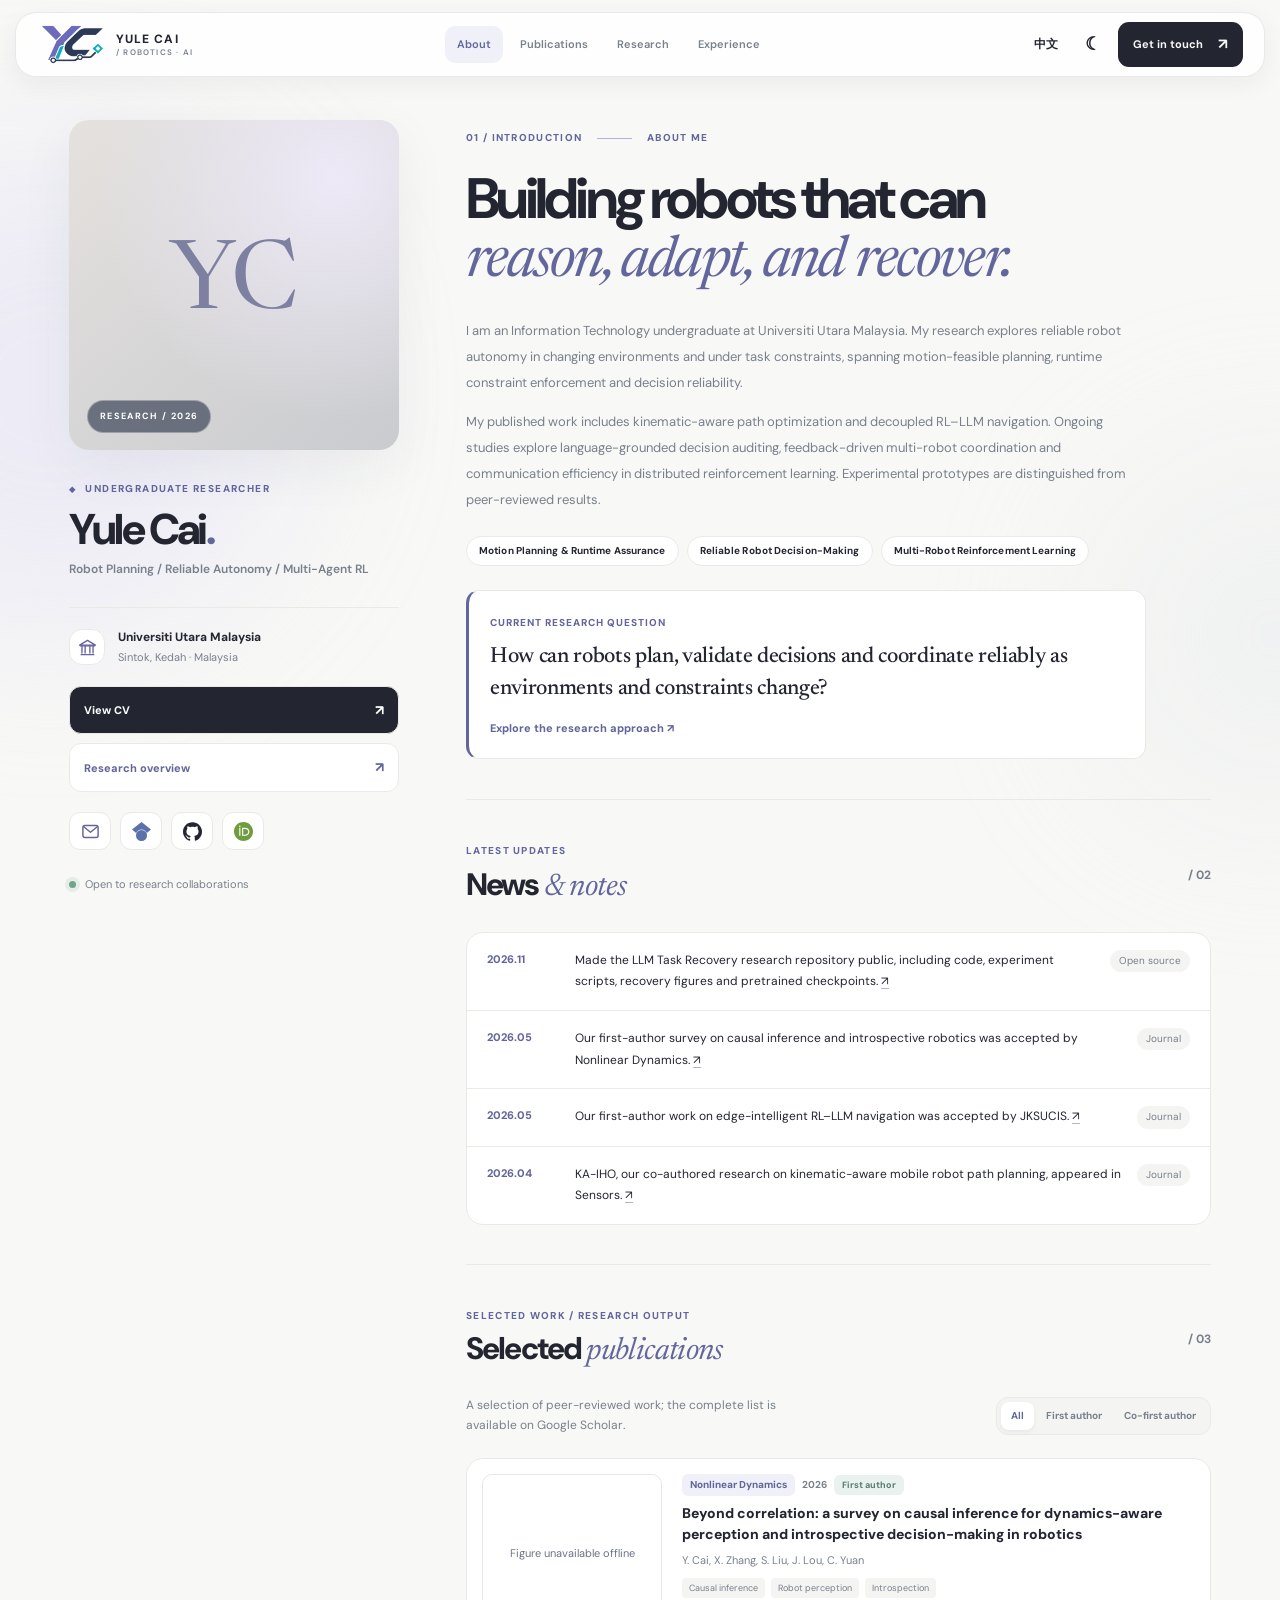
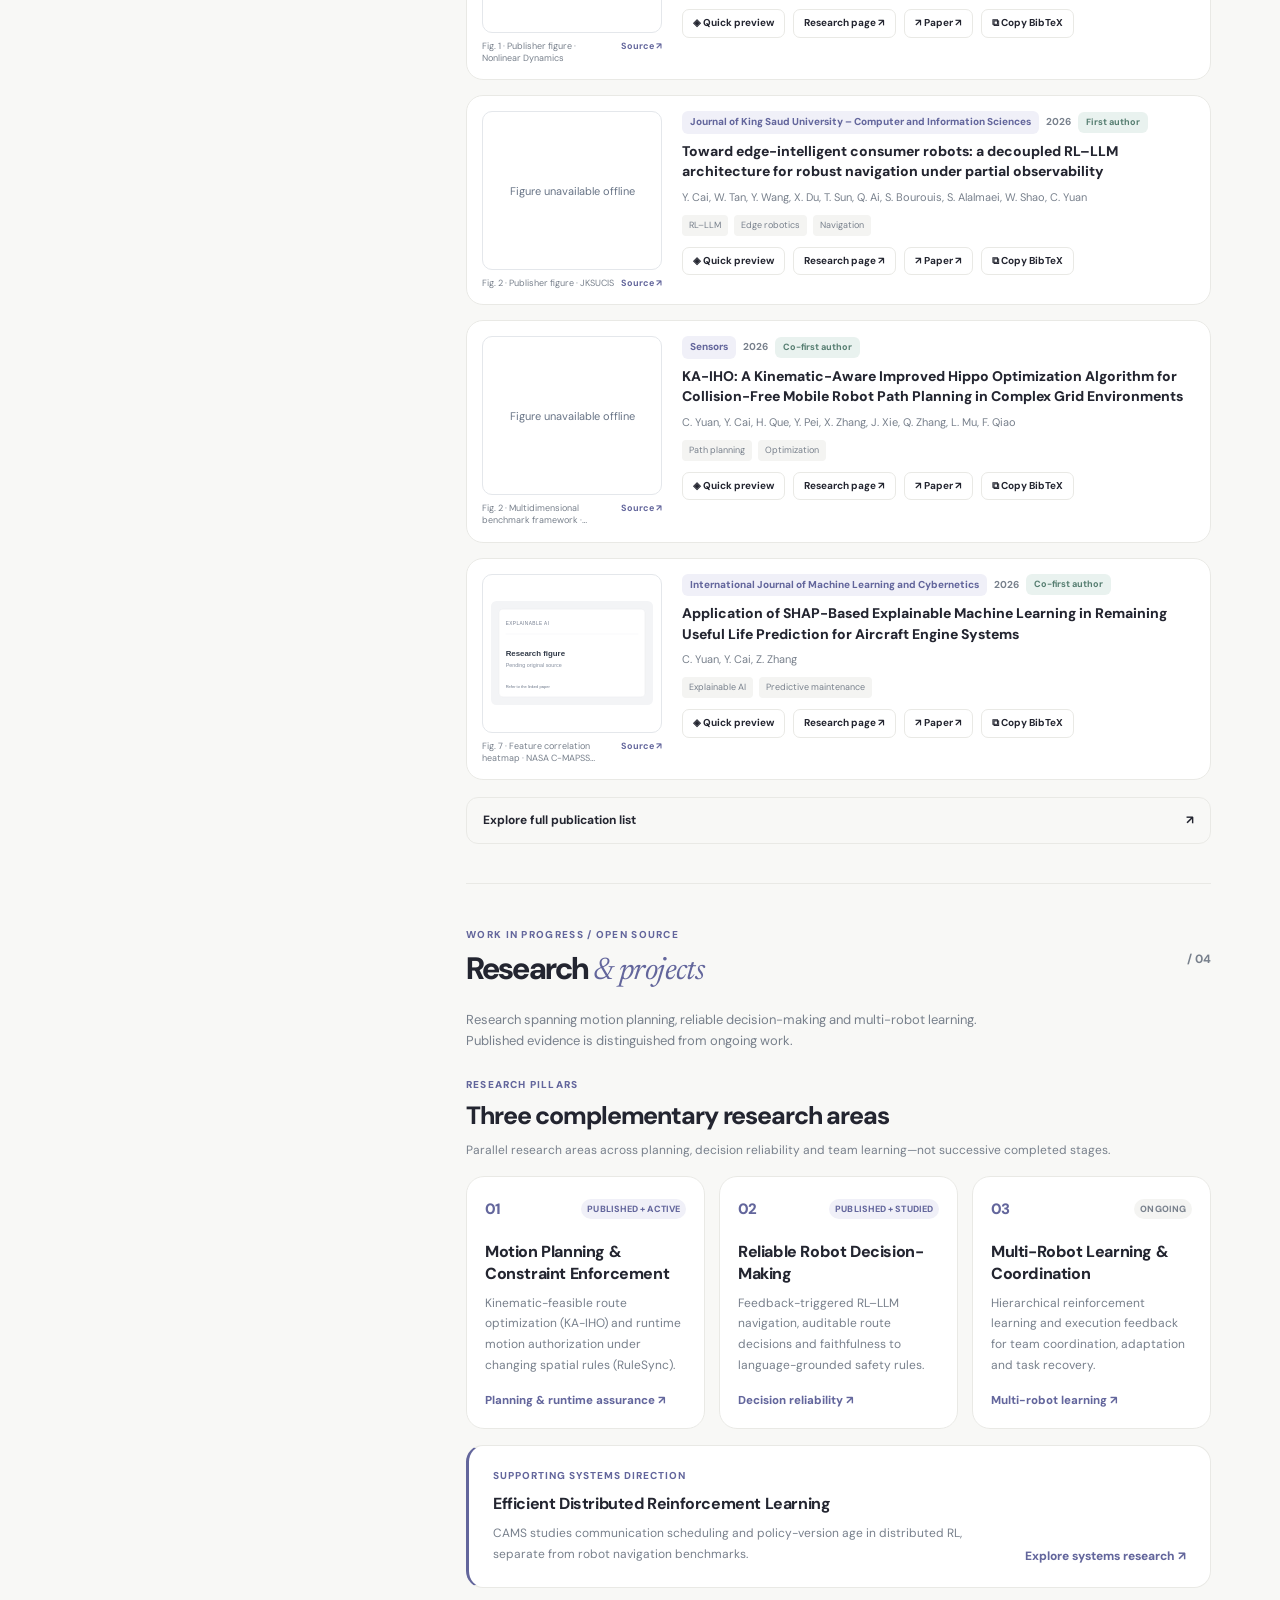
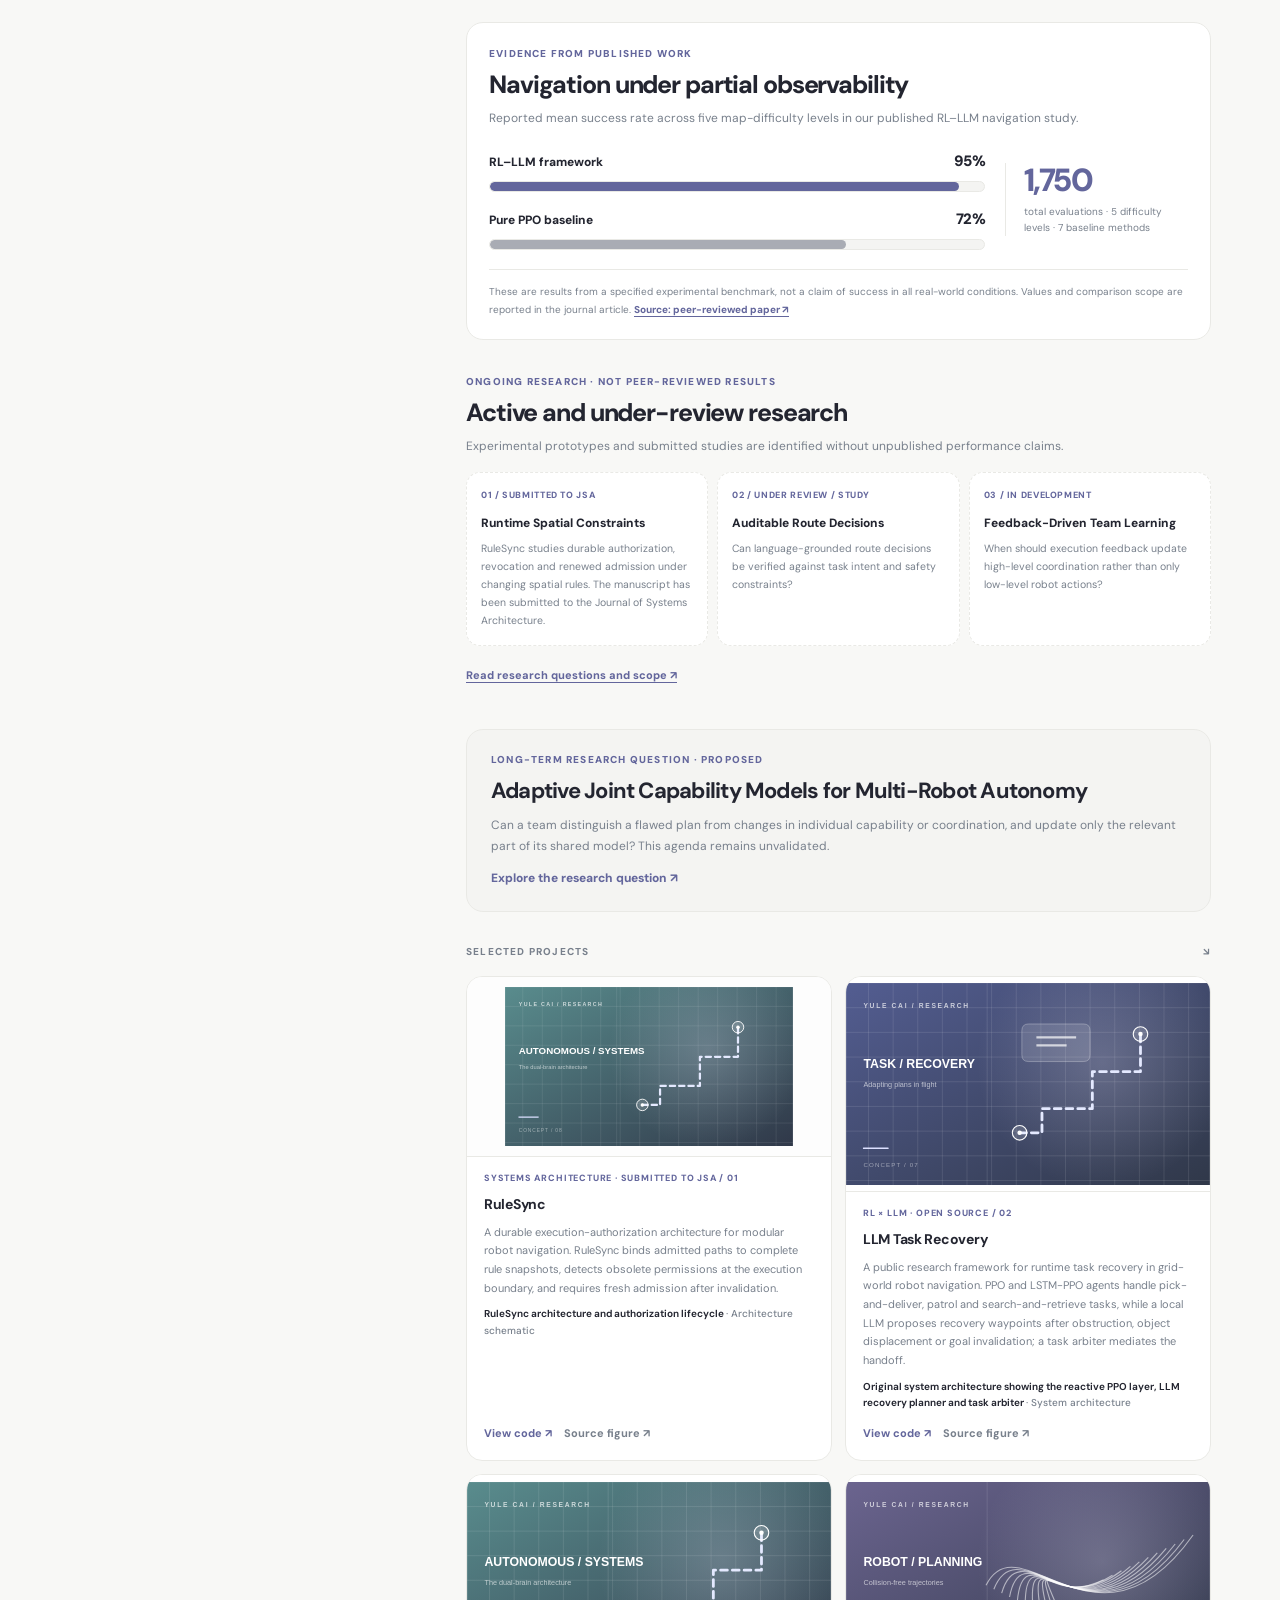
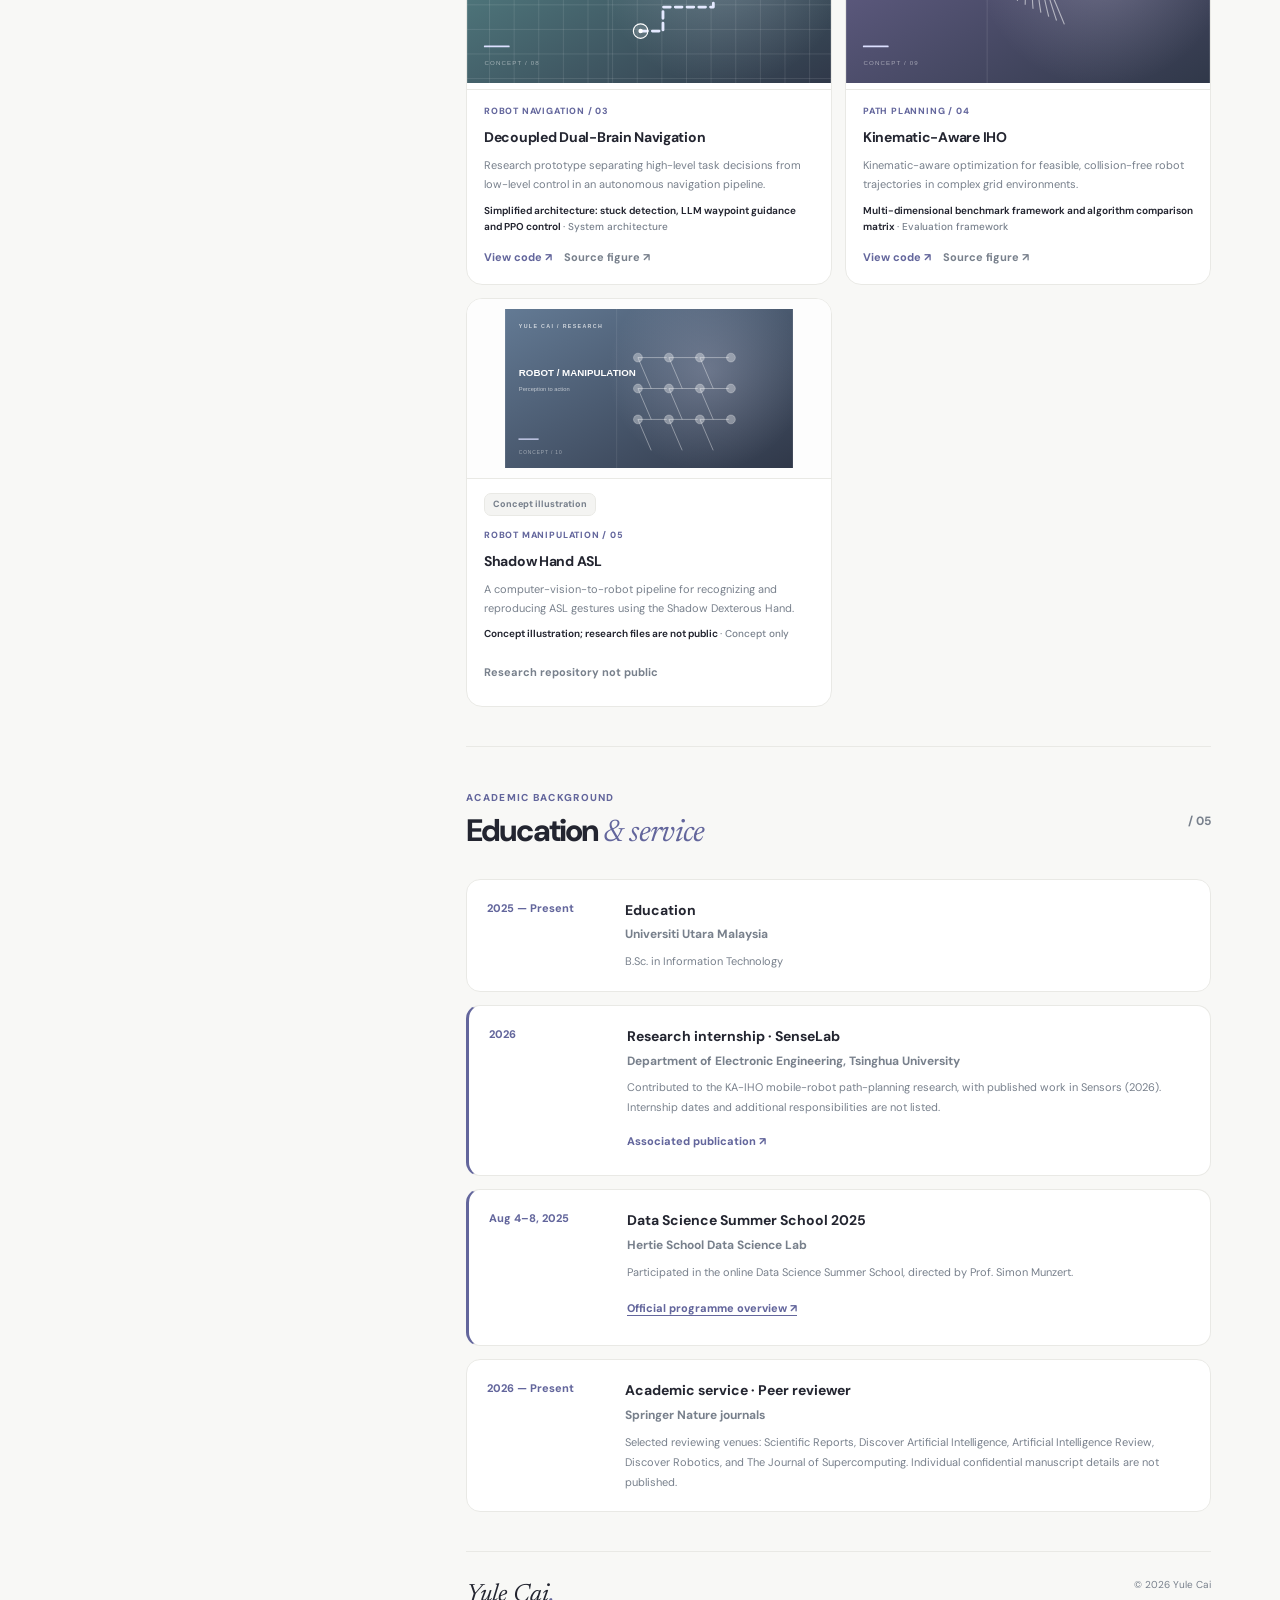
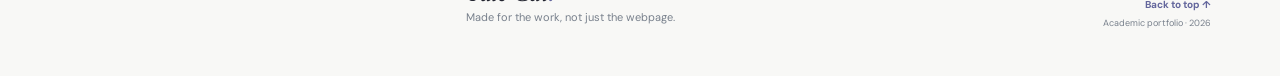
==== commit 16945c7a: "Improve portrait resolution and consistent responsive aspect ratio" ====
--- a/index.html
+++ b/index.html
@@ -27,7 +27,7 @@
   <link rel="icon" type="image/png" sizes="64x64" href="/assets/yc-icon-64.png?v=2.1" />
   <link rel="shortcut icon" href="/favicon.ico?v=2.1" />
   <link rel="apple-touch-icon" sizes="180x180" href="/assets/yc-icon-180.png?v=2.1" />
-  <link rel="stylesheet" href="styles.css?v=3.1" />
+  <link rel="stylesheet" href="styles.css?v=3.2" />
 <link rel="stylesheet" href="/assets/motion.css?v=1.7"><script src="/assets/motion.js?v=1.7"></script>  <link rel="stylesheet" href="/assets/hero-spotlight.css?v=2.5" />
   <link rel="stylesheet" href="/assets/hero-nav-scene.css?v=3.3" />
   
@@ -51,7 +51,7 @@
       <div class="profile-sticky">
         <div class="portrait-frame">
           <div class="portrait-shape"></div>
-          <img class="portrait" id="portrait" src="https://avatars.githubusercontent.com/u/239518976?v=4&amp;s=900" srcset="https://avatars.githubusercontent.com/u/239518976?v=4&amp;s=420 420w, https://avatars.githubusercontent.com/u/239518976?v=4&amp;s=900 900w" sizes="(max-width:760px) 180px, (max-width:1020px) 275px, 330px" alt="Portrait of Yule Cai" width="900" height="900" fetchpriority="high" loading="eager" decoding="async" />
+          <img class="portrait" id="portrait" src="https://avatars.githubusercontent.com/u/239518976?v=4&amp;s=1200" alt="Portrait of Yule Cai" width="1200" height="1200" fetchpriority="high" loading="eager" decoding="async" />
           <div class="portrait-fallback" id="portrait-fallback">YC</div>
           <span class="portrait-label">RESEARCH / 2026</span>
         </div>
@@ -137,7 +137,7 @@
   </main>
   <dialog id="paper-dialog" class="paper-dialog" aria-labelledby="paper-modal-title"><div class="modal-shell"><button id="paper-close" class="modal-close" aria-label="Close preview">✕</button><div id="modal-content"></div></div></dialog>
   <div class="toast" id="toast" aria-live="polite"></div>
-  <script src="data.js?v=3.3"></script><script src="studies.js?v=3.2"></script><script src="app.js?v=3.1"></script>
+  <script src="data.js?v=3.4"></script><script src="studies.js?v=3.2"></script><script src="app.js?v=3.1"></script>
   <script src="/assets/hero-spotlight.js?v=3.3"></script>
   <script src="/assets/hero-nav-scene.js?v=3.2"></script>
   
--- a/styles.css
+++ b/styles.css
@@ -2,12 +2,12 @@
 :root{--bg:#f8f8f6;--surface:#fff;--ink:#232530;--muted:#78808c;--line:#e9e9e5;--accent:#63669c;--accent-soft:#f0f0f8;--violet:#b3b3d7;--soft:#f4f4f2;--shadow:0 16px 55px rgba(41,46,62,.06);color-scheme:light}
 :root[data-theme="dark"]{--bg:#171a20;--surface:#21252e;--ink:#f0f0ef;--muted:#a4a9b2;--line:#373a42;--accent:#aeb1f1;--accent-soft:#2b2e46;--violet:#888fc2;--soft:#272b33;--shadow:0 16px 55px rgba(0,0,0,.2);color-scheme:dark}
 *{box-sizing:border-box}html{scroll-behavior:smooth;scroll-padding-top:115px}body{margin:0;background:var(--bg);font-family:'DM Sans','Manrope',sans-serif;font-size:14px;line-height:1.64;color:var(--ink);-webkit-font-smoothing:antialiased}button,a{font:inherit}button{cursor:pointer}a{color:inherit;text-decoration:none}a:focus-visible,button:focus-visible{outline:2px solid var(--accent);outline-offset:4px}button{border:0}img{display:block;max-width:100%}.ambient{pointer-events:none;position:fixed;border-radius:50%;filter:blur(80px);opacity:.36;z-index:-1}.ambient-one{width:500px;height:500px;top:140px;left:-200px;background:#dbd8f6}.ambient-two{width:370px;height:370px;bottom:80px;right:-180px;background:#e5e7eb}.global-header{position:sticky;z-index:20;top:12px;max-width:1250px;margin:12px auto 0;min-height:65px;padding:0 21px 0 24px;border:1px solid rgba(196,198,205,.38);border-radius:21px;background:color-mix(in srgb,var(--surface) 82%,transparent);box-shadow:0 7px 25px rgba(37,40,54,.055);backdrop-filter:blur(24px);display:flex;align-items:center;gap:34px}.brand{display:flex;align-items:center;gap:9px;white-space:nowrap}.brand-mark{font-family:'Newsreader',serif;font-size:29px;font-weight:500;letter-spacing:-3px}.brand-dot{color:var(--accent)}.brand-caption{font-size:12px;font-weight:800;letter-spacing:.09em}.brand-caption small{display:block;font-size:8px;font-weight:600;color:var(--muted);letter-spacing:.15em;margin-top:-4px}.primary-nav{display:flex;gap:5px;align-items:center;justify-content:center;flex:1}.primary-nav a{padding:9px 12px;border-radius:10px;font-weight:600;font-size:11px;color:var(--muted);transition:all .2s}.primary-nav a:hover,.primary-nav a.active{color:var(--accent);background:var(--accent-soft)}.header-actions{display:flex;gap:7px;align-items:center}.header-button{height:33px;min-width:36px;padding:0 10px;border-radius:9px;background:transparent;color:var(--ink);font-size:12px;font-weight:700}.header-button:hover{background:var(--soft)}.theme-button{font-size:18px}.get-in-touch{display:flex;align-items:center;gap:15px;background:var(--ink);color:var(--bg);border-radius:11px;padding:10px 15px;font-size:11px;font-weight:700}.get-in-touch span{font-size:15px}.mobile-menu{display:none;background:none;color:var(--ink);font-size:24px}
-.layout{display:grid;grid-template-columns:330px minmax(0,1fr);column-gap:67px;max-width:1190px;margin:43px auto 0;padding:0 24px}.profile-sticky{position:sticky;top:113px}.portrait-frame{aspect-ratio:1.04;overflow:hidden;position:relative;border-radius:20px;background:linear-gradient(138deg,#e5e1de 0%,#c9cbcf 100%);box-shadow:var(--shadow)}.portrait-shape{position:absolute;inset:0;background:radial-gradient(ellipse at 80% 18%,#ede9f7,transparent 63%)}.portrait{position:absolute;width:100%;height:100%;object-fit:cover;object-position:center 36%;z-index:1}.portrait-fallback{position:absolute;inset:0;display:flex;align-items:center;justify-content:center;font:95px 'Newsreader',serif;color:#7d80a0}.portrait-label{position:absolute;bottom:17px;left:18px;z-index:2;font-size:9px;font-weight:700;letter-spacing:.15em;color:white;background:#343c51a8;border:1px solid #ffffff55;backdrop-filter:blur(10px);padding:8px 12px;border-radius:20px}.profile-heading{margin-top:26px}.eyebrow{font-size:10px;letter-spacing:.14em;font-weight:800;color:var(--accent)}.with-point:before{content:'◆';font-size:8px;margin-right:9px}.profile-heading h1{margin:6px 0 4px;font-size:43px;line-height:1.12;letter-spacing:-.065em;font-weight:800}.period{color:var(--accent)}.profile-heading p{font-size:12px;color:var(--muted);line-height:1.8;margin:6px 0 0;font-weight:600}.separator{color:#bcbece;margin:0 3px}.profile-rule{margin:26px 0 21px;border-bottom:1px solid var(--line)}.profile-affiliation{display:flex;align-items:center;gap:13px}.round-icon{width:36px;height:36px;border:1px solid var(--line);border-radius:13px;display:grid;place-items:center;color:var(--accent);font-size:21px;background:var(--surface)}.profile-affiliation strong{font-size:12px;display:block}.profile-affiliation small{display:block;color:var(--muted);font-size:11px;margin-top:2px}.socials{display:flex;gap:9px;margin-top:20px}.socials a{width:42px;height:38px;border-radius:11px;display:grid;place-items:center;background:var(--surface);border:1px solid var(--line);font-size:12px;font-weight:800;color:var(--accent);transition:transform .2s,background .2s}.socials a:hover{transform:translateY(-3px);background:var(--accent-soft)}.profile-bottom{display:flex;gap:9px;align-items:center;font-size:11px;color:var(--muted);margin-top:25px}.availability-dot{width:7px;height:7px;background:#70a58c;border-radius:50%;box-shadow:0 0 0 4px #70a58c22}
+.layout{display:grid;grid-template-columns:330px minmax(0,1fr);column-gap:67px;max-width:1190px;margin:43px auto 0;padding:0 24px}.profile-sticky{position:sticky;top:113px}.portrait-frame{aspect-ratio:1;overflow:hidden;position:relative;border-radius:20px;background:linear-gradient(138deg,#e5e1de 0%,#c9cbcf 100%);box-shadow:var(--shadow)}.portrait-shape{position:absolute;inset:0;background:radial-gradient(ellipse at 80% 18%,#ede9f7,transparent 63%)}.portrait{position:absolute;width:100%;height:100%;object-fit:cover;object-position:center;z-index:1}.portrait-fallback{position:absolute;inset:0;display:flex;align-items:center;justify-content:center;font:95px 'Newsreader',serif;color:#7d80a0}.portrait-label{position:absolute;bottom:17px;left:18px;z-index:2;font-size:9px;font-weight:700;letter-spacing:.15em;color:white;background:#343c51a8;border:1px solid #ffffff55;backdrop-filter:blur(10px);padding:8px 12px;border-radius:20px}.profile-heading{margin-top:26px}.eyebrow{font-size:10px;letter-spacing:.14em;font-weight:800;color:var(--accent)}.with-point:before{content:'◆';font-size:8px;margin-right:9px}.profile-heading h1{margin:6px 0 4px;font-size:43px;line-height:1.12;letter-spacing:-.065em;font-weight:800}.period{color:var(--accent)}.profile-heading p{font-size:12px;color:var(--muted);line-height:1.8;margin:6px 0 0;font-weight:600}.separator{color:#bcbece;margin:0 3px}.profile-rule{margin:26px 0 21px;border-bottom:1px solid var(--line)}.profile-affiliation{display:flex;align-items:center;gap:13px}.round-icon{width:36px;height:36px;border:1px solid var(--line);border-radius:13px;display:grid;place-items:center;color:var(--accent);font-size:21px;background:var(--surface)}.profile-affiliation strong{font-size:12px;display:block}.profile-affiliation small{display:block;color:var(--muted);font-size:11px;margin-top:2px}.socials{display:flex;gap:9px;margin-top:20px}.socials a{width:42px;height:38px;border-radius:11px;display:grid;place-items:center;background:var(--surface);border:1px solid var(--line);font-size:12px;font-weight:800;color:var(--accent);transition:transform .2s,background .2s}.socials a:hover{transform:translateY(-3px);background:var(--accent-soft)}.profile-bottom{display:flex;gap:9px;align-items:center;font-size:11px;color:var(--muted);margin-top:25px}.availability-dot{width:7px;height:7px;background:#70a58c;border-radius:50%;box-shadow:0 0 0 4px #70a58c22}
 .content-column{min-width:0}.content-column section{scroll-margin-top:110px}.intro-section{padding:10px 0 40px}.section-kicker{font-size:10px;letter-spacing:.13em;font-weight:800;color:var(--accent)}.intro-section>.section-kicker{display:flex;align-items:center;gap:15px}.kicker-line{width:35px;height:1px;background:var(--violet)}.intro-title{font-size:clamp(37px,4vw,58px);line-height:1.16;letter-spacing:-.065em;margin:22px 0 23px;max-width:730px;font-weight:700}.intro-title em{font-family:'Newsreader',serif;font-weight:400;color:var(--accent);letter-spacing:-.045em}.bio-text{max-width:670px;color:var(--muted);font-size:13px;line-height:2}.bio-text p{margin:0 0 13px}.research-tags{display:flex;flex-wrap:wrap;gap:8px;margin-top:23px}.research-tags span{font-size:10px;font-weight:700;letter-spacing:.01em;padding:6px 12px;border:1px solid var(--line);background:var(--surface);color:var(--ink);border-radius:30px}.content-column>section:not(.intro-section){padding:43px 0 39px;border-top:1px solid var(--line)}.section-heading{display:flex;justify-content:space-between;align-items:center;margin-bottom:24px}.section-heading h2{font-size:31px;letter-spacing:-.06em;margin:5px 0 0;font-weight:800;line-height:1.3}.section-heading h2 span{font-family:'Newsreader',serif;font-weight:400;font-style:italic;color:var(--accent);letter-spacing:-.02em}.section-number{font-size:12px;color:var(--muted);font-weight:700}.news-list{background:var(--surface);border:1px solid var(--line);border-radius:17px;overflow:hidden}.news-row{display:grid;grid-template-columns:74px 1fr auto;gap:14px;align-items:start;padding:17px 20px;border-bottom:1px solid var(--line)}.news-row:last-child{border-bottom:0}.news-date{color:var(--accent);font-weight:800;font-size:11px}.news-body{font-size:12px;line-height:1.8}.news-body a{text-decoration:underline;text-underline-offset:3px;text-decoration-color:var(--violet)}.news-type{color:var(--muted);font-size:10px;background:var(--soft);border-radius:20px;padding:3px 9px;white-space:nowrap}.publication-toolbar{display:flex;align-items:center;justify-content:space-between;gap:20px;margin-bottom:22px}.publication-toolbar p{color:var(--muted);font-size:12px;max-width:350px;margin:0}.pub-filters{display:flex;padding:4px;background:var(--soft);border:1px solid var(--line);border-radius:12px;gap:2px}.filter{background:transparent;color:var(--muted);padding:6px 10px;white-space:nowrap;border-radius:8px;font-size:10px;font-weight:700}.filter.active{background:var(--surface);color:var(--accent);box-shadow:0 2px 5px #0000000e}.publication-list{display:grid;gap:15px}.pub-card{display:grid;grid-template-columns:180px minmax(0,1fr);gap:20px;background:var(--surface);border:1px solid var(--line);border-radius:17px;padding:15px;transition:transform .2s,border .2s,box-shadow .2s}.pub-card:hover{transform:translateY(-2px);border-color:#aeafcd;box-shadow:var(--shadow)}.pub-cover{height:159px;width:100%;object-fit:cover;border-radius:11px;background:#e8e8ed}.pub-meta{display:flex;align-items:center;flex-wrap:wrap;gap:7px;margin-bottom:7px}.pub-venue{font-size:10px;font-weight:800;color:var(--accent);background:var(--accent-soft);border-radius:6px;padding:3px 8px}.pub-year{font-size:10px;font-weight:700;color:var(--muted)}.pub-role{font-size:9px;color:#557d70;background:#e9f2ef;padding:3px 8px;border-radius:6px;font-weight:700}.pub-title{font-size:14px;font-weight:800;line-height:1.48;margin:0 0 7px;letter-spacing:-.015em}.pub-title button{background:none;border:0;text-align:left;color:inherit;font-weight:inherit;padding:0;line-height:inherit}.pub-title button:hover{color:var(--accent)}.pub-authors{font-size:11px;line-height:1.55;color:var(--muted);margin:0 0 9px}.pub-tags{display:flex;flex-wrap:wrap;gap:6px;margin-bottom:11px}.pub-tags span{font-size:9px;color:var(--muted);background:var(--soft);padding:3px 7px;border-radius:4px}.pub-actions{display:flex;gap:8px;flex-wrap:wrap}.pub-actions a,.pub-actions button{border:1px solid var(--line);background:transparent;border-radius:7px;padding:5px 10px;color:var(--ink);font-size:10px;font-weight:700}.pub-actions a:hover,.pub-actions button:hover{background:var(--accent-soft);color:var(--accent)}.archive-link{display:flex;justify-content:space-between;align-items:center;margin-top:17px;padding:13px 16px;border:1px solid var(--line);border-radius:12px;font-size:12px;font-weight:700}.archive-link:hover{background:var(--surface);color:var(--accent)}.section-lede{font-size:13px;color:var(--muted);margin:-7px 0 25px;max-width:530px}.focus-grid{display:grid;grid-template-columns:repeat(3,1fr);gap:10px}.focus-card{padding:17px 15px;border:1px solid var(--line);border-radius:14px;background:var(--surface)}.focus-mark{display:flex;align-items:center;justify-content:space-between;color:var(--accent);margin-bottom:12px}.focus-mark .mono{font-weight:800;font-size:10px;color:var(--muted)}.focus-mark svg{width:38px;height:35px}.focus-card h3{font-size:12px;line-height:1.5;margin:0 0 8px}.focus-card p{margin:0;color:var(--muted);font-size:10px;line-height:1.7}.projects-label{display:flex;justify-content:space-between;align-items:center;font-weight:800;letter-spacing:.12em;font-size:10px;color:var(--muted);margin:32px 0 15px}.projects-list{display:grid;grid-template-columns:repeat(2,minmax(0,1fr));gap:13px}.project-card{background:var(--surface);border:1px solid var(--line);border-radius:16px;overflow:hidden;display:flex;flex-direction:column;transition:transform .2s,box-shadow .2s}.project-card:hover{transform:translateY(-2px);box-shadow:var(--shadow)}.project-art{width:100%;aspect-ratio:1.95;object-fit:cover;background:var(--soft)}.project-content{padding:14px 17px 18px;display:flex;flex-direction:column;flex:1}.project-category{font-size:9px;letter-spacing:.09em;font-weight:800;color:var(--accent);margin-bottom:7px}.project-card h3{margin:0 0 7px;font-size:14px;letter-spacing:-.02em}.project-card p{color:var(--muted);font-size:11px;line-height:1.7;margin:0 0 14px}.project-link{font-weight:800;font-size:11px;color:var(--accent);margin-top:auto}.experience-content{display:grid;gap:13px}.timeline-item{display:grid;grid-template-columns:118px minmax(0,1fr);gap:20px;padding:19px 20px;background:var(--surface);border:1px solid var(--line);border-radius:14px}.timeline-date{font-weight:800;color:var(--accent);font-size:11px}.timeline-item h3{font-size:14px;margin:0 0 3px}.timeline-item .organization{font-size:12px;font-weight:700;margin:0 0 6px}.timeline-item p{font-size:11px;color:var(--muted);margin:0;line-height:1.8}.footer{display:flex;justify-content:space-between;gap:20px;align-items:center;padding:25px 0 45px;border-top:1px solid var(--line)}.footer-sign{font:italic 25px 'Newsreader',serif}.footer-sign span{color:var(--accent)}.footer p{margin:0;font-size:11px;color:var(--muted)}.footer-right{text-align:right;display:flex;flex-direction:column;gap:3px;font-size:10px;color:var(--muted)}.footer-right a{color:var(--accent);font-weight:700}.footer-right small{font-size:9px}
 .paper-dialog{padding:0;border:1px solid var(--line);background:var(--surface);color:var(--ink);border-radius:21px;box-shadow:0 35px 100px #11121e5b;width:min(800px,calc(100vw - 30px));max-height:min(93vh,980px);overflow-y:auto}.paper-dialog::backdrop{background:rgba(23,25,34,.65);backdrop-filter:blur(7px)}.modal-shell{padding:36px;position:relative}.modal-close{position:sticky;z-index:4;top:0;float:right;width:35px;height:35px;border:1px solid var(--line);border-radius:50%;background:var(--surface);color:var(--ink);font-size:14px}.modal-overline{font-size:10px;letter-spacing:.13em;font-weight:800;color:var(--accent)}.modal-title{font-size:clamp(24px,3vw,36px);line-height:1.25;letter-spacing:-.05em;margin:14px 0}.modal-sub{color:var(--muted);font-size:12px}.modal-cover{height:230px;object-fit:cover;width:100%;border-radius:13px;margin:19px 0}.modal-takeaway{font:italic 28px/1.25 'Newsreader',serif;color:var(--accent);margin:16px 0}.modal-section{margin-top:22px;border-top:1px solid var(--line);padding-top:19px}.modal-section h3{font-size:13px;margin:0 0 9px}.modal-section p,.modal-section li{font-size:12px;line-height:1.85;color:var(--muted)}.modal-section ol{margin:0;padding-left:19px}.modal-actions{display:flex;gap:9px;flex-wrap:wrap;margin-top:18px}.modal-actions a,.modal-actions button{padding:10px 14px;border-radius:9px;background:var(--accent-soft);color:var(--accent);font-size:11px;font-weight:800}.modal-actions a.primary{background:var(--accent);color:#fff}.toast{position:fixed;bottom:28px;left:50%;transform:translate(-50%,20px);opacity:0;pointer-events:none;border:1px solid var(--line);background:var(--ink);color:var(--bg);padding:10px 15px;border-radius:10px;box-shadow:var(--shadow);font-size:12px;z-index:50;transition:all .2s}.toast.show{transform:translate(-50%,0);opacity:1}
 @media(max-width:1020px){.global-header{margin:10px 15px 0}.layout{gap:35px;grid-template-columns:275px minmax(0,1fr);padding:0 23px}.primary-nav a{padding:7px}.brand-caption small{display:none}.get-in-touch{display:none}.pub-card{grid-template-columns:145px minmax(0,1fr)}.pub-cover{height:148px}.focus-grid{grid-template-columns:repeat(3,1fr)}}
-@media(max-width:760px){.global-header{top:7px;padding:0 13px 0 17px;min-height:58px;border-radius:16px;gap:10px}.brand{margin-right:auto}.brand-caption{font-size:11px}.header-actions{gap:0}.mobile-menu{display:block;font-size:20px}.primary-nav{display:none;position:absolute;top:66px;left:0;right:0;padding:12px;border:1px solid var(--line);background:var(--surface);box-shadow:var(--shadow);border-radius:15px;flex-direction:column;align-items:stretch}.primary-nav.open{display:flex}.primary-nav a{padding:10px 14px}.layout{display:block;margin-top:25px;padding:0 18px}.profile-sticky{display:grid;position:static;grid-template-columns:128px 1fr;gap:0 18px}.portrait-frame{grid-row:span 3;aspect-ratio:.83;border-radius:14px}.portrait-label{display:none}.profile-heading{margin-top:4px}.profile-heading h1{font-size:33px}.profile-heading p{font-size:11px}.profile-rule,.profile-bottom{display:none}.profile-affiliation{grid-column:2;align-self:center}.profile-affiliation strong{font-size:10px}.profile-affiliation small{font-size:9px}.round-icon{width:30px;height:30px}.socials{grid-column:2;align-self:end;margin-top:9px;gap:6px}.socials a{width:34px;height:30px;font-size:10px}.intro-section{padding-top:34px}.intro-title{font-size:clamp(35px,8vw,48px)}.content-column>section:not(.intro-section){padding:34px 0}.section-heading h2{font-size:29px}.publication-toolbar{align-items:stretch;flex-direction:column;gap:12px}.pub-filters{width:max-content}.pub-card{grid-template-columns:127px minmax(0,1fr);gap:13px;padding:10px}.pub-cover{height:141px}.pub-title{font-size:12px}.pub-venue{font-size:9px}.pub-authors{font-size:10px}.pub-tags{display:none}.focus-grid{grid-template-columns:repeat(3,1fr);gap:6px}.focus-card{padding:13px 10px}.focus-card h3{font-size:11px}.focus-card p{font-size:10px}.projects-list{gap:10px}.project-content{padding:12px}.project-card h3{font-size:12px}.project-card p{font-size:10px}.news-row{grid-template-columns:55px 1fr;gap:9px;padding:12px}.news-type{display:none}}
-@media(max-width:430px){.profile-sticky{grid-template-columns:105px 1fr;gap:0 12px}.profile-heading h1{font-size:28px}.profile-heading p{font-size:10px}.eyebrow{font-size:8px}.portrait-frame{aspect-ratio:.76}.socials{margin-top:7px}.socials a{width:31px;height:29px}.focus-grid{grid-template-columns:1fr}.focus-card{display:grid;grid-template-columns:45px 1fr;gap:0 13px}.focus-mark{grid-row:span 2;margin:0;align-self:center}.focus-mark .mono{display:none}.focus-card h3{margin-bottom:2px}.projects-list{grid-template-columns:1fr}.project-art{aspect-ratio:2.15}.pub-card{grid-template-columns:1fr}.pub-cover{height:158px;object-position:center}.pub-body{padding:3px 6px 7px}.pub-tags{display:flex}.timeline-item{grid-template-columns:1fr;gap:5px}.modal-shell{padding:21px}.modal-cover{height:175px}.footer{flex-direction:column;align-items:start}.footer-right{text-align:left}}
+@media(max-width:760px){.global-header{top:7px;padding:0 13px 0 17px;min-height:58px;border-radius:16px;gap:10px}.brand{margin-right:auto}.brand-caption{font-size:11px}.header-actions{gap:0}.mobile-menu{display:block;font-size:20px}.primary-nav{display:none;position:absolute;top:66px;left:0;right:0;padding:12px;border:1px solid var(--line);background:var(--surface);box-shadow:var(--shadow);border-radius:15px;flex-direction:column;align-items:stretch}.primary-nav.open{display:flex}.primary-nav a{padding:10px 14px}.layout{display:block;margin-top:25px;padding:0 18px}.profile-sticky{display:grid;position:static;grid-template-columns:128px 1fr;gap:0 18px}.portrait-frame{grid-row:span 3;aspect-ratio:1;border-radius:14px}.portrait-label{display:none}.profile-heading{margin-top:4px}.profile-heading h1{font-size:33px}.profile-heading p{font-size:11px}.profile-rule,.profile-bottom{display:none}.profile-affiliation{grid-column:2;align-self:center}.profile-affiliation strong{font-size:10px}.profile-affiliation small{font-size:9px}.round-icon{width:30px;height:30px}.socials{grid-column:2;align-self:end;margin-top:9px;gap:6px}.socials a{width:34px;height:30px;font-size:10px}.intro-section{padding-top:34px}.intro-title{font-size:clamp(35px,8vw,48px)}.content-column>section:not(.intro-section){padding:34px 0}.section-heading h2{font-size:29px}.publication-toolbar{align-items:stretch;flex-direction:column;gap:12px}.pub-filters{width:max-content}.pub-card{grid-template-columns:127px minmax(0,1fr);gap:13px;padding:10px}.pub-cover{height:141px}.pub-title{font-size:12px}.pub-venue{font-size:9px}.pub-authors{font-size:10px}.pub-tags{display:none}.focus-grid{grid-template-columns:repeat(3,1fr);gap:6px}.focus-card{padding:13px 10px}.focus-card h3{font-size:11px}.focus-card p{font-size:10px}.projects-list{gap:10px}.project-content{padding:12px}.project-card h3{font-size:12px}.project-card p{font-size:10px}.news-row{grid-template-columns:55px 1fr;gap:9px;padding:12px}.news-type{display:none}}
+@media(max-width:430px){.profile-sticky{grid-template-columns:105px 1fr;gap:0 12px}.profile-heading h1{font-size:28px}.profile-heading p{font-size:10px}.eyebrow{font-size:8px}.portrait-frame{aspect-ratio:1}.socials{margin-top:7px}.socials a{width:31px;height:29px}.focus-grid{grid-template-columns:1fr}.focus-card{display:grid;grid-template-columns:45px 1fr;gap:0 13px}.focus-mark{grid-row:span 2;margin:0;align-self:center}.focus-mark .mono{display:none}.focus-card h3{margin-bottom:2px}.projects-list{grid-template-columns:1fr}.project-art{aspect-ratio:2.15}.pub-card{grid-template-columns:1fr}.pub-cover{height:158px;object-position:center}.pub-body{padding:3px 6px 7px}.pub-tags{display:flex}.timeline-item{grid-template-columns:1fr;gap:5px}.modal-shell{padding:21px}.modal-cover{height:175px}.footer{flex-direction:column;align-items:start}.footer-right{text-align:left}}
 @media(prefers-reduced-motion:reduce){html{scroll-behavior:auto}*,*:before,*:after{transition:none!important}}
 
 /* Publication media: real figures are shown in full, without decorative crops. */
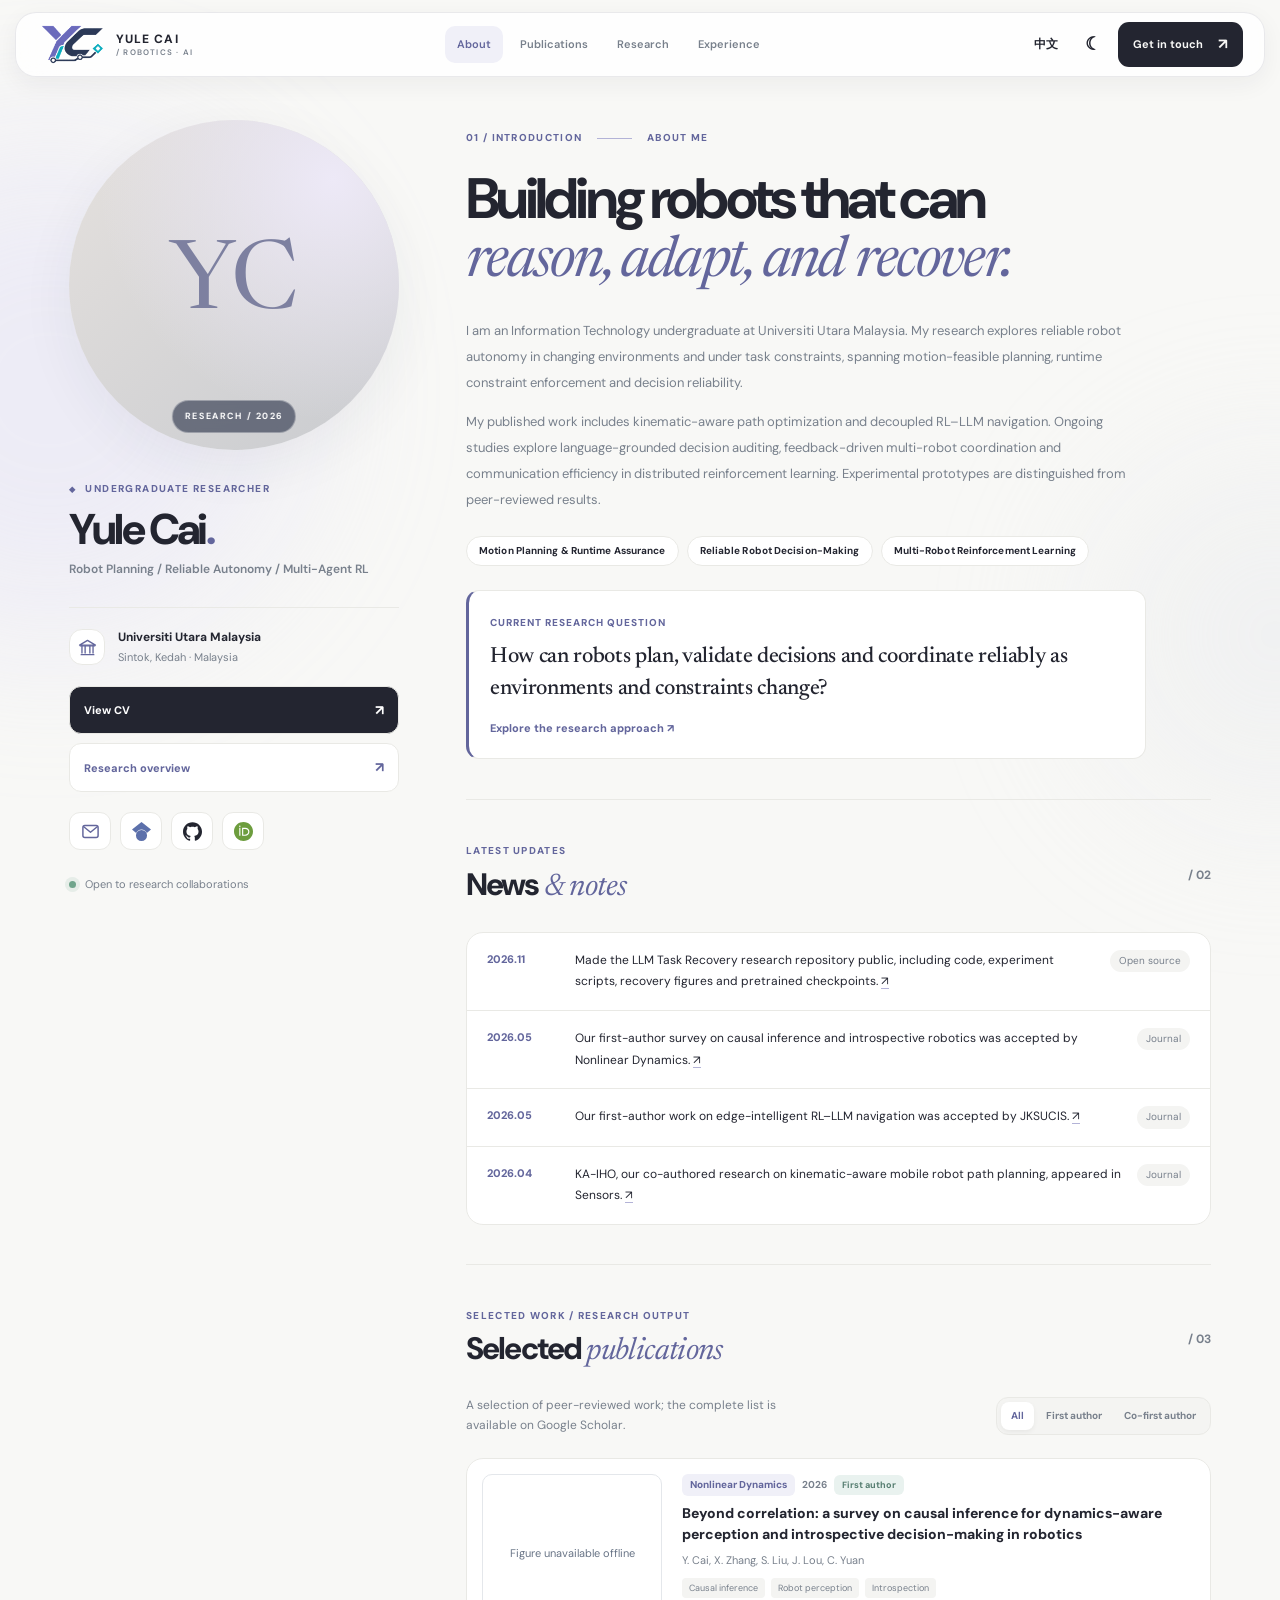
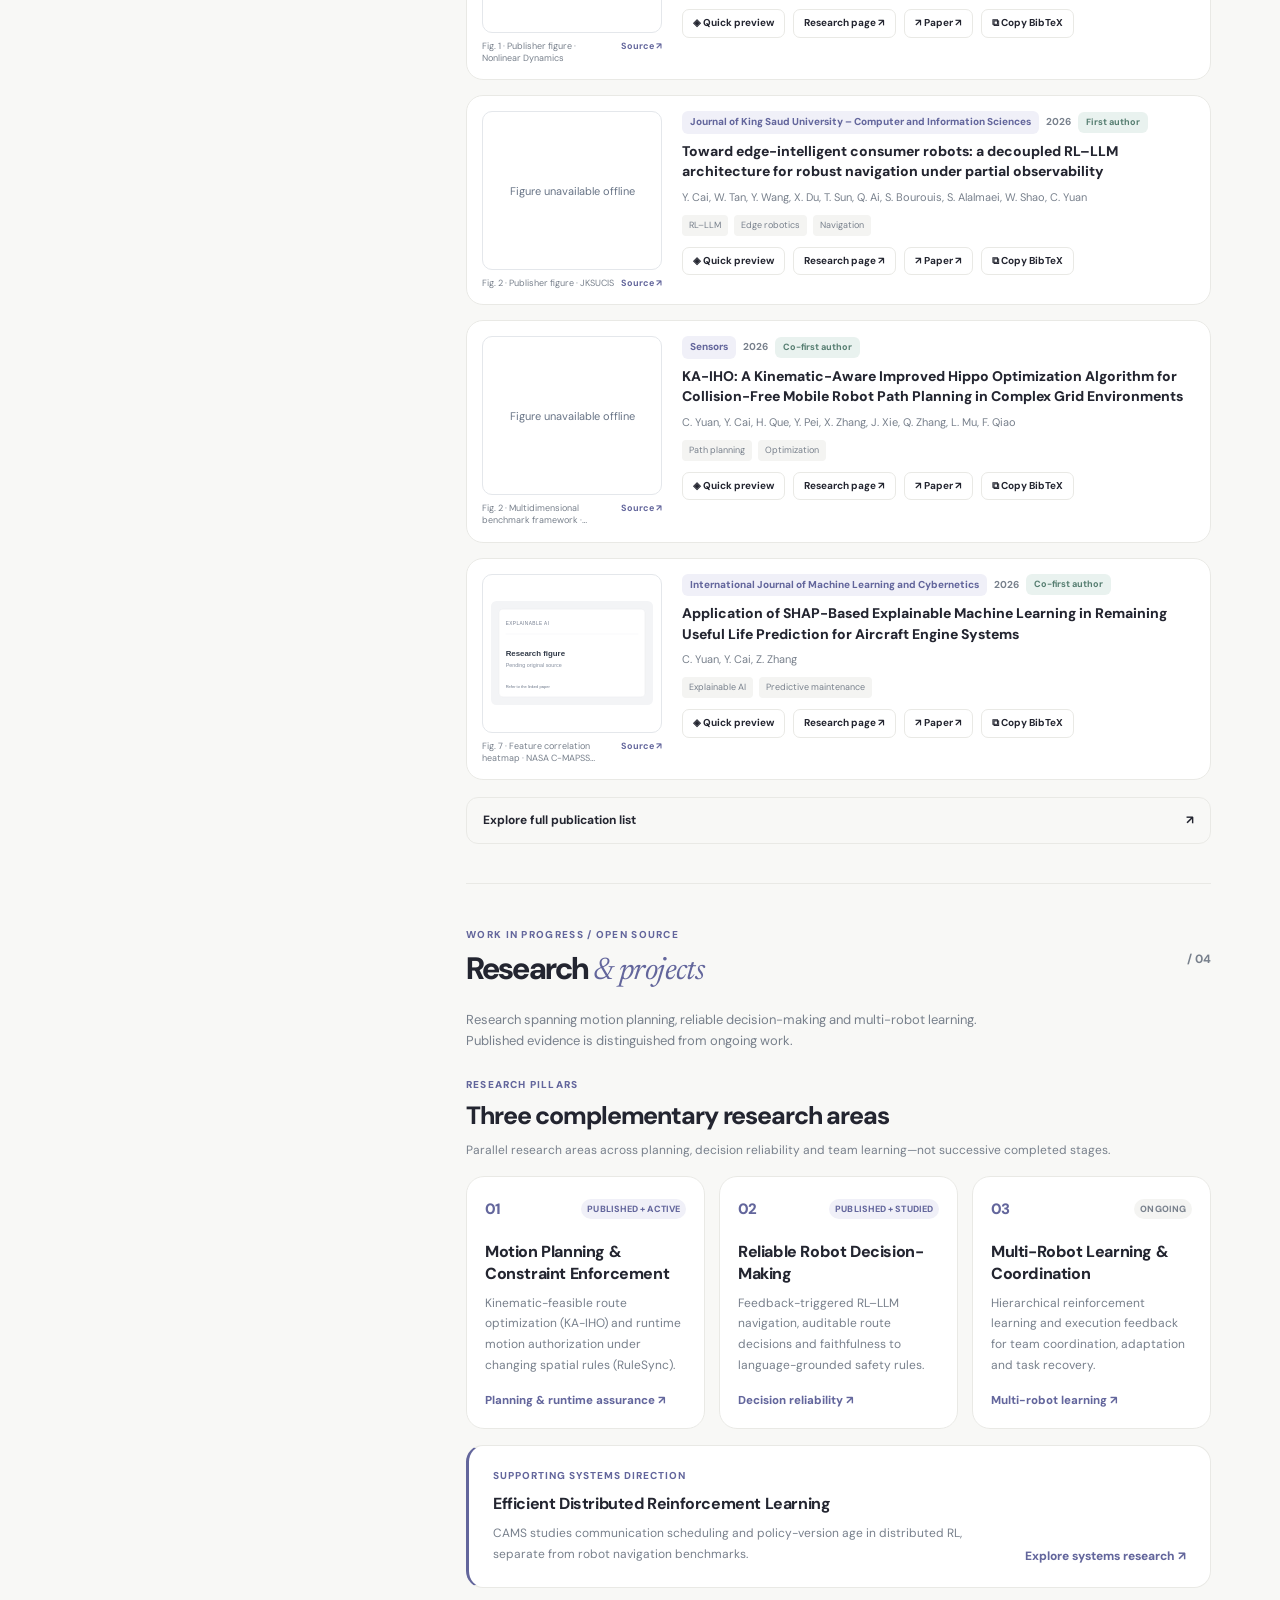
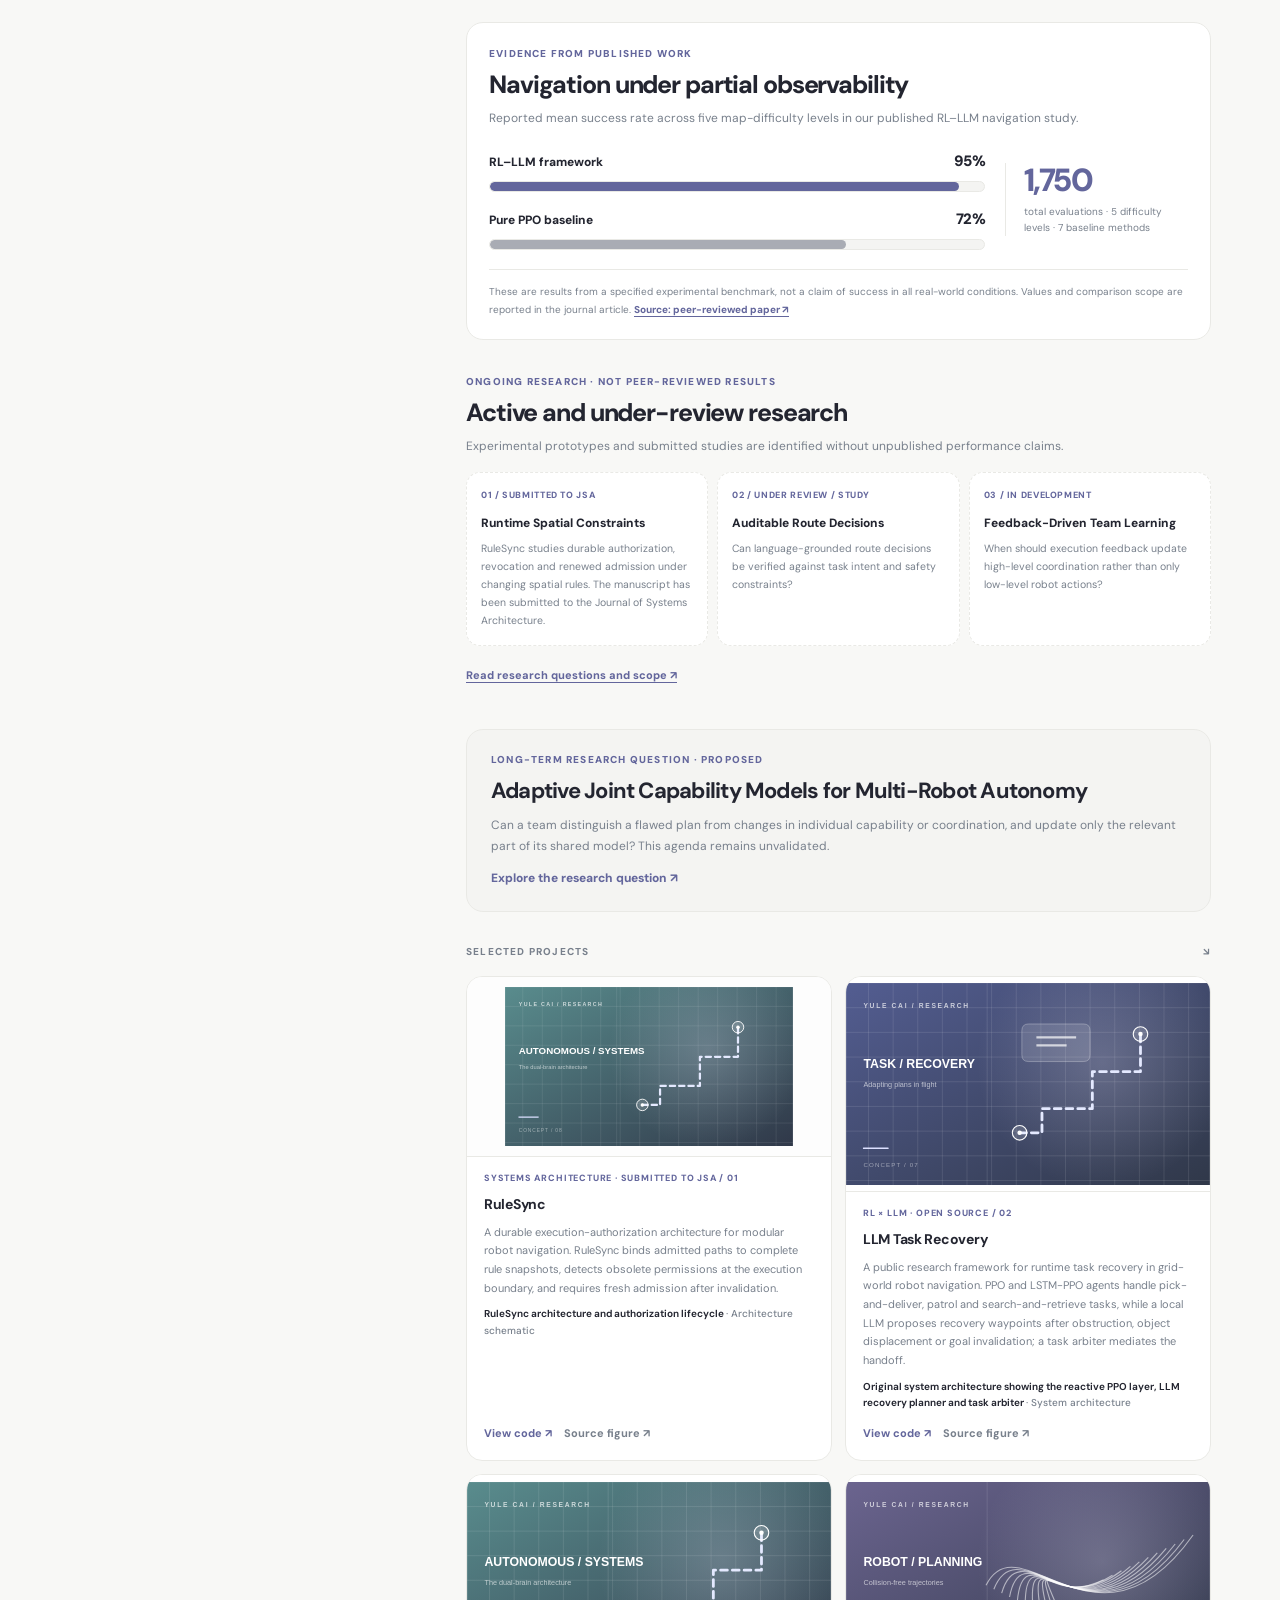
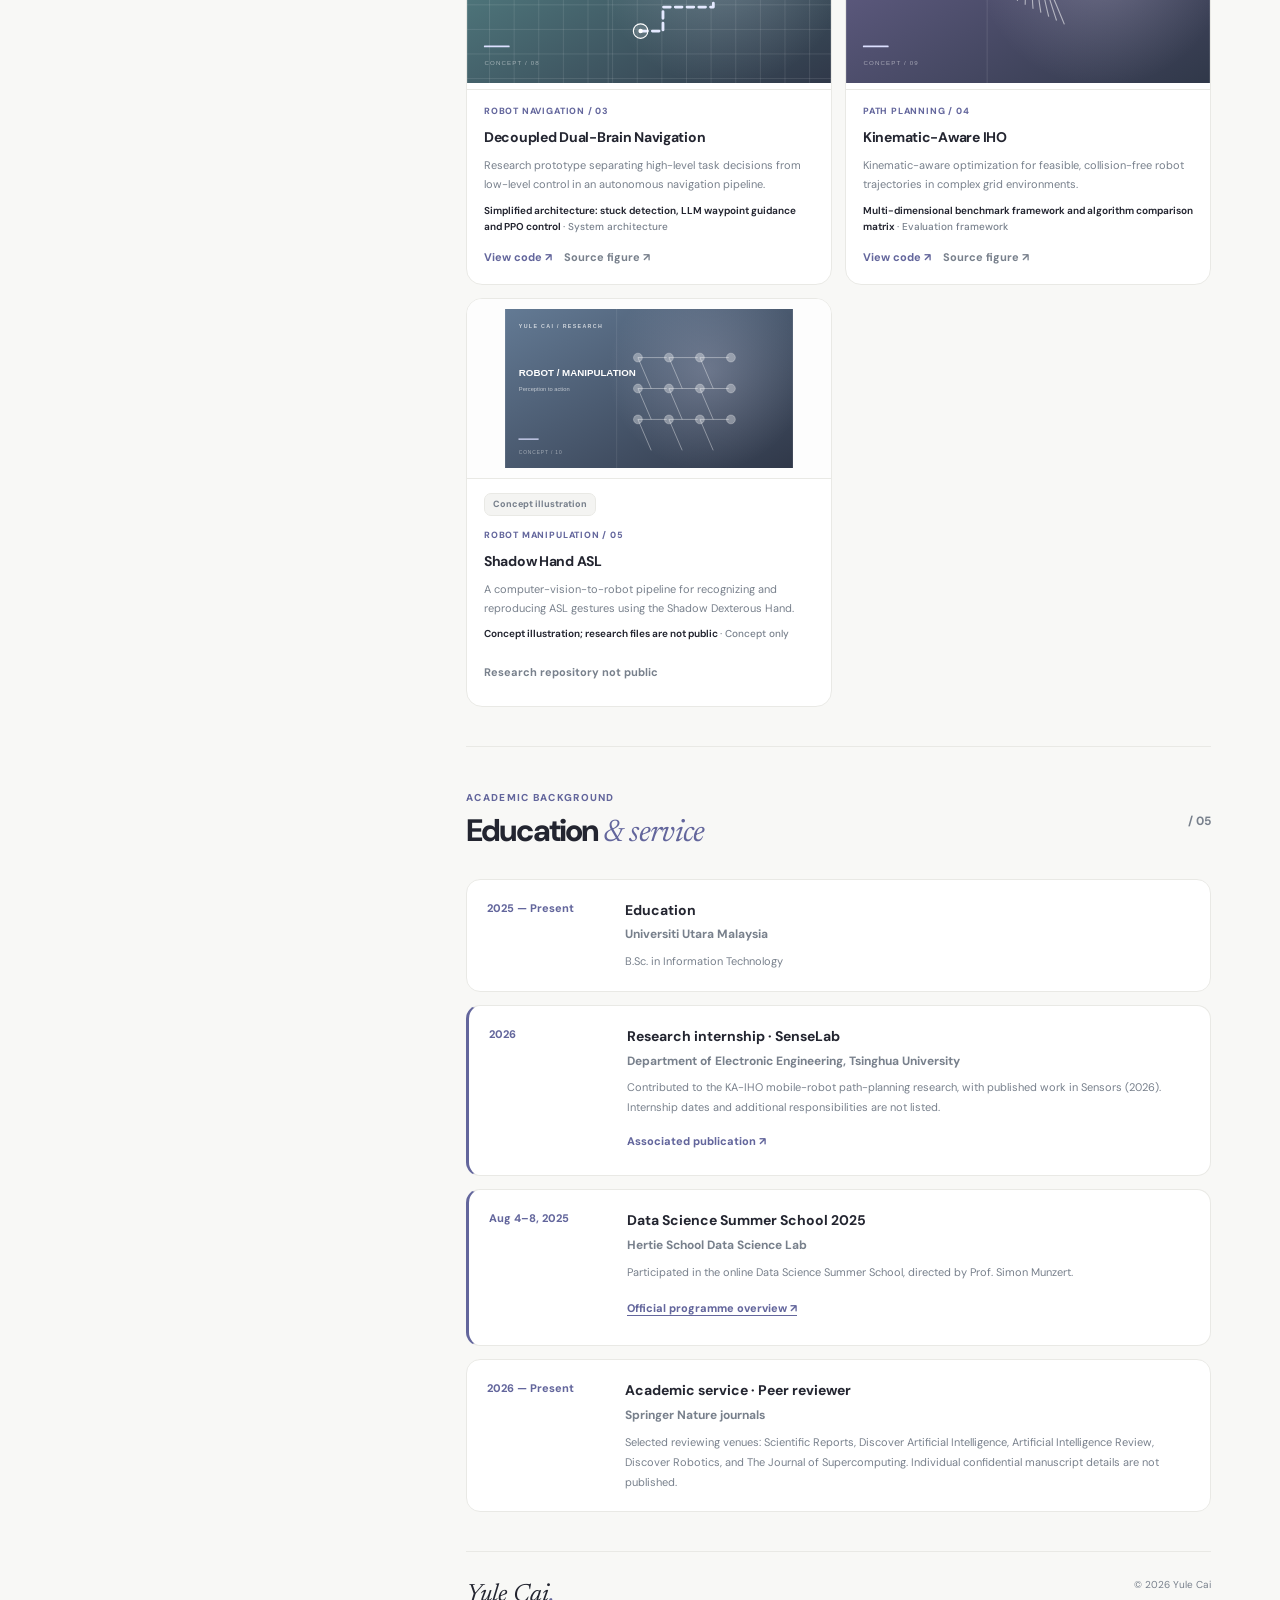
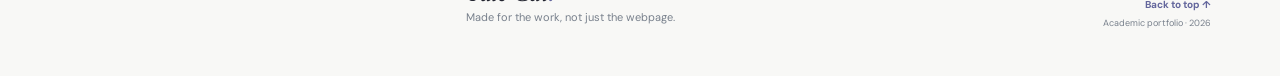
==== commit 6fb7b216: "Make profile portrait circular on desktop and mobile" ====
--- a/index.html
+++ b/index.html
@@ -27,7 +27,7 @@
   <link rel="icon" type="image/png" sizes="64x64" href="/assets/yc-icon-64.png?v=2.1" />
   <link rel="shortcut icon" href="/favicon.ico?v=2.1" />
   <link rel="apple-touch-icon" sizes="180x180" href="/assets/yc-icon-180.png?v=2.1" />
-  <link rel="stylesheet" href="styles.css?v=3.2" />
+  <link rel="stylesheet" href="styles.css?v=3.3" />
 <link rel="stylesheet" href="/assets/motion.css?v=1.7"><script src="/assets/motion.js?v=1.7"></script>  <link rel="stylesheet" href="/assets/hero-spotlight.css?v=2.5" />
   <link rel="stylesheet" href="/assets/hero-nav-scene.css?v=3.3" />
   
--- a/styles.css
+++ b/styles.css
@@ -2,11 +2,11 @@
 :root{--bg:#f8f8f6;--surface:#fff;--ink:#232530;--muted:#78808c;--line:#e9e9e5;--accent:#63669c;--accent-soft:#f0f0f8;--violet:#b3b3d7;--soft:#f4f4f2;--shadow:0 16px 55px rgba(41,46,62,.06);color-scheme:light}
 :root[data-theme="dark"]{--bg:#171a20;--surface:#21252e;--ink:#f0f0ef;--muted:#a4a9b2;--line:#373a42;--accent:#aeb1f1;--accent-soft:#2b2e46;--violet:#888fc2;--soft:#272b33;--shadow:0 16px 55px rgba(0,0,0,.2);color-scheme:dark}
 *{box-sizing:border-box}html{scroll-behavior:smooth;scroll-padding-top:115px}body{margin:0;background:var(--bg);font-family:'DM Sans','Manrope',sans-serif;font-size:14px;line-height:1.64;color:var(--ink);-webkit-font-smoothing:antialiased}button,a{font:inherit}button{cursor:pointer}a{color:inherit;text-decoration:none}a:focus-visible,button:focus-visible{outline:2px solid var(--accent);outline-offset:4px}button{border:0}img{display:block;max-width:100%}.ambient{pointer-events:none;position:fixed;border-radius:50%;filter:blur(80px);opacity:.36;z-index:-1}.ambient-one{width:500px;height:500px;top:140px;left:-200px;background:#dbd8f6}.ambient-two{width:370px;height:370px;bottom:80px;right:-180px;background:#e5e7eb}.global-header{position:sticky;z-index:20;top:12px;max-width:1250px;margin:12px auto 0;min-height:65px;padding:0 21px 0 24px;border:1px solid rgba(196,198,205,.38);border-radius:21px;background:color-mix(in srgb,var(--surface) 82%,transparent);box-shadow:0 7px 25px rgba(37,40,54,.055);backdrop-filter:blur(24px);display:flex;align-items:center;gap:34px}.brand{display:flex;align-items:center;gap:9px;white-space:nowrap}.brand-mark{font-family:'Newsreader',serif;font-size:29px;font-weight:500;letter-spacing:-3px}.brand-dot{color:var(--accent)}.brand-caption{font-size:12px;font-weight:800;letter-spacing:.09em}.brand-caption small{display:block;font-size:8px;font-weight:600;color:var(--muted);letter-spacing:.15em;margin-top:-4px}.primary-nav{display:flex;gap:5px;align-items:center;justify-content:center;flex:1}.primary-nav a{padding:9px 12px;border-radius:10px;font-weight:600;font-size:11px;color:var(--muted);transition:all .2s}.primary-nav a:hover,.primary-nav a.active{color:var(--accent);background:var(--accent-soft)}.header-actions{display:flex;gap:7px;align-items:center}.header-button{height:33px;min-width:36px;padding:0 10px;border-radius:9px;background:transparent;color:var(--ink);font-size:12px;font-weight:700}.header-button:hover{background:var(--soft)}.theme-button{font-size:18px}.get-in-touch{display:flex;align-items:center;gap:15px;background:var(--ink);color:var(--bg);border-radius:11px;padding:10px 15px;font-size:11px;font-weight:700}.get-in-touch span{font-size:15px}.mobile-menu{display:none;background:none;color:var(--ink);font-size:24px}
-.layout{display:grid;grid-template-columns:330px minmax(0,1fr);column-gap:67px;max-width:1190px;margin:43px auto 0;padding:0 24px}.profile-sticky{position:sticky;top:113px}.portrait-frame{aspect-ratio:1;overflow:hidden;position:relative;border-radius:20px;background:linear-gradient(138deg,#e5e1de 0%,#c9cbcf 100%);box-shadow:var(--shadow)}.portrait-shape{position:absolute;inset:0;background:radial-gradient(ellipse at 80% 18%,#ede9f7,transparent 63%)}.portrait{position:absolute;width:100%;height:100%;object-fit:cover;object-position:center;z-index:1}.portrait-fallback{position:absolute;inset:0;display:flex;align-items:center;justify-content:center;font:95px 'Newsreader',serif;color:#7d80a0}.portrait-label{position:absolute;bottom:17px;left:18px;z-index:2;font-size:9px;font-weight:700;letter-spacing:.15em;color:white;background:#343c51a8;border:1px solid #ffffff55;backdrop-filter:blur(10px);padding:8px 12px;border-radius:20px}.profile-heading{margin-top:26px}.eyebrow{font-size:10px;letter-spacing:.14em;font-weight:800;color:var(--accent)}.with-point:before{content:'◆';font-size:8px;margin-right:9px}.profile-heading h1{margin:6px 0 4px;font-size:43px;line-height:1.12;letter-spacing:-.065em;font-weight:800}.period{color:var(--accent)}.profile-heading p{font-size:12px;color:var(--muted);line-height:1.8;margin:6px 0 0;font-weight:600}.separator{color:#bcbece;margin:0 3px}.profile-rule{margin:26px 0 21px;border-bottom:1px solid var(--line)}.profile-affiliation{display:flex;align-items:center;gap:13px}.round-icon{width:36px;height:36px;border:1px solid var(--line);border-radius:13px;display:grid;place-items:center;color:var(--accent);font-size:21px;background:var(--surface)}.profile-affiliation strong{font-size:12px;display:block}.profile-affiliation small{display:block;color:var(--muted);font-size:11px;margin-top:2px}.socials{display:flex;gap:9px;margin-top:20px}.socials a{width:42px;height:38px;border-radius:11px;display:grid;place-items:center;background:var(--surface);border:1px solid var(--line);font-size:12px;font-weight:800;color:var(--accent);transition:transform .2s,background .2s}.socials a:hover{transform:translateY(-3px);background:var(--accent-soft)}.profile-bottom{display:flex;gap:9px;align-items:center;font-size:11px;color:var(--muted);margin-top:25px}.availability-dot{width:7px;height:7px;background:#70a58c;border-radius:50%;box-shadow:0 0 0 4px #70a58c22}
+.layout{display:grid;grid-template-columns:330px minmax(0,1fr);column-gap:67px;max-width:1190px;margin:43px auto 0;padding:0 24px}.profile-sticky{position:sticky;top:113px}.portrait-frame{aspect-ratio:1;overflow:hidden;position:relative;border-radius:50%;background:linear-gradient(138deg,#e5e1de 0%,#c9cbcf 100%);box-shadow:var(--shadow)}.portrait-shape{position:absolute;inset:0;background:radial-gradient(ellipse at 80% 18%,#ede9f7,transparent 63%)}.portrait{position:absolute;width:100%;height:100%;object-fit:cover;object-position:center;z-index:1}.portrait-fallback{position:absolute;inset:0;display:flex;align-items:center;justify-content:center;font:95px 'Newsreader',serif;color:#7d80a0}.portrait-label{position:absolute;bottom:17px;left:50%;transform:translateX(-50%);white-space:nowrap;z-index:2;font-size:9px;font-weight:700;letter-spacing:.15em;color:white;background:#343c51a8;border:1px solid #ffffff55;backdrop-filter:blur(10px);padding:8px 12px;border-radius:20px}.profile-heading{margin-top:26px}.eyebrow{font-size:10px;letter-spacing:.14em;font-weight:800;color:var(--accent)}.with-point:before{content:'◆';font-size:8px;margin-right:9px}.profile-heading h1{margin:6px 0 4px;font-size:43px;line-height:1.12;letter-spacing:-.065em;font-weight:800}.period{color:var(--accent)}.profile-heading p{font-size:12px;color:var(--muted);line-height:1.8;margin:6px 0 0;font-weight:600}.separator{color:#bcbece;margin:0 3px}.profile-rule{margin:26px 0 21px;border-bottom:1px solid var(--line)}.profile-affiliation{display:flex;align-items:center;gap:13px}.round-icon{width:36px;height:36px;border:1px solid var(--line);border-radius:13px;display:grid;place-items:center;color:var(--accent);font-size:21px;background:var(--surface)}.profile-affiliation strong{font-size:12px;display:block}.profile-affiliation small{display:block;color:var(--muted);font-size:11px;margin-top:2px}.socials{display:flex;gap:9px;margin-top:20px}.socials a{width:42px;height:38px;border-radius:11px;display:grid;place-items:center;background:var(--surface);border:1px solid var(--line);font-size:12px;font-weight:800;color:var(--accent);transition:transform .2s,background .2s}.socials a:hover{transform:translateY(-3px);background:var(--accent-soft)}.profile-bottom{display:flex;gap:9px;align-items:center;font-size:11px;color:var(--muted);margin-top:25px}.availability-dot{width:7px;height:7px;background:#70a58c;border-radius:50%;box-shadow:0 0 0 4px #70a58c22}
 .content-column{min-width:0}.content-column section{scroll-margin-top:110px}.intro-section{padding:10px 0 40px}.section-kicker{font-size:10px;letter-spacing:.13em;font-weight:800;color:var(--accent)}.intro-section>.section-kicker{display:flex;align-items:center;gap:15px}.kicker-line{width:35px;height:1px;background:var(--violet)}.intro-title{font-size:clamp(37px,4vw,58px);line-height:1.16;letter-spacing:-.065em;margin:22px 0 23px;max-width:730px;font-weight:700}.intro-title em{font-family:'Newsreader',serif;font-weight:400;color:var(--accent);letter-spacing:-.045em}.bio-text{max-width:670px;color:var(--muted);font-size:13px;line-height:2}.bio-text p{margin:0 0 13px}.research-tags{display:flex;flex-wrap:wrap;gap:8px;margin-top:23px}.research-tags span{font-size:10px;font-weight:700;letter-spacing:.01em;padding:6px 12px;border:1px solid var(--line);background:var(--surface);color:var(--ink);border-radius:30px}.content-column>section:not(.intro-section){padding:43px 0 39px;border-top:1px solid var(--line)}.section-heading{display:flex;justify-content:space-between;align-items:center;margin-bottom:24px}.section-heading h2{font-size:31px;letter-spacing:-.06em;margin:5px 0 0;font-weight:800;line-height:1.3}.section-heading h2 span{font-family:'Newsreader',serif;font-weight:400;font-style:italic;color:var(--accent);letter-spacing:-.02em}.section-number{font-size:12px;color:var(--muted);font-weight:700}.news-list{background:var(--surface);border:1px solid var(--line);border-radius:17px;overflow:hidden}.news-row{display:grid;grid-template-columns:74px 1fr auto;gap:14px;align-items:start;padding:17px 20px;border-bottom:1px solid var(--line)}.news-row:last-child{border-bottom:0}.news-date{color:var(--accent);font-weight:800;font-size:11px}.news-body{font-size:12px;line-height:1.8}.news-body a{text-decoration:underline;text-underline-offset:3px;text-decoration-color:var(--violet)}.news-type{color:var(--muted);font-size:10px;background:var(--soft);border-radius:20px;padding:3px 9px;white-space:nowrap}.publication-toolbar{display:flex;align-items:center;justify-content:space-between;gap:20px;margin-bottom:22px}.publication-toolbar p{color:var(--muted);font-size:12px;max-width:350px;margin:0}.pub-filters{display:flex;padding:4px;background:var(--soft);border:1px solid var(--line);border-radius:12px;gap:2px}.filter{background:transparent;color:var(--muted);padding:6px 10px;white-space:nowrap;border-radius:8px;font-size:10px;font-weight:700}.filter.active{background:var(--surface);color:var(--accent);box-shadow:0 2px 5px #0000000e}.publication-list{display:grid;gap:15px}.pub-card{display:grid;grid-template-columns:180px minmax(0,1fr);gap:20px;background:var(--surface);border:1px solid var(--line);border-radius:17px;padding:15px;transition:transform .2s,border .2s,box-shadow .2s}.pub-card:hover{transform:translateY(-2px);border-color:#aeafcd;box-shadow:var(--shadow)}.pub-cover{height:159px;width:100%;object-fit:cover;border-radius:11px;background:#e8e8ed}.pub-meta{display:flex;align-items:center;flex-wrap:wrap;gap:7px;margin-bottom:7px}.pub-venue{font-size:10px;font-weight:800;color:var(--accent);background:var(--accent-soft);border-radius:6px;padding:3px 8px}.pub-year{font-size:10px;font-weight:700;color:var(--muted)}.pub-role{font-size:9px;color:#557d70;background:#e9f2ef;padding:3px 8px;border-radius:6px;font-weight:700}.pub-title{font-size:14px;font-weight:800;line-height:1.48;margin:0 0 7px;letter-spacing:-.015em}.pub-title button{background:none;border:0;text-align:left;color:inherit;font-weight:inherit;padding:0;line-height:inherit}.pub-title button:hover{color:var(--accent)}.pub-authors{font-size:11px;line-height:1.55;color:var(--muted);margin:0 0 9px}.pub-tags{display:flex;flex-wrap:wrap;gap:6px;margin-bottom:11px}.pub-tags span{font-size:9px;color:var(--muted);background:var(--soft);padding:3px 7px;border-radius:4px}.pub-actions{display:flex;gap:8px;flex-wrap:wrap}.pub-actions a,.pub-actions button{border:1px solid var(--line);background:transparent;border-radius:7px;padding:5px 10px;color:var(--ink);font-size:10px;font-weight:700}.pub-actions a:hover,.pub-actions button:hover{background:var(--accent-soft);color:var(--accent)}.archive-link{display:flex;justify-content:space-between;align-items:center;margin-top:17px;padding:13px 16px;border:1px solid var(--line);border-radius:12px;font-size:12px;font-weight:700}.archive-link:hover{background:var(--surface);color:var(--accent)}.section-lede{font-size:13px;color:var(--muted);margin:-7px 0 25px;max-width:530px}.focus-grid{display:grid;grid-template-columns:repeat(3,1fr);gap:10px}.focus-card{padding:17px 15px;border:1px solid var(--line);border-radius:14px;background:var(--surface)}.focus-mark{display:flex;align-items:center;justify-content:space-between;color:var(--accent);margin-bottom:12px}.focus-mark .mono{font-weight:800;font-size:10px;color:var(--muted)}.focus-mark svg{width:38px;height:35px}.focus-card h3{font-size:12px;line-height:1.5;margin:0 0 8px}.focus-card p{margin:0;color:var(--muted);font-size:10px;line-height:1.7}.projects-label{display:flex;justify-content:space-between;align-items:center;font-weight:800;letter-spacing:.12em;font-size:10px;color:var(--muted);margin:32px 0 15px}.projects-list{display:grid;grid-template-columns:repeat(2,minmax(0,1fr));gap:13px}.project-card{background:var(--surface);border:1px solid var(--line);border-radius:16px;overflow:hidden;display:flex;flex-direction:column;transition:transform .2s,box-shadow .2s}.project-card:hover{transform:translateY(-2px);box-shadow:var(--shadow)}.project-art{width:100%;aspect-ratio:1.95;object-fit:cover;background:var(--soft)}.project-content{padding:14px 17px 18px;display:flex;flex-direction:column;flex:1}.project-category{font-size:9px;letter-spacing:.09em;font-weight:800;color:var(--accent);margin-bottom:7px}.project-card h3{margin:0 0 7px;font-size:14px;letter-spacing:-.02em}.project-card p{color:var(--muted);font-size:11px;line-height:1.7;margin:0 0 14px}.project-link{font-weight:800;font-size:11px;color:var(--accent);margin-top:auto}.experience-content{display:grid;gap:13px}.timeline-item{display:grid;grid-template-columns:118px minmax(0,1fr);gap:20px;padding:19px 20px;background:var(--surface);border:1px solid var(--line);border-radius:14px}.timeline-date{font-weight:800;color:var(--accent);font-size:11px}.timeline-item h3{font-size:14px;margin:0 0 3px}.timeline-item .organization{font-size:12px;font-weight:700;margin:0 0 6px}.timeline-item p{font-size:11px;color:var(--muted);margin:0;line-height:1.8}.footer{display:flex;justify-content:space-between;gap:20px;align-items:center;padding:25px 0 45px;border-top:1px solid var(--line)}.footer-sign{font:italic 25px 'Newsreader',serif}.footer-sign span{color:var(--accent)}.footer p{margin:0;font-size:11px;color:var(--muted)}.footer-right{text-align:right;display:flex;flex-direction:column;gap:3px;font-size:10px;color:var(--muted)}.footer-right a{color:var(--accent);font-weight:700}.footer-right small{font-size:9px}
 .paper-dialog{padding:0;border:1px solid var(--line);background:var(--surface);color:var(--ink);border-radius:21px;box-shadow:0 35px 100px #11121e5b;width:min(800px,calc(100vw - 30px));max-height:min(93vh,980px);overflow-y:auto}.paper-dialog::backdrop{background:rgba(23,25,34,.65);backdrop-filter:blur(7px)}.modal-shell{padding:36px;position:relative}.modal-close{position:sticky;z-index:4;top:0;float:right;width:35px;height:35px;border:1px solid var(--line);border-radius:50%;background:var(--surface);color:var(--ink);font-size:14px}.modal-overline{font-size:10px;letter-spacing:.13em;font-weight:800;color:var(--accent)}.modal-title{font-size:clamp(24px,3vw,36px);line-height:1.25;letter-spacing:-.05em;margin:14px 0}.modal-sub{color:var(--muted);font-size:12px}.modal-cover{height:230px;object-fit:cover;width:100%;border-radius:13px;margin:19px 0}.modal-takeaway{font:italic 28px/1.25 'Newsreader',serif;color:var(--accent);margin:16px 0}.modal-section{margin-top:22px;border-top:1px solid var(--line);padding-top:19px}.modal-section h3{font-size:13px;margin:0 0 9px}.modal-section p,.modal-section li{font-size:12px;line-height:1.85;color:var(--muted)}.modal-section ol{margin:0;padding-left:19px}.modal-actions{display:flex;gap:9px;flex-wrap:wrap;margin-top:18px}.modal-actions a,.modal-actions button{padding:10px 14px;border-radius:9px;background:var(--accent-soft);color:var(--accent);font-size:11px;font-weight:800}.modal-actions a.primary{background:var(--accent);color:#fff}.toast{position:fixed;bottom:28px;left:50%;transform:translate(-50%,20px);opacity:0;pointer-events:none;border:1px solid var(--line);background:var(--ink);color:var(--bg);padding:10px 15px;border-radius:10px;box-shadow:var(--shadow);font-size:12px;z-index:50;transition:all .2s}.toast.show{transform:translate(-50%,0);opacity:1}
 @media(max-width:1020px){.global-header{margin:10px 15px 0}.layout{gap:35px;grid-template-columns:275px minmax(0,1fr);padding:0 23px}.primary-nav a{padding:7px}.brand-caption small{display:none}.get-in-touch{display:none}.pub-card{grid-template-columns:145px minmax(0,1fr)}.pub-cover{height:148px}.focus-grid{grid-template-columns:repeat(3,1fr)}}
-@media(max-width:760px){.global-header{top:7px;padding:0 13px 0 17px;min-height:58px;border-radius:16px;gap:10px}.brand{margin-right:auto}.brand-caption{font-size:11px}.header-actions{gap:0}.mobile-menu{display:block;font-size:20px}.primary-nav{display:none;position:absolute;top:66px;left:0;right:0;padding:12px;border:1px solid var(--line);background:var(--surface);box-shadow:var(--shadow);border-radius:15px;flex-direction:column;align-items:stretch}.primary-nav.open{display:flex}.primary-nav a{padding:10px 14px}.layout{display:block;margin-top:25px;padding:0 18px}.profile-sticky{display:grid;position:static;grid-template-columns:128px 1fr;gap:0 18px}.portrait-frame{grid-row:span 3;aspect-ratio:1;border-radius:14px}.portrait-label{display:none}.profile-heading{margin-top:4px}.profile-heading h1{font-size:33px}.profile-heading p{font-size:11px}.profile-rule,.profile-bottom{display:none}.profile-affiliation{grid-column:2;align-self:center}.profile-affiliation strong{font-size:10px}.profile-affiliation small{font-size:9px}.round-icon{width:30px;height:30px}.socials{grid-column:2;align-self:end;margin-top:9px;gap:6px}.socials a{width:34px;height:30px;font-size:10px}.intro-section{padding-top:34px}.intro-title{font-size:clamp(35px,8vw,48px)}.content-column>section:not(.intro-section){padding:34px 0}.section-heading h2{font-size:29px}.publication-toolbar{align-items:stretch;flex-direction:column;gap:12px}.pub-filters{width:max-content}.pub-card{grid-template-columns:127px minmax(0,1fr);gap:13px;padding:10px}.pub-cover{height:141px}.pub-title{font-size:12px}.pub-venue{font-size:9px}.pub-authors{font-size:10px}.pub-tags{display:none}.focus-grid{grid-template-columns:repeat(3,1fr);gap:6px}.focus-card{padding:13px 10px}.focus-card h3{font-size:11px}.focus-card p{font-size:10px}.projects-list{gap:10px}.project-content{padding:12px}.project-card h3{font-size:12px}.project-card p{font-size:10px}.news-row{grid-template-columns:55px 1fr;gap:9px;padding:12px}.news-type{display:none}}
+@media(max-width:760px){.global-header{top:7px;padding:0 13px 0 17px;min-height:58px;border-radius:16px;gap:10px}.brand{margin-right:auto}.brand-caption{font-size:11px}.header-actions{gap:0}.mobile-menu{display:block;font-size:20px}.primary-nav{display:none;position:absolute;top:66px;left:0;right:0;padding:12px;border:1px solid var(--line);background:var(--surface);box-shadow:var(--shadow);border-radius:15px;flex-direction:column;align-items:stretch}.primary-nav.open{display:flex}.primary-nav a{padding:10px 14px}.layout{display:block;margin-top:25px;padding:0 18px}.profile-sticky{display:grid;position:static;grid-template-columns:128px 1fr;gap:0 18px}.portrait-frame{grid-row:span 3;aspect-ratio:1;border-radius:50%;align-self:start;width:100%}.portrait-label{display:none}.profile-heading{margin-top:4px}.profile-heading h1{font-size:33px}.profile-heading p{font-size:11px}.profile-rule,.profile-bottom{display:none}.profile-affiliation{grid-column:2;align-self:center}.profile-affiliation strong{font-size:10px}.profile-affiliation small{font-size:9px}.round-icon{width:30px;height:30px}.socials{grid-column:2;align-self:end;margin-top:9px;gap:6px}.socials a{width:34px;height:30px;font-size:10px}.intro-section{padding-top:34px}.intro-title{font-size:clamp(35px,8vw,48px)}.content-column>section:not(.intro-section){padding:34px 0}.section-heading h2{font-size:29px}.publication-toolbar{align-items:stretch;flex-direction:column;gap:12px}.pub-filters{width:max-content}.pub-card{grid-template-columns:127px minmax(0,1fr);gap:13px;padding:10px}.pub-cover{height:141px}.pub-title{font-size:12px}.pub-venue{font-size:9px}.pub-authors{font-size:10px}.pub-tags{display:none}.focus-grid{grid-template-columns:repeat(3,1fr);gap:6px}.focus-card{padding:13px 10px}.focus-card h3{font-size:11px}.focus-card p{font-size:10px}.projects-list{gap:10px}.project-content{padding:12px}.project-card h3{font-size:12px}.project-card p{font-size:10px}.news-row{grid-template-columns:55px 1fr;gap:9px;padding:12px}.news-type{display:none}}
 @media(max-width:430px){.profile-sticky{grid-template-columns:105px 1fr;gap:0 12px}.profile-heading h1{font-size:28px}.profile-heading p{font-size:10px}.eyebrow{font-size:8px}.portrait-frame{aspect-ratio:1}.socials{margin-top:7px}.socials a{width:31px;height:29px}.focus-grid{grid-template-columns:1fr}.focus-card{display:grid;grid-template-columns:45px 1fr;gap:0 13px}.focus-mark{grid-row:span 2;margin:0;align-self:center}.focus-mark .mono{display:none}.focus-card h3{margin-bottom:2px}.projects-list{grid-template-columns:1fr}.project-art{aspect-ratio:2.15}.pub-card{grid-template-columns:1fr}.pub-cover{height:158px;object-position:center}.pub-body{padding:3px 6px 7px}.pub-tags{display:flex}.timeline-item{grid-template-columns:1fr;gap:5px}.modal-shell{padding:21px}.modal-cover{height:175px}.footer{flex-direction:column;align-items:start}.footer-right{text-align:left}}
 @media(prefers-reduced-motion:reduce){html{scroll-behavior:auto}*,*:before,*:after{transition:none!important}}
 
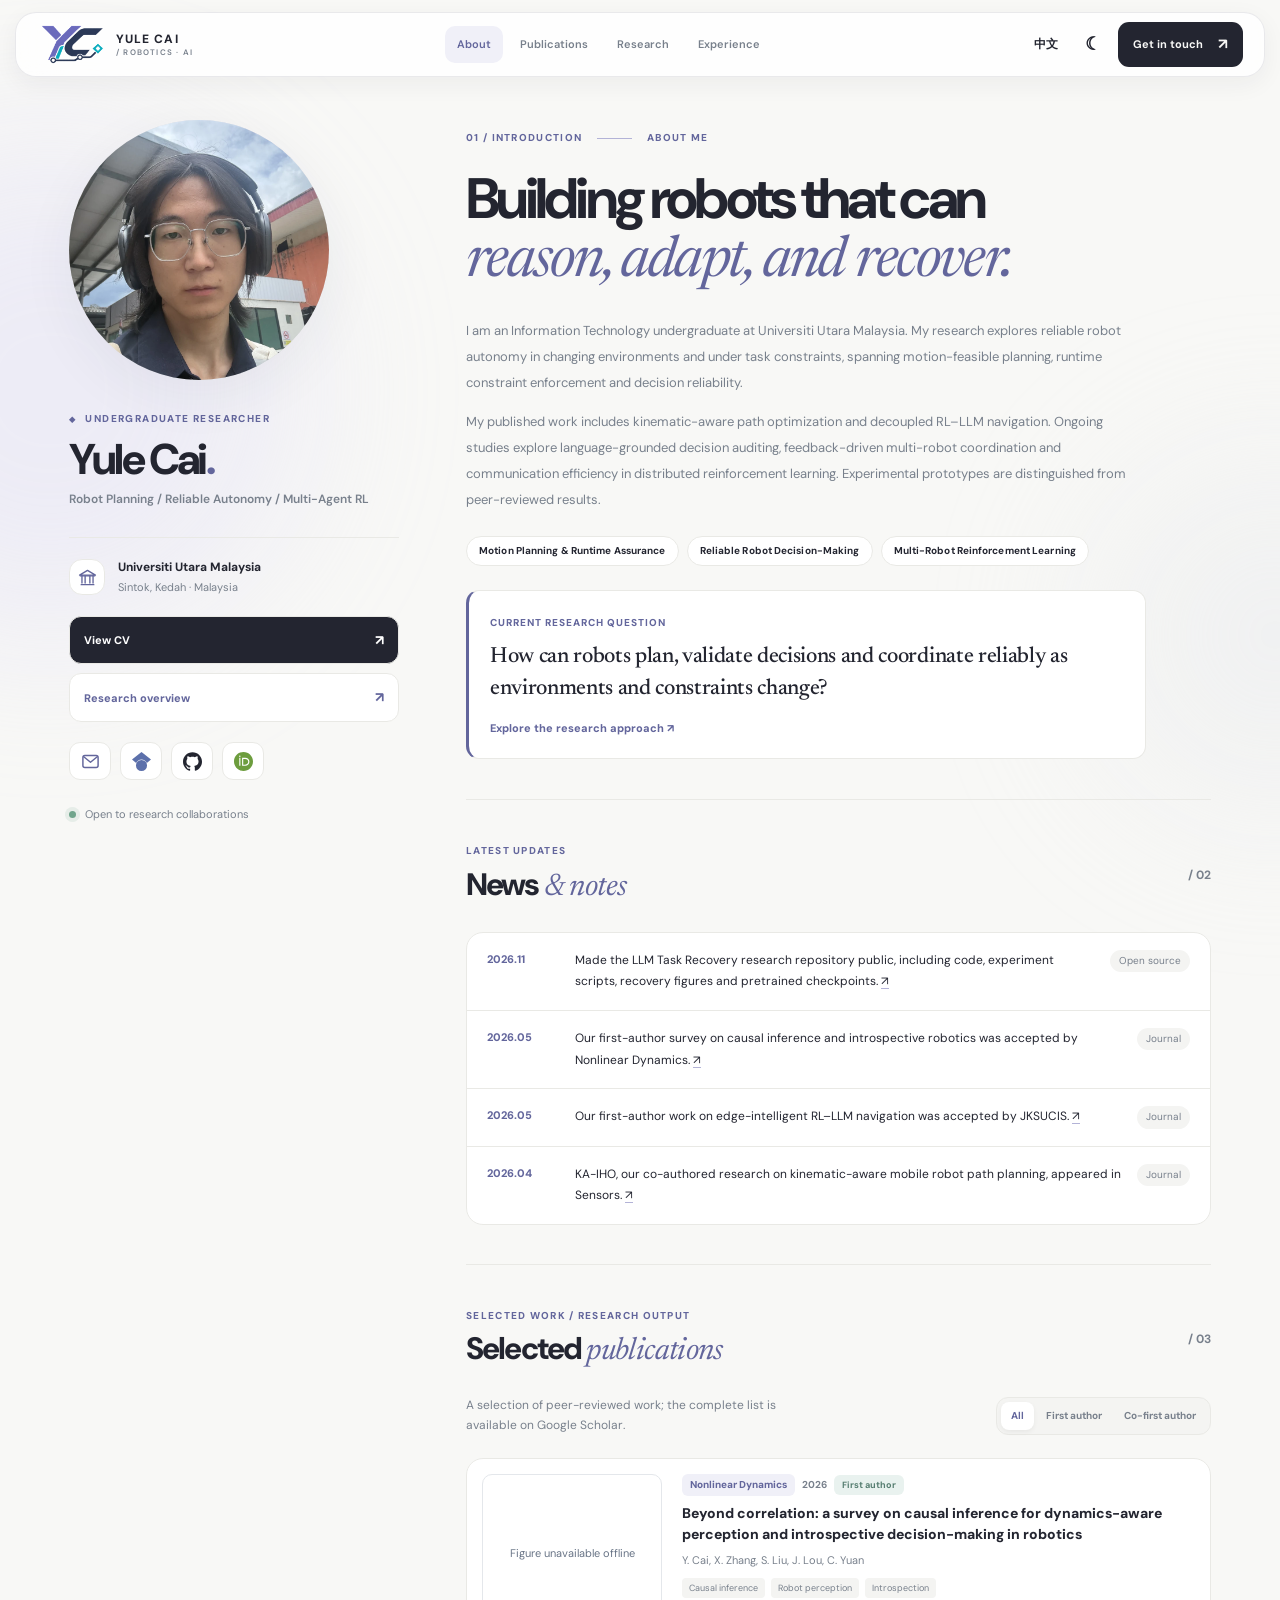
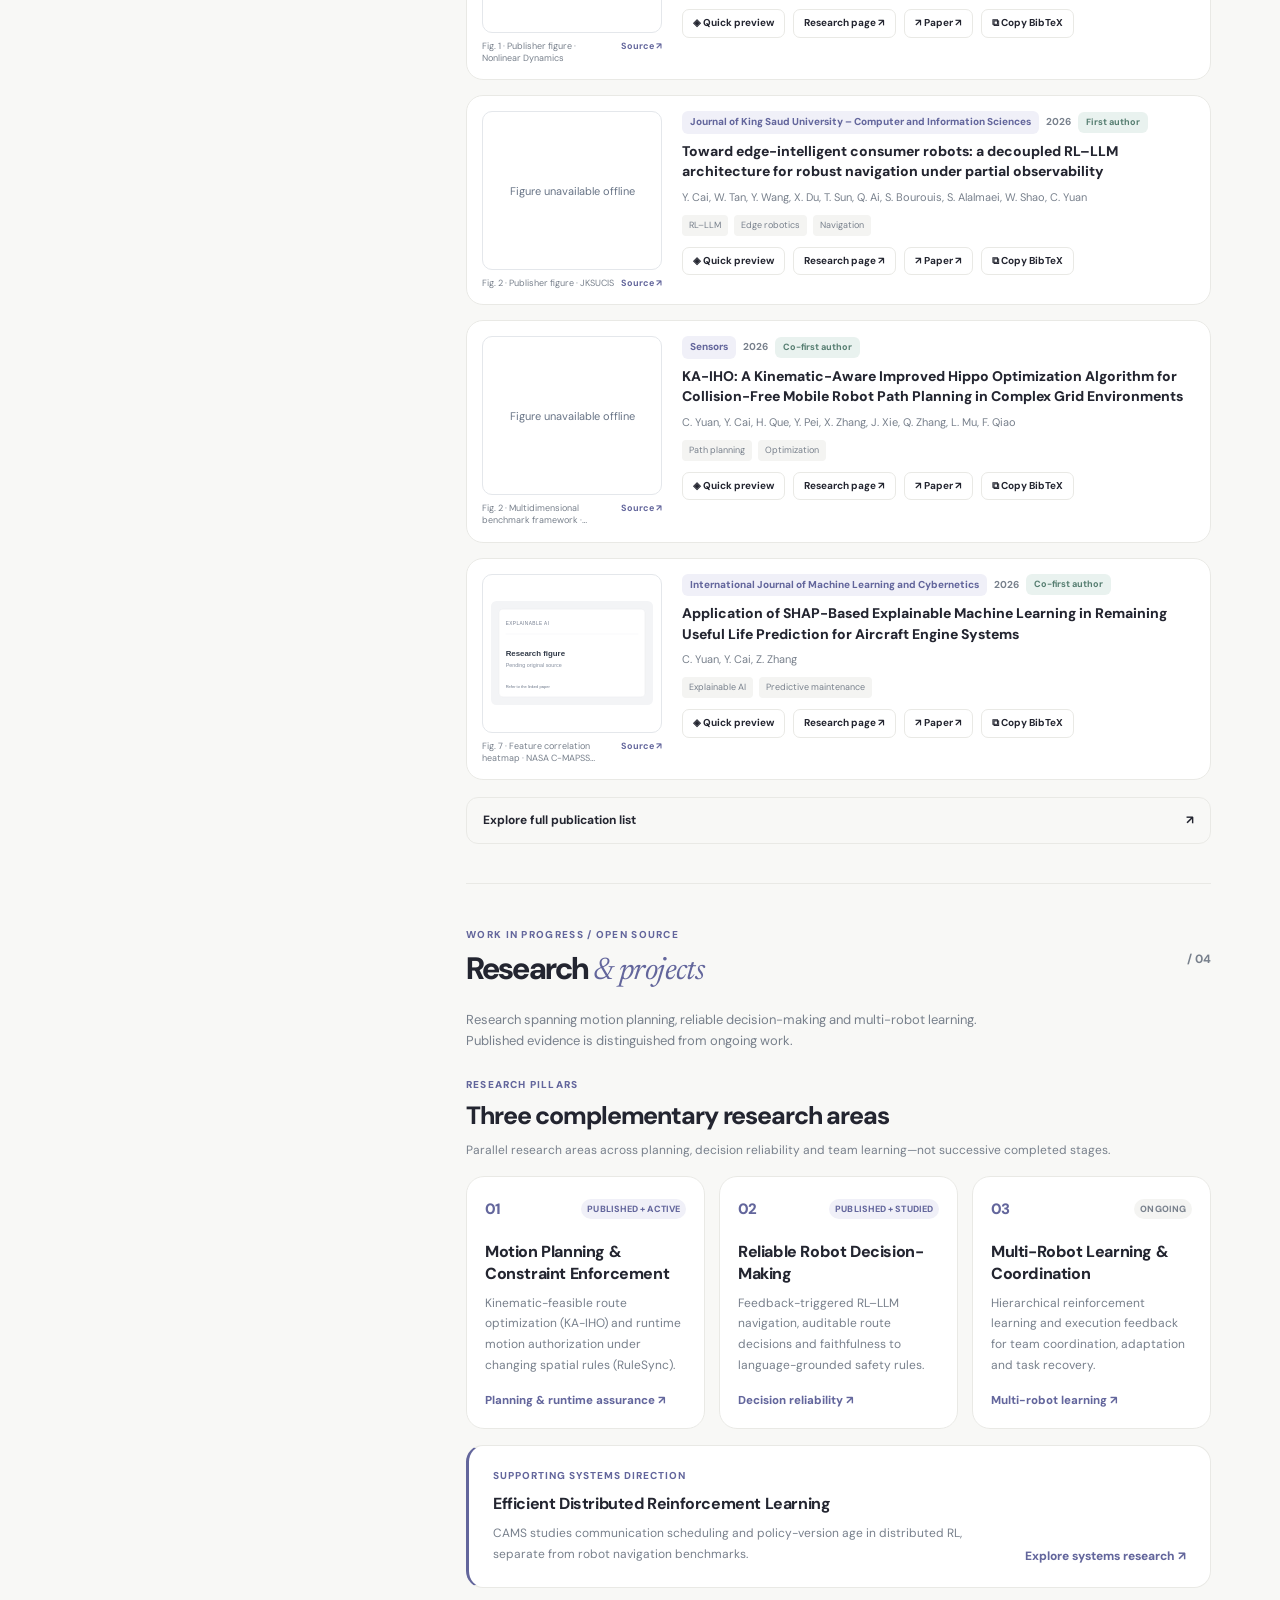
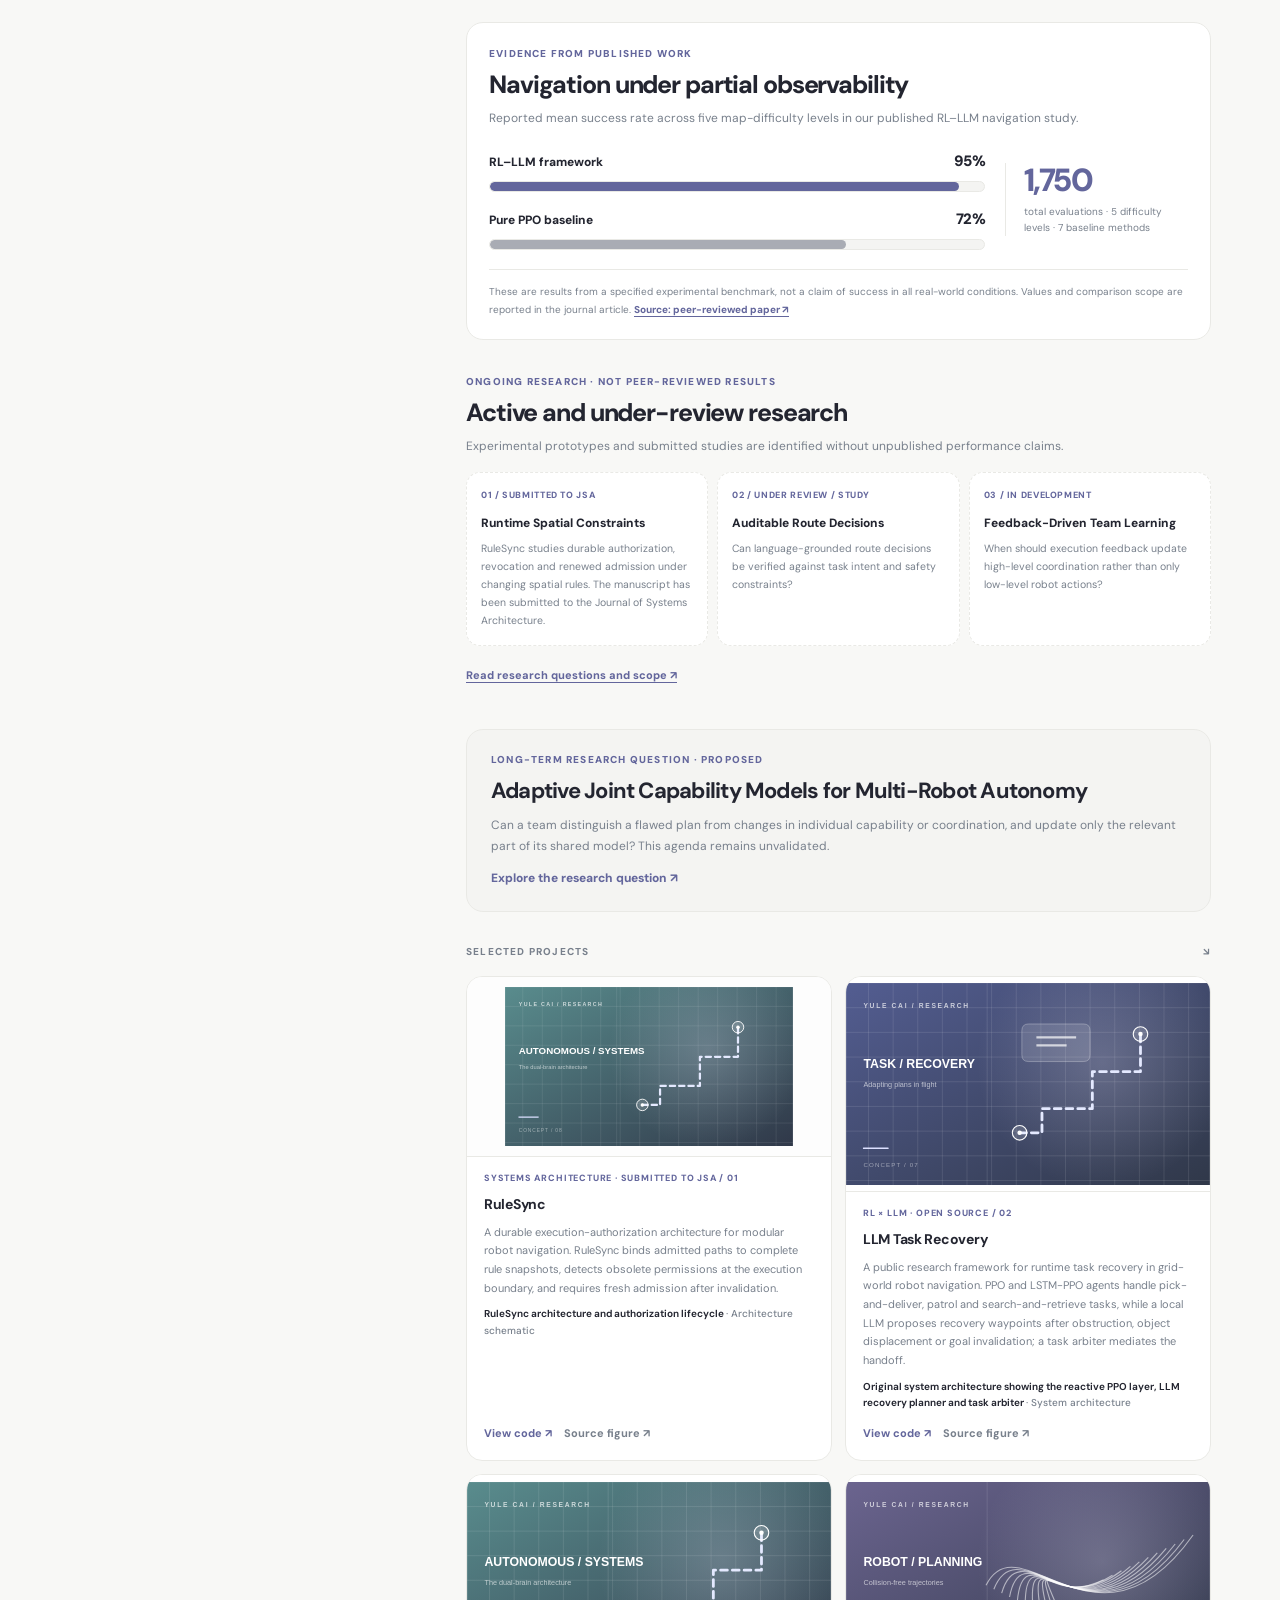
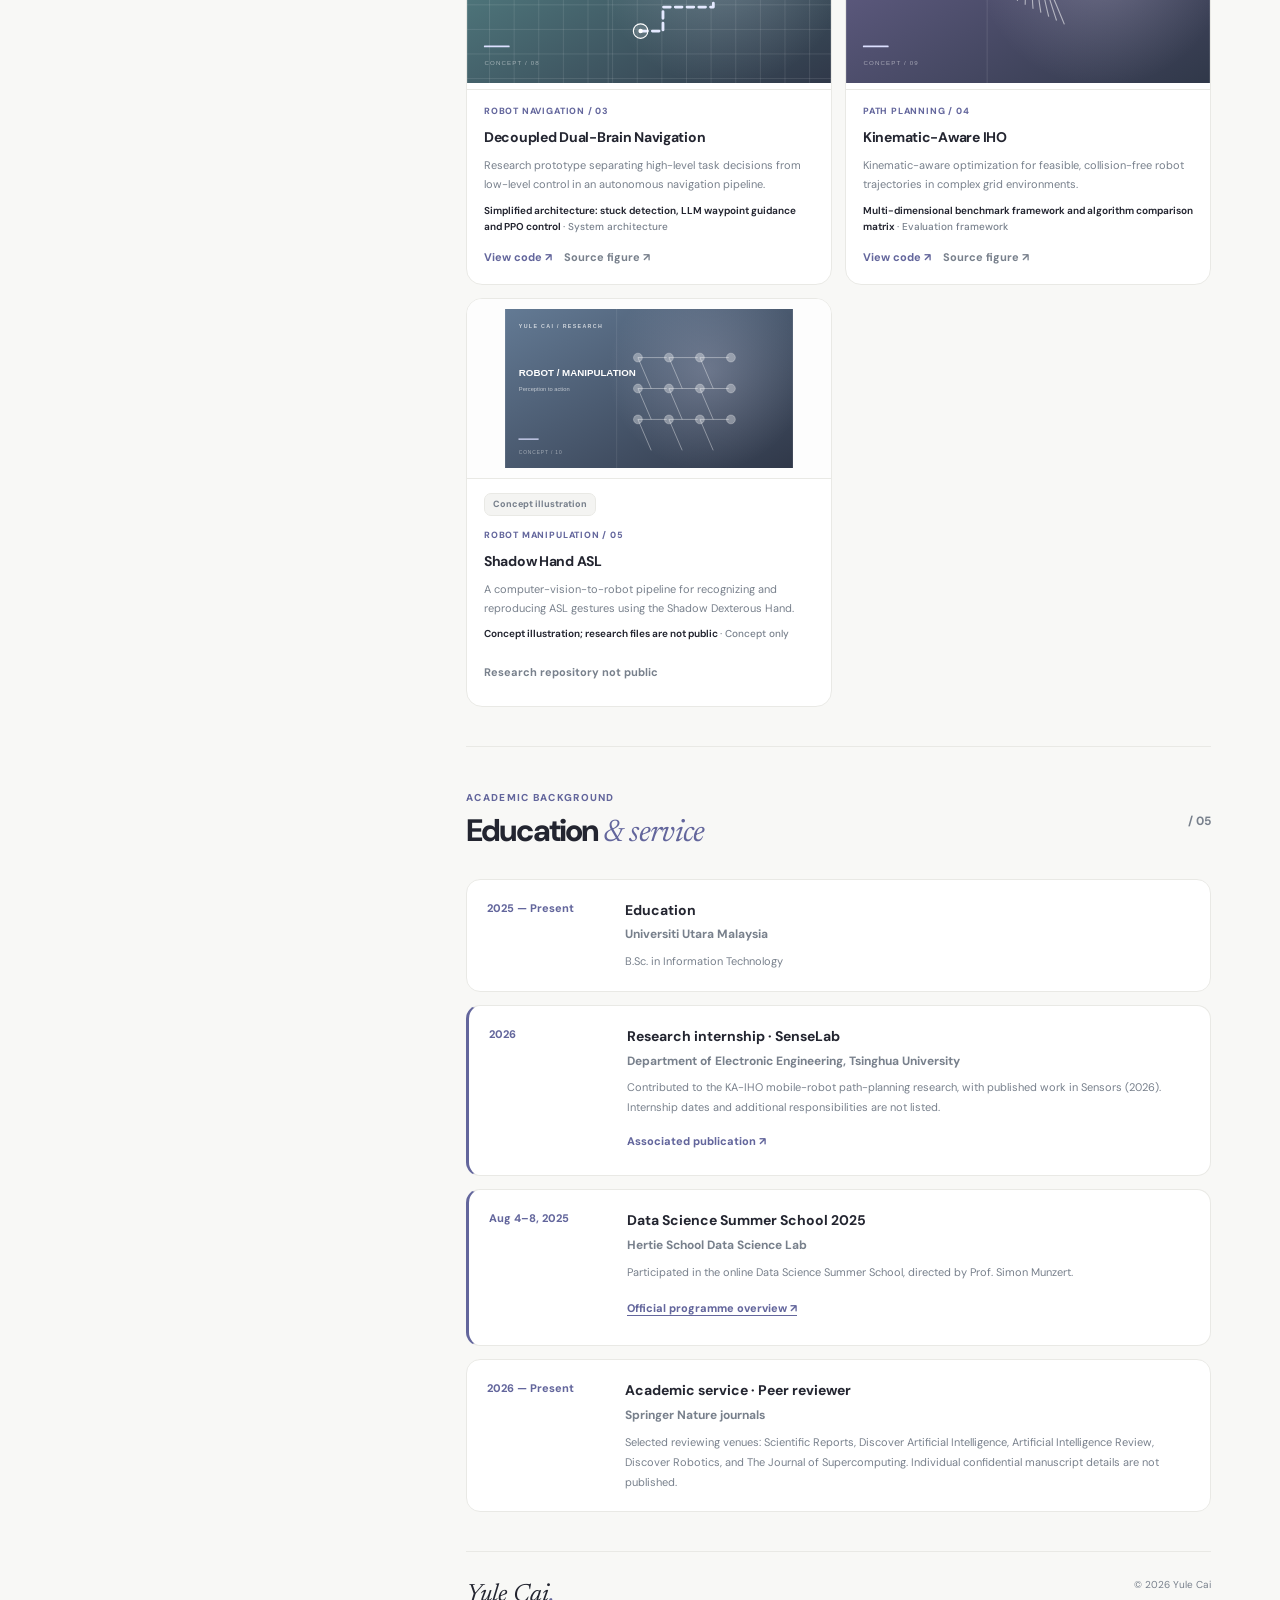
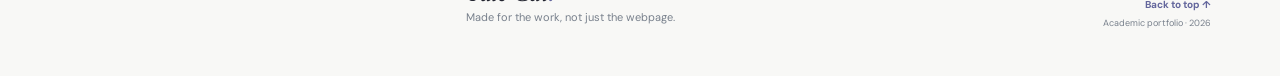
==== commit e99c1833: "Use original high-resolution portrait and compact circular avatar" ====
--- a/index.html
+++ b/index.html
@@ -27,7 +27,7 @@
   <link rel="icon" type="image/png" sizes="64x64" href="/assets/yc-icon-64.png?v=2.1" />
   <link rel="shortcut icon" href="/favicon.ico?v=2.1" />
   <link rel="apple-touch-icon" sizes="180x180" href="/assets/yc-icon-180.png?v=2.1" />
-  <link rel="stylesheet" href="styles.css?v=3.3" />
+  <link rel="stylesheet" href="styles.css?v=3.4" />
 <link rel="stylesheet" href="/assets/motion.css?v=1.7"><script src="/assets/motion.js?v=1.7"></script>  <link rel="stylesheet" href="/assets/hero-spotlight.css?v=2.5" />
   <link rel="stylesheet" href="/assets/hero-nav-scene.css?v=3.3" />
   
@@ -51,9 +51,8 @@
       <div class="profile-sticky">
         <div class="portrait-frame">
           <div class="portrait-shape"></div>
-          <img class="portrait" id="portrait" src="https://avatars.githubusercontent.com/u/239518976?v=4&amp;s=1200" alt="Portrait of Yule Cai" width="1200" height="1200" fetchpriority="high" loading="eager" decoding="async" />
+          <img class="portrait" id="portrait" src="assets/portrait-hd-900.webp" alt="Portrait of Yule Cai" width="900" height="900" fetchpriority="high" loading="eager" decoding="async" />
           <div class="portrait-fallback" id="portrait-fallback">YC</div>
-          <span class="portrait-label">RESEARCH / 2026</span>
         </div>
         <div class="profile-heading"><span class="eyebrow with-point" data-i18n="position">UNDERGRADUATE RESEARCHER</span><h1>Yule Cai<span class="period">.</span></h1><p id="profile-role">Embodied AI <span class="separator">/</span> Robot Navigation <span class="separator">/</span> RL × LLM</p></div>
         <div class="profile-rule"></div>
@@ -137,7 +136,7 @@
   </main>
   <dialog id="paper-dialog" class="paper-dialog" aria-labelledby="paper-modal-title"><div class="modal-shell"><button id="paper-close" class="modal-close" aria-label="Close preview">✕</button><div id="modal-content"></div></div></dialog>
   <div class="toast" id="toast" aria-live="polite"></div>
-  <script src="data.js?v=3.4"></script><script src="studies.js?v=3.2"></script><script src="app.js?v=3.1"></script>
+  <script src="data.js?v=3.5"></script><script src="studies.js?v=3.2"></script><script src="app.js?v=3.1"></script>
   <script src="/assets/hero-spotlight.js?v=3.3"></script>
   <script src="/assets/hero-nav-scene.js?v=3.2"></script>
   
--- a/styles.css
+++ b/styles.css
@@ -2,11 +2,11 @@
 :root{--bg:#f8f8f6;--surface:#fff;--ink:#232530;--muted:#78808c;--line:#e9e9e5;--accent:#63669c;--accent-soft:#f0f0f8;--violet:#b3b3d7;--soft:#f4f4f2;--shadow:0 16px 55px rgba(41,46,62,.06);color-scheme:light}
 :root[data-theme="dark"]{--bg:#171a20;--surface:#21252e;--ink:#f0f0ef;--muted:#a4a9b2;--line:#373a42;--accent:#aeb1f1;--accent-soft:#2b2e46;--violet:#888fc2;--soft:#272b33;--shadow:0 16px 55px rgba(0,0,0,.2);color-scheme:dark}
 *{box-sizing:border-box}html{scroll-behavior:smooth;scroll-padding-top:115px}body{margin:0;background:var(--bg);font-family:'DM Sans','Manrope',sans-serif;font-size:14px;line-height:1.64;color:var(--ink);-webkit-font-smoothing:antialiased}button,a{font:inherit}button{cursor:pointer}a{color:inherit;text-decoration:none}a:focus-visible,button:focus-visible{outline:2px solid var(--accent);outline-offset:4px}button{border:0}img{display:block;max-width:100%}.ambient{pointer-events:none;position:fixed;border-radius:50%;filter:blur(80px);opacity:.36;z-index:-1}.ambient-one{width:500px;height:500px;top:140px;left:-200px;background:#dbd8f6}.ambient-two{width:370px;height:370px;bottom:80px;right:-180px;background:#e5e7eb}.global-header{position:sticky;z-index:20;top:12px;max-width:1250px;margin:12px auto 0;min-height:65px;padding:0 21px 0 24px;border:1px solid rgba(196,198,205,.38);border-radius:21px;background:color-mix(in srgb,var(--surface) 82%,transparent);box-shadow:0 7px 25px rgba(37,40,54,.055);backdrop-filter:blur(24px);display:flex;align-items:center;gap:34px}.brand{display:flex;align-items:center;gap:9px;white-space:nowrap}.brand-mark{font-family:'Newsreader',serif;font-size:29px;font-weight:500;letter-spacing:-3px}.brand-dot{color:var(--accent)}.brand-caption{font-size:12px;font-weight:800;letter-spacing:.09em}.brand-caption small{display:block;font-size:8px;font-weight:600;color:var(--muted);letter-spacing:.15em;margin-top:-4px}.primary-nav{display:flex;gap:5px;align-items:center;justify-content:center;flex:1}.primary-nav a{padding:9px 12px;border-radius:10px;font-weight:600;font-size:11px;color:var(--muted);transition:all .2s}.primary-nav a:hover,.primary-nav a.active{color:var(--accent);background:var(--accent-soft)}.header-actions{display:flex;gap:7px;align-items:center}.header-button{height:33px;min-width:36px;padding:0 10px;border-radius:9px;background:transparent;color:var(--ink);font-size:12px;font-weight:700}.header-button:hover{background:var(--soft)}.theme-button{font-size:18px}.get-in-touch{display:flex;align-items:center;gap:15px;background:var(--ink);color:var(--bg);border-radius:11px;padding:10px 15px;font-size:11px;font-weight:700}.get-in-touch span{font-size:15px}.mobile-menu{display:none;background:none;color:var(--ink);font-size:24px}
-.layout{display:grid;grid-template-columns:330px minmax(0,1fr);column-gap:67px;max-width:1190px;margin:43px auto 0;padding:0 24px}.profile-sticky{position:sticky;top:113px}.portrait-frame{aspect-ratio:1;overflow:hidden;position:relative;border-radius:50%;background:linear-gradient(138deg,#e5e1de 0%,#c9cbcf 100%);box-shadow:var(--shadow)}.portrait-shape{position:absolute;inset:0;background:radial-gradient(ellipse at 80% 18%,#ede9f7,transparent 63%)}.portrait{position:absolute;width:100%;height:100%;object-fit:cover;object-position:center;z-index:1}.portrait-fallback{position:absolute;inset:0;display:flex;align-items:center;justify-content:center;font:95px 'Newsreader',serif;color:#7d80a0}.portrait-label{position:absolute;bottom:17px;left:50%;transform:translateX(-50%);white-space:nowrap;z-index:2;font-size:9px;font-weight:700;letter-spacing:.15em;color:white;background:#343c51a8;border:1px solid #ffffff55;backdrop-filter:blur(10px);padding:8px 12px;border-radius:20px}.profile-heading{margin-top:26px}.eyebrow{font-size:10px;letter-spacing:.14em;font-weight:800;color:var(--accent)}.with-point:before{content:'◆';font-size:8px;margin-right:9px}.profile-heading h1{margin:6px 0 4px;font-size:43px;line-height:1.12;letter-spacing:-.065em;font-weight:800}.period{color:var(--accent)}.profile-heading p{font-size:12px;color:var(--muted);line-height:1.8;margin:6px 0 0;font-weight:600}.separator{color:#bcbece;margin:0 3px}.profile-rule{margin:26px 0 21px;border-bottom:1px solid var(--line)}.profile-affiliation{display:flex;align-items:center;gap:13px}.round-icon{width:36px;height:36px;border:1px solid var(--line);border-radius:13px;display:grid;place-items:center;color:var(--accent);font-size:21px;background:var(--surface)}.profile-affiliation strong{font-size:12px;display:block}.profile-affiliation small{display:block;color:var(--muted);font-size:11px;margin-top:2px}.socials{display:flex;gap:9px;margin-top:20px}.socials a{width:42px;height:38px;border-radius:11px;display:grid;place-items:center;background:var(--surface);border:1px solid var(--line);font-size:12px;font-weight:800;color:var(--accent);transition:transform .2s,background .2s}.socials a:hover{transform:translateY(-3px);background:var(--accent-soft)}.profile-bottom{display:flex;gap:9px;align-items:center;font-size:11px;color:var(--muted);margin-top:25px}.availability-dot{width:7px;height:7px;background:#70a58c;border-radius:50%;box-shadow:0 0 0 4px #70a58c22}
+.layout{display:grid;grid-template-columns:330px minmax(0,1fr);column-gap:67px;max-width:1190px;margin:43px auto 0;padding:0 24px}.profile-sticky{position:sticky;top:113px}.portrait-frame{width:260px;max-width:100%;aspect-ratio:1;overflow:hidden;position:relative;border-radius:50%;background:linear-gradient(138deg,#e5e1de 0%,#c9cbcf 100%);box-shadow:var(--shadow)}.portrait-shape{position:absolute;inset:0;background:radial-gradient(ellipse at 80% 18%,#ede9f7,transparent 63%)}.portrait{position:absolute;width:100%;height:100%;object-fit:cover;object-position:center;z-index:1}.portrait-fallback{position:absolute;inset:0;display:flex;align-items:center;justify-content:center;font:95px 'Newsreader',serif;color:#7d80a0}.portrait-label{position:absolute;bottom:17px;left:50%;transform:translateX(-50%);white-space:nowrap;z-index:2;font-size:9px;font-weight:700;letter-spacing:.15em;color:white;background:#343c51a8;border:1px solid #ffffff55;backdrop-filter:blur(10px);padding:8px 12px;border-radius:20px}.profile-heading{margin-top:26px}.eyebrow{font-size:10px;letter-spacing:.14em;font-weight:800;color:var(--accent)}.with-point:before{content:'◆';font-size:8px;margin-right:9px}.profile-heading h1{margin:6px 0 4px;font-size:43px;line-height:1.12;letter-spacing:-.065em;font-weight:800}.period{color:var(--accent)}.profile-heading p{font-size:12px;color:var(--muted);line-height:1.8;margin:6px 0 0;font-weight:600}.separator{color:#bcbece;margin:0 3px}.profile-rule{margin:26px 0 21px;border-bottom:1px solid var(--line)}.profile-affiliation{display:flex;align-items:center;gap:13px}.round-icon{width:36px;height:36px;border:1px solid var(--line);border-radius:13px;display:grid;place-items:center;color:var(--accent);font-size:21px;background:var(--surface)}.profile-affiliation strong{font-size:12px;display:block}.profile-affiliation small{display:block;color:var(--muted);font-size:11px;margin-top:2px}.socials{display:flex;gap:9px;margin-top:20px}.socials a{width:42px;height:38px;border-radius:11px;display:grid;place-items:center;background:var(--surface);border:1px solid var(--line);font-size:12px;font-weight:800;color:var(--accent);transition:transform .2s,background .2s}.socials a:hover{transform:translateY(-3px);background:var(--accent-soft)}.profile-bottom{display:flex;gap:9px;align-items:center;font-size:11px;color:var(--muted);margin-top:25px}.availability-dot{width:7px;height:7px;background:#70a58c;border-radius:50%;box-shadow:0 0 0 4px #70a58c22}
 .content-column{min-width:0}.content-column section{scroll-margin-top:110px}.intro-section{padding:10px 0 40px}.section-kicker{font-size:10px;letter-spacing:.13em;font-weight:800;color:var(--accent)}.intro-section>.section-kicker{display:flex;align-items:center;gap:15px}.kicker-line{width:35px;height:1px;background:var(--violet)}.intro-title{font-size:clamp(37px,4vw,58px);line-height:1.16;letter-spacing:-.065em;margin:22px 0 23px;max-width:730px;font-weight:700}.intro-title em{font-family:'Newsreader',serif;font-weight:400;color:var(--accent);letter-spacing:-.045em}.bio-text{max-width:670px;color:var(--muted);font-size:13px;line-height:2}.bio-text p{margin:0 0 13px}.research-tags{display:flex;flex-wrap:wrap;gap:8px;margin-top:23px}.research-tags span{font-size:10px;font-weight:700;letter-spacing:.01em;padding:6px 12px;border:1px solid var(--line);background:var(--surface);color:var(--ink);border-radius:30px}.content-column>section:not(.intro-section){padding:43px 0 39px;border-top:1px solid var(--line)}.section-heading{display:flex;justify-content:space-between;align-items:center;margin-bottom:24px}.section-heading h2{font-size:31px;letter-spacing:-.06em;margin:5px 0 0;font-weight:800;line-height:1.3}.section-heading h2 span{font-family:'Newsreader',serif;font-weight:400;font-style:italic;color:var(--accent);letter-spacing:-.02em}.section-number{font-size:12px;color:var(--muted);font-weight:700}.news-list{background:var(--surface);border:1px solid var(--line);border-radius:17px;overflow:hidden}.news-row{display:grid;grid-template-columns:74px 1fr auto;gap:14px;align-items:start;padding:17px 20px;border-bottom:1px solid var(--line)}.news-row:last-child{border-bottom:0}.news-date{color:var(--accent);font-weight:800;font-size:11px}.news-body{font-size:12px;line-height:1.8}.news-body a{text-decoration:underline;text-underline-offset:3px;text-decoration-color:var(--violet)}.news-type{color:var(--muted);font-size:10px;background:var(--soft);border-radius:20px;padding:3px 9px;white-space:nowrap}.publication-toolbar{display:flex;align-items:center;justify-content:space-between;gap:20px;margin-bottom:22px}.publication-toolbar p{color:var(--muted);font-size:12px;max-width:350px;margin:0}.pub-filters{display:flex;padding:4px;background:var(--soft);border:1px solid var(--line);border-radius:12px;gap:2px}.filter{background:transparent;color:var(--muted);padding:6px 10px;white-space:nowrap;border-radius:8px;font-size:10px;font-weight:700}.filter.active{background:var(--surface);color:var(--accent);box-shadow:0 2px 5px #0000000e}.publication-list{display:grid;gap:15px}.pub-card{display:grid;grid-template-columns:180px minmax(0,1fr);gap:20px;background:var(--surface);border:1px solid var(--line);border-radius:17px;padding:15px;transition:transform .2s,border .2s,box-shadow .2s}.pub-card:hover{transform:translateY(-2px);border-color:#aeafcd;box-shadow:var(--shadow)}.pub-cover{height:159px;width:100%;object-fit:cover;border-radius:11px;background:#e8e8ed}.pub-meta{display:flex;align-items:center;flex-wrap:wrap;gap:7px;margin-bottom:7px}.pub-venue{font-size:10px;font-weight:800;color:var(--accent);background:var(--accent-soft);border-radius:6px;padding:3px 8px}.pub-year{font-size:10px;font-weight:700;color:var(--muted)}.pub-role{font-size:9px;color:#557d70;background:#e9f2ef;padding:3px 8px;border-radius:6px;font-weight:700}.pub-title{font-size:14px;font-weight:800;line-height:1.48;margin:0 0 7px;letter-spacing:-.015em}.pub-title button{background:none;border:0;text-align:left;color:inherit;font-weight:inherit;padding:0;line-height:inherit}.pub-title button:hover{color:var(--accent)}.pub-authors{font-size:11px;line-height:1.55;color:var(--muted);margin:0 0 9px}.pub-tags{display:flex;flex-wrap:wrap;gap:6px;margin-bottom:11px}.pub-tags span{font-size:9px;color:var(--muted);background:var(--soft);padding:3px 7px;border-radius:4px}.pub-actions{display:flex;gap:8px;flex-wrap:wrap}.pub-actions a,.pub-actions button{border:1px solid var(--line);background:transparent;border-radius:7px;padding:5px 10px;color:var(--ink);font-size:10px;font-weight:700}.pub-actions a:hover,.pub-actions button:hover{background:var(--accent-soft);color:var(--accent)}.archive-link{display:flex;justify-content:space-between;align-items:center;margin-top:17px;padding:13px 16px;border:1px solid var(--line);border-radius:12px;font-size:12px;font-weight:700}.archive-link:hover{background:var(--surface);color:var(--accent)}.section-lede{font-size:13px;color:var(--muted);margin:-7px 0 25px;max-width:530px}.focus-grid{display:grid;grid-template-columns:repeat(3,1fr);gap:10px}.focus-card{padding:17px 15px;border:1px solid var(--line);border-radius:14px;background:var(--surface)}.focus-mark{display:flex;align-items:center;justify-content:space-between;color:var(--accent);margin-bottom:12px}.focus-mark .mono{font-weight:800;font-size:10px;color:var(--muted)}.focus-mark svg{width:38px;height:35px}.focus-card h3{font-size:12px;line-height:1.5;margin:0 0 8px}.focus-card p{margin:0;color:var(--muted);font-size:10px;line-height:1.7}.projects-label{display:flex;justify-content:space-between;align-items:center;font-weight:800;letter-spacing:.12em;font-size:10px;color:var(--muted);margin:32px 0 15px}.projects-list{display:grid;grid-template-columns:repeat(2,minmax(0,1fr));gap:13px}.project-card{background:var(--surface);border:1px solid var(--line);border-radius:16px;overflow:hidden;display:flex;flex-direction:column;transition:transform .2s,box-shadow .2s}.project-card:hover{transform:translateY(-2px);box-shadow:var(--shadow)}.project-art{width:100%;aspect-ratio:1.95;object-fit:cover;background:var(--soft)}.project-content{padding:14px 17px 18px;display:flex;flex-direction:column;flex:1}.project-category{font-size:9px;letter-spacing:.09em;font-weight:800;color:var(--accent);margin-bottom:7px}.project-card h3{margin:0 0 7px;font-size:14px;letter-spacing:-.02em}.project-card p{color:var(--muted);font-size:11px;line-height:1.7;margin:0 0 14px}.project-link{font-weight:800;font-size:11px;color:var(--accent);margin-top:auto}.experience-content{display:grid;gap:13px}.timeline-item{display:grid;grid-template-columns:118px minmax(0,1fr);gap:20px;padding:19px 20px;background:var(--surface);border:1px solid var(--line);border-radius:14px}.timeline-date{font-weight:800;color:var(--accent);font-size:11px}.timeline-item h3{font-size:14px;margin:0 0 3px}.timeline-item .organization{font-size:12px;font-weight:700;margin:0 0 6px}.timeline-item p{font-size:11px;color:var(--muted);margin:0;line-height:1.8}.footer{display:flex;justify-content:space-between;gap:20px;align-items:center;padding:25px 0 45px;border-top:1px solid var(--line)}.footer-sign{font:italic 25px 'Newsreader',serif}.footer-sign span{color:var(--accent)}.footer p{margin:0;font-size:11px;color:var(--muted)}.footer-right{text-align:right;display:flex;flex-direction:column;gap:3px;font-size:10px;color:var(--muted)}.footer-right a{color:var(--accent);font-weight:700}.footer-right small{font-size:9px}
 .paper-dialog{padding:0;border:1px solid var(--line);background:var(--surface);color:var(--ink);border-radius:21px;box-shadow:0 35px 100px #11121e5b;width:min(800px,calc(100vw - 30px));max-height:min(93vh,980px);overflow-y:auto}.paper-dialog::backdrop{background:rgba(23,25,34,.65);backdrop-filter:blur(7px)}.modal-shell{padding:36px;position:relative}.modal-close{position:sticky;z-index:4;top:0;float:right;width:35px;height:35px;border:1px solid var(--line);border-radius:50%;background:var(--surface);color:var(--ink);font-size:14px}.modal-overline{font-size:10px;letter-spacing:.13em;font-weight:800;color:var(--accent)}.modal-title{font-size:clamp(24px,3vw,36px);line-height:1.25;letter-spacing:-.05em;margin:14px 0}.modal-sub{color:var(--muted);font-size:12px}.modal-cover{height:230px;object-fit:cover;width:100%;border-radius:13px;margin:19px 0}.modal-takeaway{font:italic 28px/1.25 'Newsreader',serif;color:var(--accent);margin:16px 0}.modal-section{margin-top:22px;border-top:1px solid var(--line);padding-top:19px}.modal-section h3{font-size:13px;margin:0 0 9px}.modal-section p,.modal-section li{font-size:12px;line-height:1.85;color:var(--muted)}.modal-section ol{margin:0;padding-left:19px}.modal-actions{display:flex;gap:9px;flex-wrap:wrap;margin-top:18px}.modal-actions a,.modal-actions button{padding:10px 14px;border-radius:9px;background:var(--accent-soft);color:var(--accent);font-size:11px;font-weight:800}.modal-actions a.primary{background:var(--accent);color:#fff}.toast{position:fixed;bottom:28px;left:50%;transform:translate(-50%,20px);opacity:0;pointer-events:none;border:1px solid var(--line);background:var(--ink);color:var(--bg);padding:10px 15px;border-radius:10px;box-shadow:var(--shadow);font-size:12px;z-index:50;transition:all .2s}.toast.show{transform:translate(-50%,0);opacity:1}
 @media(max-width:1020px){.global-header{margin:10px 15px 0}.layout{gap:35px;grid-template-columns:275px minmax(0,1fr);padding:0 23px}.primary-nav a{padding:7px}.brand-caption small{display:none}.get-in-touch{display:none}.pub-card{grid-template-columns:145px minmax(0,1fr)}.pub-cover{height:148px}.focus-grid{grid-template-columns:repeat(3,1fr)}}
-@media(max-width:760px){.global-header{top:7px;padding:0 13px 0 17px;min-height:58px;border-radius:16px;gap:10px}.brand{margin-right:auto}.brand-caption{font-size:11px}.header-actions{gap:0}.mobile-menu{display:block;font-size:20px}.primary-nav{display:none;position:absolute;top:66px;left:0;right:0;padding:12px;border:1px solid var(--line);background:var(--surface);box-shadow:var(--shadow);border-radius:15px;flex-direction:column;align-items:stretch}.primary-nav.open{display:flex}.primary-nav a{padding:10px 14px}.layout{display:block;margin-top:25px;padding:0 18px}.profile-sticky{display:grid;position:static;grid-template-columns:128px 1fr;gap:0 18px}.portrait-frame{grid-row:span 3;aspect-ratio:1;border-radius:50%;align-self:start;width:100%}.portrait-label{display:none}.profile-heading{margin-top:4px}.profile-heading h1{font-size:33px}.profile-heading p{font-size:11px}.profile-rule,.profile-bottom{display:none}.profile-affiliation{grid-column:2;align-self:center}.profile-affiliation strong{font-size:10px}.profile-affiliation small{font-size:9px}.round-icon{width:30px;height:30px}.socials{grid-column:2;align-self:end;margin-top:9px;gap:6px}.socials a{width:34px;height:30px;font-size:10px}.intro-section{padding-top:34px}.intro-title{font-size:clamp(35px,8vw,48px)}.content-column>section:not(.intro-section){padding:34px 0}.section-heading h2{font-size:29px}.publication-toolbar{align-items:stretch;flex-direction:column;gap:12px}.pub-filters{width:max-content}.pub-card{grid-template-columns:127px minmax(0,1fr);gap:13px;padding:10px}.pub-cover{height:141px}.pub-title{font-size:12px}.pub-venue{font-size:9px}.pub-authors{font-size:10px}.pub-tags{display:none}.focus-grid{grid-template-columns:repeat(3,1fr);gap:6px}.focus-card{padding:13px 10px}.focus-card h3{font-size:11px}.focus-card p{font-size:10px}.projects-list{gap:10px}.project-content{padding:12px}.project-card h3{font-size:12px}.project-card p{font-size:10px}.news-row{grid-template-columns:55px 1fr;gap:9px;padding:12px}.news-type{display:none}}
+@media(max-width:760px){.global-header{top:7px;padding:0 13px 0 17px;min-height:58px;border-radius:16px;gap:10px}.brand{margin-right:auto}.brand-caption{font-size:11px}.header-actions{gap:0}.mobile-menu{display:block;font-size:20px}.primary-nav{display:none;position:absolute;top:66px;left:0;right:0;padding:12px;border:1px solid var(--line);background:var(--surface);box-shadow:var(--shadow);border-radius:15px;flex-direction:column;align-items:stretch}.primary-nav.open{display:flex}.primary-nav a{padding:10px 14px}.layout{display:block;margin-top:25px;padding:0 18px}.profile-sticky{display:grid;position:static;grid-template-columns:128px 1fr;gap:0 18px}.portrait-frame{grid-row:span 3;aspect-ratio:1;border-radius:50%;align-self:start;width:100%;max-width:128px}.portrait-label{display:none}.profile-heading{margin-top:4px}.profile-heading h1{font-size:33px}.profile-heading p{font-size:11px}.profile-rule,.profile-bottom{display:none}.profile-affiliation{grid-column:2;align-self:center}.profile-affiliation strong{font-size:10px}.profile-affiliation small{font-size:9px}.round-icon{width:30px;height:30px}.socials{grid-column:2;align-self:end;margin-top:9px;gap:6px}.socials a{width:34px;height:30px;font-size:10px}.intro-section{padding-top:34px}.intro-title{font-size:clamp(35px,8vw,48px)}.content-column>section:not(.intro-section){padding:34px 0}.section-heading h2{font-size:29px}.publication-toolbar{align-items:stretch;flex-direction:column;gap:12px}.pub-filters{width:max-content}.pub-card{grid-template-columns:127px minmax(0,1fr);gap:13px;padding:10px}.pub-cover{height:141px}.pub-title{font-size:12px}.pub-venue{font-size:9px}.pub-authors{font-size:10px}.pub-tags{display:none}.focus-grid{grid-template-columns:repeat(3,1fr);gap:6px}.focus-card{padding:13px 10px}.focus-card h3{font-size:11px}.focus-card p{font-size:10px}.projects-list{gap:10px}.project-content{padding:12px}.project-card h3{font-size:12px}.project-card p{font-size:10px}.news-row{grid-template-columns:55px 1fr;gap:9px;padding:12px}.news-type{display:none}}
 @media(max-width:430px){.profile-sticky{grid-template-columns:105px 1fr;gap:0 12px}.profile-heading h1{font-size:28px}.profile-heading p{font-size:10px}.eyebrow{font-size:8px}.portrait-frame{aspect-ratio:1}.socials{margin-top:7px}.socials a{width:31px;height:29px}.focus-grid{grid-template-columns:1fr}.focus-card{display:grid;grid-template-columns:45px 1fr;gap:0 13px}.focus-mark{grid-row:span 2;margin:0;align-self:center}.focus-mark .mono{display:none}.focus-card h3{margin-bottom:2px}.projects-list{grid-template-columns:1fr}.project-art{aspect-ratio:2.15}.pub-card{grid-template-columns:1fr}.pub-cover{height:158px;object-position:center}.pub-body{padding:3px 6px 7px}.pub-tags{display:flex}.timeline-item{grid-template-columns:1fr;gap:5px}.modal-shell{padding:21px}.modal-cover{height:175px}.footer{flex-direction:column;align-items:start}.footer-right{text-align:left}}
 @media(prefers-reduced-motion:reduce){html{scroll-behavior:auto}*,*:before,*:after{transition:none!important}}
 
